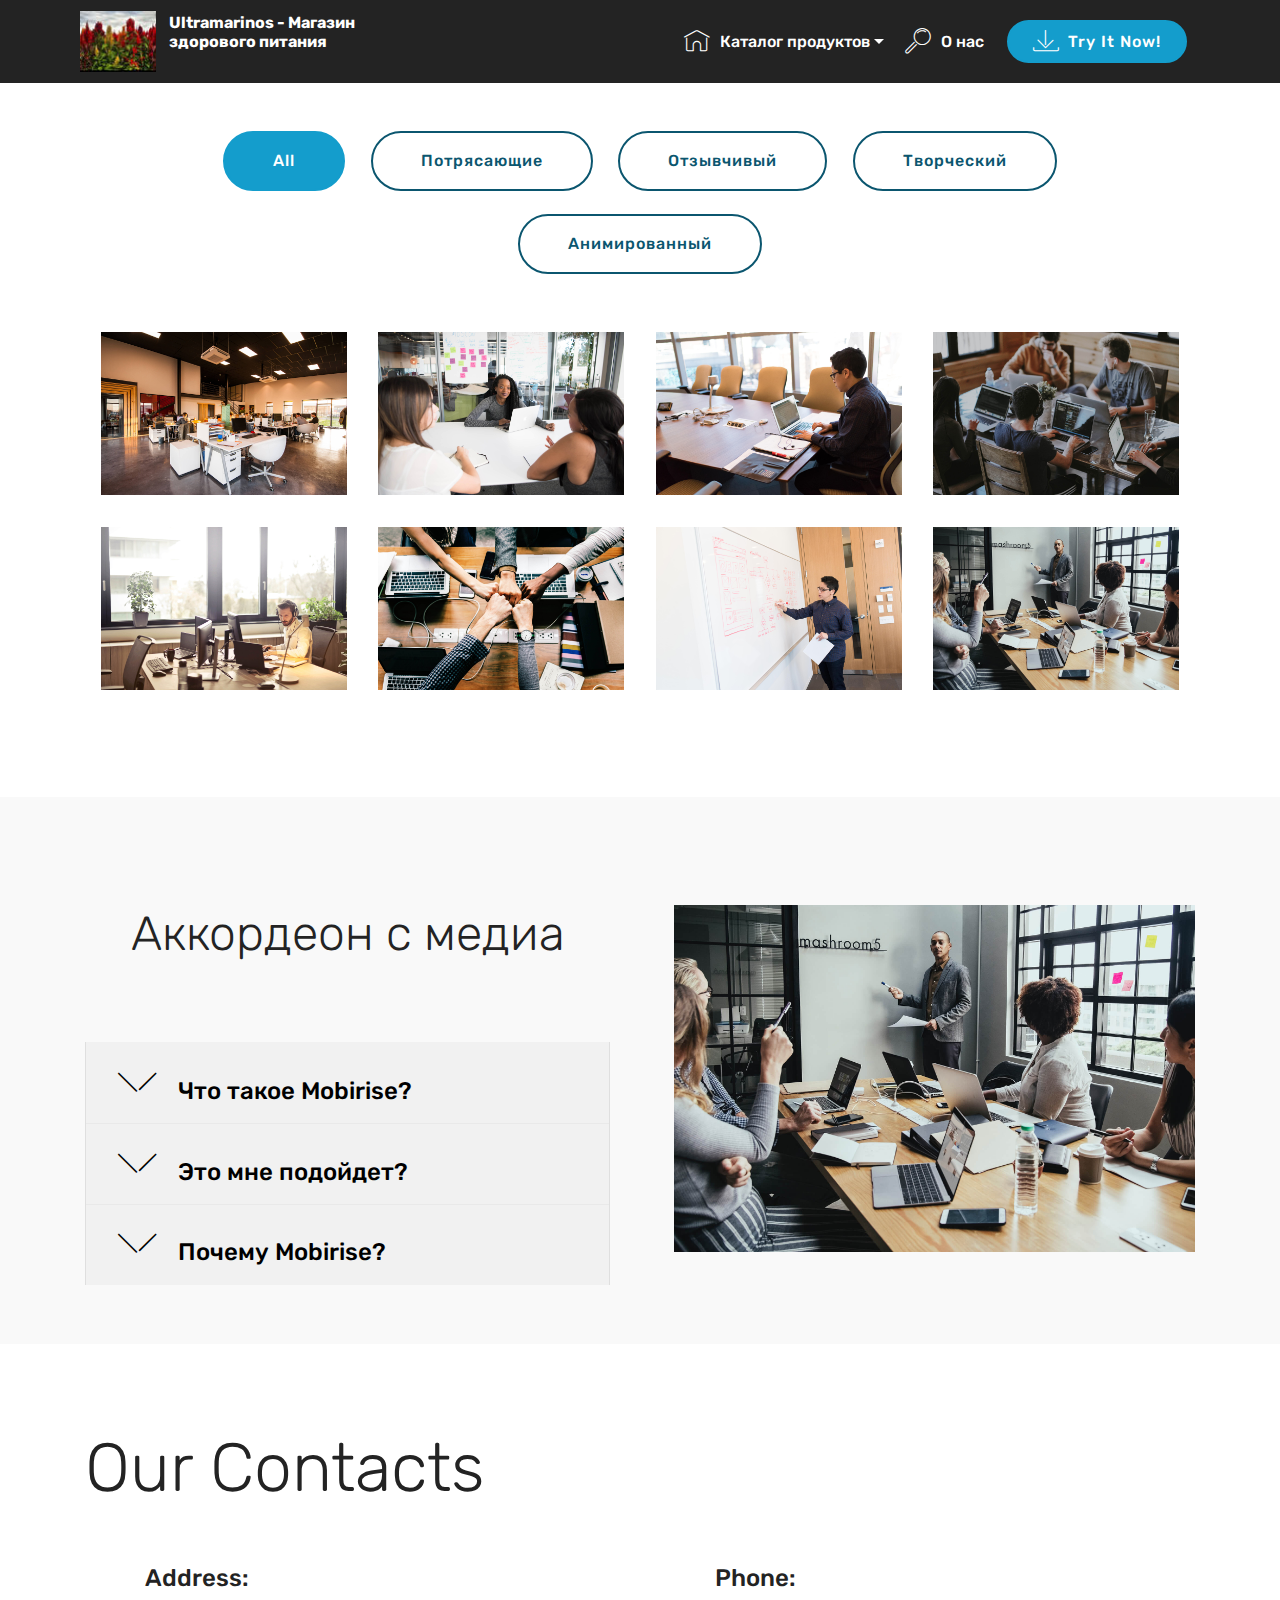
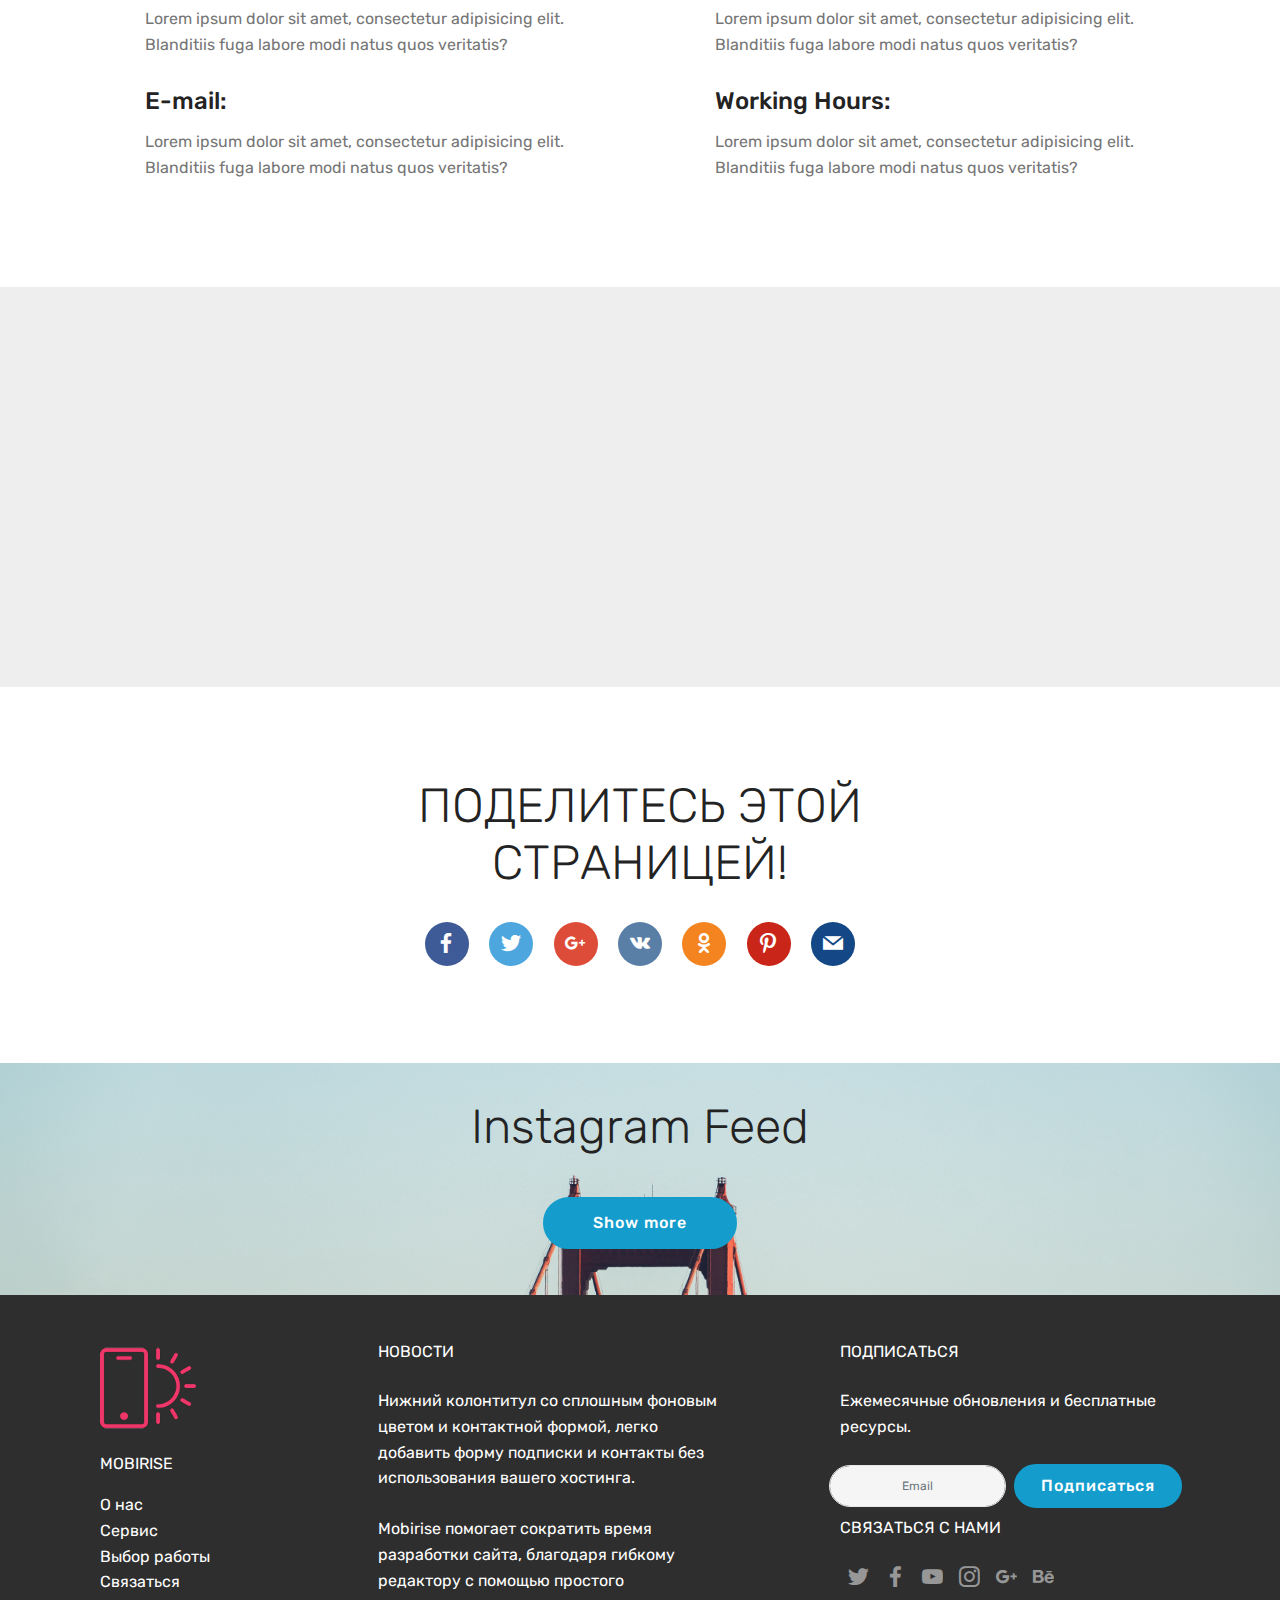
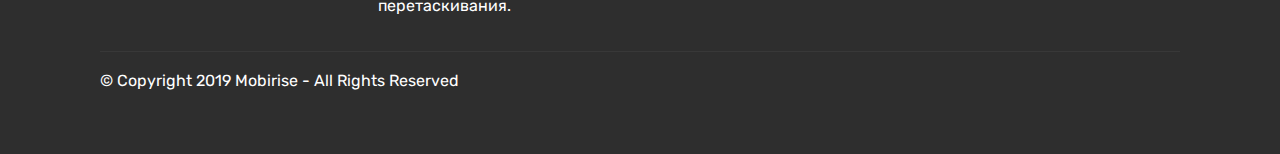
==== page1.html @ 1517ed51 "create github pages" ====
<!DOCTYPE html>
<html  >
<head>
  <!-- Site made with Mobirise Website Builder v4.9.6, https://mobirise.com -->
  <meta charset="UTF-8">
  <meta http-equiv="X-UA-Compatible" content="IE=edge">
  <meta name="generator" content="Mobirise v4.9.6, mobirise.com">
  <meta name="viewport" content="width=device-width, initial-scale=1, minimum-scale=1">
  <link rel="shortcut icon" href="assets/images/75x60.png" type="image/x-icon">
  <meta name="description" content="Site Maker Description">
  
  <title>Page 1</title>
  <link rel="stylesheet" href="assets/web/assets/mobirise-icons/mobirise-icons.css">
  <link rel="stylesheet" href="assets/tether/tether.min.css">
  <link rel="stylesheet" href="assets/bootstrap/css/bootstrap.min.css">
  <link rel="stylesheet" href="assets/bootstrap/css/bootstrap-grid.min.css">
  <link rel="stylesheet" href="assets/bootstrap/css/bootstrap-reboot.min.css">
  <link rel="stylesheet" href="assets/dropdown/css/style.css">
  <link rel="stylesheet" href="assets/socicon/css/styles.css">
  <link rel="stylesheet" href="assets/style.css">
  <link rel="stylesheet" href="assets/slick.css">
  <link rel="stylesheet" href="assets/theme/css/style.css">
  <link rel="stylesheet" href="assets/gallery/style.css">
  <link rel="stylesheet" href="assets/mobirise/css/mbr-additional.css" type="text/css">
  
  
  
</head>
<body>
  <section class="menu cid-qTkzRZLJNu" once="menu" id="menu1-3">

    

    <nav class="navbar navbar-expand beta-menu navbar-dropdown align-items-center navbar-fixed-top navbar-toggleable-sm">
        <button class="navbar-toggler navbar-toggler-right" type="button" data-toggle="collapse" data-target="#navbarSupportedContent" aria-controls="navbarSupportedContent" aria-expanded="false" aria-label="Toggle navigation">
            <div class="hamburger">
                <span></span>
                <span></span>
                <span></span>
                <span></span>
            </div>
        </button>
        <div class="menu-logo">
            <div class="navbar-brand">
                <span class="navbar-logo">
                    <a href="https://mobirise.com">
                         <img src="assets/images/-75x60.jpg" alt="Mobirise" title="" style="height: 3.8rem;">
                    </a>
                </span>
                <span class="navbar-caption-wrap"><a class="navbar-caption text-white display-7" href="https://mobirise.com">
                        Ultramarinos - Магазин <br>здорового питания<br><br></a></span>
            </div>
        </div>
        <div class="collapse navbar-collapse" id="navbarSupportedContent">
            <ul class="navbar-nav nav-dropdown" data-app-modern-menu="true"><li class="nav-item dropdown">
                    <a class="nav-link link text-white dropdown-toggle display-4" href="https://mobirise.com" data-toggle="dropdown-submenu" aria-expanded="false">
                        <span class="mbri-home mbr-iconfont mbr-iconfont-btn"></span>
                        Каталог продуктов</a><div class="dropdown-menu"><a class="text-white dropdown-item display-4" href="https://mobirise.com">Для здорового питания</a><a class="text-white dropdown-item display-4" href="https://mobirise.com" aria-expanded="true">Другие продукты</a></div>
                </li>
                <li class="nav-item">
                    <a class="nav-link link text-white display-4" href="https://mobirise.com">
                        <span class="mbri-search mbr-iconfont mbr-iconfont-btn"></span>
                        О нас<br></a>
                </li></ul>
            <div class="navbar-buttons mbr-section-btn"><a class="btn btn-sm btn-primary display-4" href="https://mobirise.com">
                    <span class="mbri-save mbr-iconfont mbr-iconfont-btn "></span>
                    Try It Now!
                </a></div>
        </div>
    </nav>
</section>

<section class="engine"><a href="https://mobirise.info/x">free css templates</a></section><section class="mbr-gallery mbr-slider-carousel cid-rlihcjhil1" id="gallery2-6">

    

    <div class="container">
        <div><!-- Filter --><div class="mbr-gallery-filter container gallery-filter-active"><ul buttons="0"><li class="mbr-gallery-filter-all"><a class="btn btn-md btn-primary-outline active display-7" href="">All</a></li></ul></div><!-- Gallery --><div class="mbr-gallery-row"><div class="mbr-gallery-layout-default"><div><div><div class="mbr-gallery-item mbr-gallery-item--p2" data-video-url="false" data-tags="Потрясающие"><div href="#lb-gallery2-6" data-slide-to="0" data-toggle="modal"><img src="assets/images/background1.jpg" alt="" title=""><span class="icon-focus"></span></div></div><div class="mbr-gallery-item mbr-gallery-item--p2" data-video-url="false" data-tags="Отзывчивый"><div href="#lb-gallery2-6" data-slide-to="1" data-toggle="modal"><img src="assets/images/background2.jpg" alt="" title=""><span class="icon-focus"></span></div></div><div class="mbr-gallery-item mbr-gallery-item--p2" data-video-url="false" data-tags="Творческий"><div href="#lb-gallery2-6" data-slide-to="2" data-toggle="modal"><img src="assets/images/background3.jpg" alt="" title=""><span class="icon-focus"></span></div></div><div class="mbr-gallery-item mbr-gallery-item--p2" data-video-url="false" data-tags="Анимированный"><div href="#lb-gallery2-6" data-slide-to="3" data-toggle="modal"><img src="assets/images/background4.jpg" alt="" title=""><span class="icon-focus"></span></div></div><div class="mbr-gallery-item mbr-gallery-item--p2" data-video-url="false" data-tags="Потрясающие"><div href="#lb-gallery2-6" data-slide-to="4" data-toggle="modal"><img src="assets/images/background5.jpg" alt="" title=""><span class="icon-focus"></span></div></div><div class="mbr-gallery-item mbr-gallery-item--p2" data-video-url="false" data-tags="Потрясающие"><div href="#lb-gallery2-6" data-slide-to="5" data-toggle="modal"><img src="assets/images/background6.jpg" alt="" title=""><span class="icon-focus"></span></div></div><div class="mbr-gallery-item mbr-gallery-item--p2" data-video-url="false" data-tags="Отзывчивый"><div href="#lb-gallery2-6" data-slide-to="6" data-toggle="modal"><img src="assets/images/background7.jpg" alt="" title=""><span class="icon-focus"></span></div></div><div class="mbr-gallery-item mbr-gallery-item--p2" data-video-url="false" data-tags="Анимированный"><div href="#lb-gallery2-6" data-slide-to="7" data-toggle="modal"><img src="assets/images/background8.jpg" alt="" title=""><span class="icon-focus"></span></div></div></div></div><div class="clearfix"></div></div></div><!-- Lightbox --><div data-app-prevent-settings="" class="mbr-slider modal fade carousel slide" tabindex="-1" data-keyboard="true" data-interval="false" id="lb-gallery2-6"><div class="modal-dialog"><div class="modal-content"><div class="modal-body"><div class="carousel-inner"><div class="carousel-item active"><img src="assets/images/background1.jpg" alt="" title=""></div><div class="carousel-item"><img src="assets/images/background2.jpg" alt="" title=""></div><div class="carousel-item"><img src="assets/images/background3.jpg" alt="" title=""></div><div class="carousel-item"><img src="assets/images/background4.jpg" alt="" title=""></div><div class="carousel-item"><img src="assets/images/background5.jpg" alt="" title=""></div><div class="carousel-item"><img src="assets/images/background6.jpg" alt="" title=""></div><div class="carousel-item"><img src="assets/images/background7.jpg" alt="" title=""></div><div class="carousel-item"><img src="assets/images/background8.jpg" alt="" title=""></div></div><a class="carousel-control carousel-control-prev" role="button" data-slide="prev" href="#lb-gallery2-6"><span class="mbri-left mbr-iconfont" aria-hidden="true"></span><span class="sr-only">Previous</span></a><a class="carousel-control carousel-control-next" role="button" data-slide="next" href="#lb-gallery2-6"><span class="mbri-right mbr-iconfont" aria-hidden="true"></span><span class="sr-only">Next</span></a><a class="close" href="#" role="button" data-dismiss="modal"><span class="sr-only">Close</span></a></div></div></div></div></div>
    </div>

</section>

<section class="accordion2 cid-rliidzTK60" id="accordion2-a">

    


    
    <div class="container">
        <div class="media-container-row pt-5">
            <div class="accordion-content">
                <h2 class="mbr-section-title align-center pb-3 mbr-fonts-style display-2">
                        Aккордеон с медиа
                </h2>
                
                <div id="bootstrap-accordion_6" class="panel-group accordionStyles accordion pt-5 mt-3" role="tablist" aria-multiselectable="true">
                        <div class="card">
                            <div class="card-header" role="tab" id="headingOne">
                                <a role="button" class="collapsed panel-title text-black" data-toggle="collapse" data-core="" href="#collapse1_6" aria-expanded="false" aria-controls="collapse1">
                                    <h4 class="mbr-fonts-style display-5">
                                        <span class="sign mbr-iconfont mbri-arrow-down inactive"></span> Что такое Mobirise?
                                    </h4>
                                </a>
                            </div>
                            <div id="collapse1_6" class="panel-collapse noScroll collapse" role="tabpanel" aria-labelledby="headingOne" data-parent="#bootstrap-accordion_6">
                                <div class="panel-body p-4">
                                    <p class="mbr-fonts-style panel-text display-7">
                                       Mobirise - это автономное приложение для Windows и Mac, которое позволяет легко создавать веб-сайты, целевые страницы, онлайн-резюме и портфолио, промо-сайты для приложений, мероприятий, услуг и продуктов.</p>
                                </div>
                            </div>
                        </div>
                
                        <div class="card">
                            <div class="card-header" role="tab" id="headingTwo">
                                <a role="button" class="collapsed panel-title text-black" data-toggle="collapse" data-core="" href="#collapse2_6" aria-expanded="false" aria-controls="collapse2">
                                    <h4 class="mbr-fonts-style mbr-fonts-style display-5">
                                        <span class="sign mbr-iconfont mbri-arrow-down inactive"></span> Это мне подойдет?
                                    </h4>
                                </a>
                                
                            </div>
                            <div id="collapse2_6" class="panel-collapse noScroll collapse" role="tabpanel" aria-labelledby="headingTwo" data-parent="#bootstrap-accordion_6">
                                <div class="panel-body p-4">
                                    <p class="mbr-fonts-style panel-text display-7">
                                       Mobirise идеально подходит для тех, кто не знает тонкостей веб-дизайна и разработки, кто предпочитает работать визуально и не копаться с кодом. Также пригодится прокодерам для быстрого прототипирования и небольших проектов.</p>
                                </div>
                            </div>
                        </div>
                
                        <div class="card">
                            <div class="card-header" role="tab" id="headingThree">
                                <a role="button" class="collapsed panel-title text-black" data-toggle="collapse" data-core="" href="#collapse3_6" aria-expanded="false" aria-controls="collapse3">
                                    <h4 class="mbr-fonts-style display-5">
                                        <span class="sign mbr-iconfont mbri-arrow-down inactive"></span> Почему Mobirise?
                                    </h4>
                                </a>
                            </div>
                            <div id="collapse3_6" class="panel-collapse noScroll collapse" role="tabpanel" aria-labelledby="headingThree" data-parent="#bootstrap-accordion_6">
                                <div class="panel-body p-4">
                                    <p class="mbr-fonts-style panel-text display-7">
                                       Основные отличия от традиционных конструкторов:<br>* Минималистичен, удивительно <strong>прост в использовании</strong> интерфейс<br>* <strong>мобильно</strong>-адаптирован и технологичен<br>* <strong>бесплатно</strong> для коммерческого и некоммерческого использования</p>
                                </div>
                            </div>
                        </div>
                
                        
                
                        
                
                        
                </div>
            </div>
            <div class="mbr-figure" style="width: 105%;">
                    <img src="assets/images/background8.jpg" alt="Mobirise">
            </div>
        </div>
    </div>
</section>

<section class="mbr-section contacts3 cid-rlij9sMQXV" id="contacts3-f">
    <!---->
    
    <!---->
    <!--Overlay-->
    
    <!--Container-->
    <div class="container">
        <div class="row">
            <!--Titles-->
            <div class="title col-12">
                <h2 class="align-left mbr-fonts-style display-1">
                    Our Contacts
                </h2>
                
            </div>
            <div class="col-12">
                <div class="row">
                    <div class="col-12 col-md-6">
                        <div class="wrapper">
                            <span class="iconfont-wrapper">
                                <span class="amp-iconfont icon fa-thumbs-o-up fa"></span>
                            </span>
                            <div class="b-info b-adress">
                                <h5 class="align-left mbr-fonts-style display-5">
                                    Address:
                                </h5>
                                <p class="mbr-text align-left mbr-fonts-style display-7">
                                    Lorem ipsum dolor sit amet, consectetur adipisicing elit. Blanditiis fuga labore
                                    modi natus quos veritatis?
                                </p>
                            </div>
                        </div>
                    </div>
                    <div class="col-12 col-md-6">
                        <div class="wrapper">
                            <span class="iconfont-wrapper">
                                <span class="amp-iconfont icon fa-phone fa"></span>
                            </span>
                            <div class="b-info b-phone">
                                <h5 class="align-left mbr-fonts-style display-5">
                                    Phone:
                                </h5>
                                <p class="mbr-text align-left mbr-fonts-style display-7">
                                    Lorem ipsum dolor sit amet, consectetur adipisicing elit. Blanditiis fuga labore
                                    modi natus quos veritatis?
                                </p>
                            </div>
                        </div>
                    </div>
                    <div class="col-12 col-md-6">
                        <div class="wrapper">
                            <span class="iconfont-wrapper">
                                <span class="amp-iconfont icon fa-comment-o fa"></span>
                            </span>
                            <div class="b-info b-mail">
                                <h5 class="align-left mbr-fonts-style display-5">
                                    E-mail:
                                </h5>
                                <p class="mbr-text align-left mbr-fonts-style display-7">
                                    Lorem ipsum dolor sit amet, consectetur adipisicing elit. Blanditiis fuga labore
                                    modi natus quos veritatis?
                                </p>
                            </div>
                        </div>
                    </div>
                    <div class="col-12 col-md-6">
                        <div class="wrapper">
                            <span class="iconfont-wrapper">
                                <span class="amp-iconfont icon fa-th-large fa"></span>
                            </span>
                            <div class="b-info b-mail">
                                <h5 class="align-left mbr-fonts-style display-5">
                                    Working Hours:
                                </h5>
                                <p class="mbr-text align-left mbr-fonts-style display-7">
                                    Lorem ipsum dolor sit amet, consectetur adipisicing elit. Blanditiis fuga labore
                                    modi natus quos veritatis?
                                </p>
                            </div>
                        </div>
                    </div>
                </div>
            </div>
        </div>
    </div>
</section>

<section class="map1 cid-rlijzA3dBF" id="map1-i">

     

    <div class="google-map"><iframe frameborder="0" style="border:0" src="https://www.google.com/maps/embed/v1/place?key=AIzaSyAEIpgj38KyLFELm2bK9Y7krBkz1K-cMq8&amp;q=place_id:ChIJn6wOs6lZwokRLKy1iqRcoKw" allowfullscreen=""></iframe></div>
</section>

<section class="cid-rlijRcQ0k2" id="social-buttons3-k">
    
    

    

    <div class="container">
        <div class="media-container-row">
            <div class="col-md-8 align-center">
                <h2 class="pb-3 mbr-section-title mbr-fonts-style display-2">
                    ПОДЕЛИТЕСЬ ЭТОЙ СТРАНИЦЕЙ!
                </h2>
                <div>
                    <div class="mbr-social-likes">
                        <span class="btn btn-social socicon-bg-facebook facebook mx-2" title="Поделиться в Facebook">
                            <i class="socicon socicon-facebook"></i>
                        </span>
                        <span class="btn btn-social twitter socicon-bg-twitter mx-2" title="Поделиться в Twitter">
                            <i class="socicon socicon-twitter"></i>
                        </span>
                        <span class="btn btn-social plusone socicon-bg-googleplus mx-2" title="Поделиться в Google+">
                            <i class="socicon socicon-googleplus"></i>
                        </span>
                        <span class="btn btn-social vkontakte socicon-bg-vkontakte mx-2" title="Поделиться в VK">
                            <i class="socicon socicon-vkontakte"></i>
                        </span>
                        <span class="btn btn-social odnoklassniki socicon-bg-odnoklassniki mx-2" title="Поделиться в OK">
                            <i class="socicon socicon-odnoklassniki"></i>
                        </span>
                        <span class="btn btn-social pinterest socicon-bg-pinterest mx-2" title="Поделиться в Pinterest">
                            <i class="socicon socicon-pinterest"></i>
                        </span>
                        <span class="btn btn-social mailru socicon-bg-mail mx-2" title="Поделиться в Mail.ru">
                            <i class="socicon socicon-mail"></i>
                        </span>
                    </div>
                </div>
            </div>
        </div>
    </div>
</section>

<section class="mbr-instagram-feed" data-rows="2" data-per-row-slider="" data-spacing="5" data-full-width="" data-token="" data-per-row-grid="4" id="instagram-feed-block-l" data-rv-view="67" style="background-image: url(assets/images/instagram-background.jpg); padding-top: 40px; padding-bottom: 40px;">
    
    <div class="container container_toggle">
        <div class="row">
            <div class="col">
                <div class="inst">
                    <h1 class="inst__title align-center mbr-fonts-style display-2">Instagram Feed</h1>
                    <div class="inst__content"></div>
                    <div class="inst__more mbr-section-btn align-center" buttons="0"><a class="btn btn-md btn-primary display-4" href="#">Show more</a></div>
                </div>
            </div>
        </div>
    </div>
</section>

<section class="footer4 cid-rlikpyHiYk" id="footer4-o">

    

    

    <div class="container">
        <div class="media-container-row content mbr-white">
            <div class="col-md-3 col-sm-4">
                <div class="mb-3 img-logo">
                    <a href="https://mobirise.co/">
                        <img src="assets/images/logo2.png" alt="Mobirise">
                    </a>
                </div>
                <p class="mb-3 mbr-fonts-style foot-title display-7">
                    MOBIRISE
                </p>
                <p class="mbr-text mbr-fonts-style mbr-links-column display-7">
                    <a href="#" class="text-white">О нас</a>
                    <br><a href="#" class="text-white">Сервис</a>
                    <br><a href="#" class="text-white">Выбор работы</a>
                    <br><a href="#" class="text-white">Связаться</a>
                </p>
            </div>
            <div class="col-md-4 col-sm-8">
                <p class="mb-4 foot-title mbr-fonts-style display-7">
                    НОВОСТИ
                </p>
                <p class="mbr-text mbr-fonts-style foot-text display-7">
                    Нижний колонтитул со сплошным фоновым цветом и контактной формой, легко добавить форму подписки и контакты без использования вашего хостинга.
                    <br>
                    <br>Mobirise помогает сократить время разработки сайта, благодаря гибкому редактору с помощью простого перетаскивания.
                </p>
            </div>
            <div class="col-md-4 offset-md-1 col-sm-12">
                <p class="mb-4 foot-title mbr-fonts-style display-7">
                    ПОДПИСАТЬСЯ
                </p>
                <p class="mbr-text mbr-fonts-style form-text display-7">
                    Ежемесячные обновления и бесплатные ресурсы.
                </p>
                <div class="media-container-column" data-form-type="formoid">
                    <!---Formbuilder Form--->
                    <form action="https://mobirise.com/" method="POST" class="mbr-form form-with-styler" data-form-title="Mobirise Form"><input type="hidden" name="email" data-form-email="true" value="ZPrHXUNIbA7akwHaR9tu1vbhOVlELzebCLeFm//updjnrU6DXYSwzYg8ID1w3qG0leZl6TIm+zl0175po3jqwoXbxDZFsHnaEr1pyXRA+Vk+4T6VS178qKuqix+4uas2">
                        <div class="row form-inline justify-content-center">
                            <div hidden="hidden" data-form-alert="" class="alert alert-success col-12">Спасибо за заполнение анкеты!</div>
                            <div hidden="hidden" data-form-alert-danger="" class="alert alert-danger col-12">
                                                    </div>
                        </div>
                        <div class="dragArea row form-inline justify-content-center">
                            <div class="col-auto  form-group " data-for="email">
                                <input type="email" name="email" placeholder="Email" data-form-field="Email" required="required" class="form-control input-sm input-inverse my-2 display-7" id="email-footer4-o">
                            </div>
                            <div class="col-auto  input-group-btn  m-2">
                                <button type="submit" class="btn btn-primary m-0 display-4">Подписаться</button>
                            </div>
                        </div>
                    </form><!---Formbuilder Form--->
                </div>
                <p class="mb-4 mbr-fonts-style foot-title display-7">
                    СВЯЗАТЬСЯ С НАМИ
                </p>
                <div class="social-list pl-0 mb-0">
                        <div class="soc-item">
                            <a href="https://twitter.com/mobirise" target="_blank">
                                <span class="socicon-twitter socicon mbr-iconfont mbr-iconfont-social"></span>
                            </a>
                        </div>
                        <div class="soc-item">
                            <a href="https://www.facebook.com/pages/Mobirise/1616226671953247" target="_blank">
                                <span class="socicon-facebook socicon mbr-iconfont mbr-iconfont-social"></span>
                            </a>
                        </div>
                        <div class="soc-item">
                            <a href="https://www.youtube.com/c/mobirise" target="_blank">
                                <span class="socicon-youtube socicon mbr-iconfont mbr-iconfont-social"></span>
                            </a>
                        </div>
                        <div class="soc-item">
                            <a href="https://instagram.com/mobirise" target="_blank">
                                <span class="socicon-instagram socicon mbr-iconfont mbr-iconfont-social"></span>
                            </a>
                        </div>
                        <div class="soc-item">
                            <a href="https://plus.google.com/u/0/+Mobirise" target="_blank">
                                <span class="socicon-googleplus socicon mbr-iconfont mbr-iconfont-social"></span>
                            </a>
                        </div>
                        <div class="soc-item">
                            <a href="https://www.behance.net/Mobirise" target="_blank">
                                <span class="socicon-behance socicon mbr-iconfont mbr-iconfont-social"></span>
                            </a>
                        </div>
                </div>
            </div>
        </div>
        <div class="footer-lower">
            <div class="media-container-row">
                <div class="col-sm-12">
                    <hr>
                </div>
            </div>
            <div class="media-container-row mbr-white">
                <div class="col-sm-12 copyright">
                    <p class="mbr-text mbr-fonts-style display-7">
                        © Copyright 2019 Mobirise - All Rights Reserved
                    </p>
                </div>
            </div>
        </div>
    </div>
</section>


  <script src="assets/web/assets/jquery/jquery.min.js"></script>
  <script src="assets/popper/popper.min.js"></script>
  <script src="assets/tether/tether.min.js"></script>
  <script src="assets/bootstrap/js/bootstrap.min.js"></script>
  <script src="assets/smoothscroll/smooth-scroll.js"></script>
  <script src="assets/dropdown/js/script.min.js"></script>
  <script src="assets/touchswipe/jquery.touch-swipe.min.js"></script>
  <script src="assets/masonry/masonry.pkgd.min.js"></script>
  <script src="assets/imagesloaded/imagesloaded.pkgd.min.js"></script>
  <script src="assets/bootstrapcarouselswipe/bootstrap-carousel-swipe.js"></script>
  <script src="assets/vimeoplayer/jquery.mb.vimeo_player.js"></script>
  <script src="assets/sociallikes/social-likes.js"></script>
  <script src="assets/mbr-switch-arrow/mbr-switch-arrow.js"></script>
  <script src="assets/index.js"></script>
  <script src="assets/slick.min.js"></script>
  <script src="assets/theme/js/script.js"></script>
  <script src="assets/slidervideo/script.js"></script>
  <script src="assets/gallery/player.min.js"></script>
  <script src="assets/gallery/script.js"></script>
  <script src="assets/formoid/formoid.min.js"></script>
  
  
</body>
</html>
---- assets/web/assets/mobirise-icons/mobirise-icons.css ----
@font-face {
  font-family: 'MobiriseIcons';
  src:  url('mobirise-icons.eot?spat4u');
  src:  url('mobirise-icons.eot?spat4u#iefix') format('embedded-opentype'),
    url('mobirise-icons.ttf?spat4u') format('truetype'),
    url('mobirise-icons.woff?spat4u') format('woff'),
    url('mobirise-icons.svg?spat4u#MobiriseIcons') format('svg');
  font-weight: normal;
  font-style: normal;
}

[class^="mbri-"], [class*=" mbri-"] {
  /* use !important to prevent issues with browser extensions that change fonts */
  font-family: MobiriseIcons !important;
  speak: none;
  font-style: normal;
  font-weight: normal;
  font-variant: normal;
  text-transform: none;
  line-height: 1;

  /* Better Font Rendering =========== */
  -webkit-font-smoothing: antialiased;
  -moz-osx-font-smoothing: grayscale;
}

.mbri-add-submenu:before {
  content: "\e900";
}
.mbri-alert:before {
  content: "\e901";
}
.mbri-align-center:before {
  content: "\e902";
}
.mbri-align-justify:before {
  content: "\e903";
}
.mbri-align-left:before {
  content: "\e904";
}
.mbri-align-right:before {
  content: "\e905";
}
.mbri-android:before {
  content: "\e906";
}
.mbri-apple:before {
  content: "\e907";
}
.mbri-arrow-down:before {
  content: "\e908";
}
.mbri-arrow-next:before {
  content: "\e909";
}
.mbri-arrow-prev:before {
  content: "\e90a";
}
.mbri-arrow-up:before {
  content: "\e90b";
}
.mbri-bold:before {
  content: "\e90c";
}
.mbri-bookmark:before {
  content: "\e90d";
}
.mbri-bootstrap:before {
  content: "\e90e";
}
.mbri-briefcase:before {
  content: "\e90f";
}
.mbri-browse:before {
  content: "\e910";
}
.mbri-bulleted-list:before {
  content: "\e911";
}
.mbri-calendar:before {
  content: "\e912";
}
.mbri-camera:before {
  content: "\e913";
}
.mbri-cart-add:before {
  content: "\e914";
}
.mbri-cart-full:before {
  content: "\e915";
}
.mbri-cash:before {
  content: "\e916";
}
.mbri-change-style:before {
  content: "\e917";
}
.mbri-chat:before {
  content: "\e918";
}
.mbri-clock:before {
  content: "\e919";
}
.mbri-close:before {
  content: "\e91a";
}
.mbri-cloud:before {
  content: "\e91b";
}
.mbri-code:before {
  content: "\e91c";
}
.mbri-contact-form:before {
  content: "\e91d";
}
.mbri-credit-card:before {
  content: "\e91e";
}
.mbri-cursor-click:before {
  content: "\e91f";
}
.mbri-cust-feedback:before {
  content: "\e920";
}
.mbri-database:before {
  content: "\e921";
}
.mbri-delivery:before {
  content: "\e922";
}
.mbri-desktop:before {
  content: "\e923";
}
.mbri-devices:before {
  content: "\e924";
}
.mbri-down:before {
  content: "\e925";
}
.mbri-download:before {
  content: "\e989";
}
.mbri-drag-n-drop:before {
  content: "\e927";
}
.mbri-drag-n-drop2:before {
  content: "\e928";
}
.mbri-edit:before {
  content: "\e929";
}
.mbri-edit2:before {
  content: "\e92a";
}
.mbri-error:before {
  content: "\e92b";
}
.mbri-extension:before {
  content: "\e92c";
}
.mbri-features:before {
  content: "\e92d";
}
.mbri-file:before {
  content: "\e92e";
}
.mbri-flag:before {
  content: "\e92f";
}
.mbri-folder:before {
  content: "\e930";
}
.mbri-gift:before {
  content: "\e931";
}
.mbri-github:before {
  content: "\e932";
}
.mbri-globe:before {
  content: "\e933";
}
.mbri-globe-2:before {
  content: "\e934";
}
.mbri-growing-chart:before {
  content: "\e935";
}
.mbri-hearth:before {
  content: "\e936";
}
.mbri-help:before {
  content: "\e937";
}
.mbri-home:before {
  content: "\e938";
}
.mbri-hot-cup:before {
  content: "\e939";
}
.mbri-idea:before {
  content: "\e93a";
}
.mbri-image-gallery:before {
  content: "\e93b";
}
.mbri-image-slider:before {
  content: "\e93c";
}
.mbri-info:before {
  content: "\e93d";
}
.mbri-italic:before {
  content: "\e93e";
}
.mbri-key:before {
  content: "\e93f";
}
.mbri-laptop:before {
  content: "\e940";
}
.mbri-layers:before {
  content: "\e941";
}
.mbri-left-right:before {
  content: "\e942";
}
.mbri-left:before {
  content: "\e943";
}
.mbri-letter:before {
  content: "\e944";
}
.mbri-like:before {
  content: "\e945";
}
.mbri-link:before {
  content: "\e946";
}
.mbri-lock:before {
  content: "\e947";
}
.mbri-login:before {
  content: "\e948";
}
.mbri-logout:before {
  content: "\e949";
}
.mbri-magic-stick:before {
  content: "\e94a";
}
.mbri-map-pin:before {
  content: "\e94b";
}
.mbri-menu:before {
  content: "\e94c";
}
.mbri-mobile:before {
  content: "\e94d";
}
.mbri-mobile2:before {
  content: "\e94e";
}
.mbri-mobirise:before {
  content: "\e94f";
}
.mbri-more-horizontal:before {
  content: "\e950";
}
.mbri-more-vertical:before {
  content: "\e951";
}
.mbri-music:before {
  content: "\e952";
}
.mbri-new-file:before {
  content: "\e953";
}
.mbri-numbered-list:before {
  content: "\e954";
}
.mbri-opened-folder:before {
  content: "\e955";
}
.mbri-pages:before {
  content: "\e956";
}
.mbri-paper-plane:before {
  content: "\e957";
}
.mbri-paperclip:before {
  content: "\e958";
}
.mbri-photo:before {
  content: "\e959";
}
.mbri-photos:before {
  content: "\e95a";
}
.mbri-pin:before {
  content: "\e95b";
}
.mbri-play:before {
  content: "\e95c";
}
.mbri-plus:before {
  content: "\e95d";
}
.mbri-preview:before {
  content: "\e95e";
}
.mbri-print:before {
  content: "\e95f";
}
.mbri-protect:before {
  content: "\e960";
}
.mbri-question:before {
  content: "\e961";
}
.mbri-quote-left:before {
  content: "\e962";
}
.mbri-quote-right:before {
  content: "\e963";
}
.mbri-refresh:before {
  content: "\e964";
}
.mbri-responsive:before {
  content: "\e965";
}
.mbri-right:before {
  content: "\e966";
}
.mbri-rocket:before {
  content: "\e967";
}
.mbri-sad-face:before {
  content: "\e968";
}
.mbri-sale:before {
  content: "\e969";
}
.mbri-save:before {
  content: "\e96a";
}
.mbri-search:before {
  content: "\e96b";
}
.mbri-setting:before {
  content: "\e96c";
}
.mbri-setting2:before {
  content: "\e96d";
}
.mbri-setting3:before {
  content: "\e96e";
}
.mbri-share:before {
  content: "\e96f";
}
.mbri-shopping-bag:before {
  content: "\e970";
}
.mbri-shopping-basket:before {
  content: "\e971";
}
.mbri-shopping-cart:before {
  content: "\e972";
}
.mbri-sites:before {
  content: "\e973";
}
.mbri-smile-face:before {
  content: "\e974";
}
.mbri-speed:before {
  content: "\e975";
}
.mbri-star:before {
  content: "\e976";
}
.mbri-success:before {
  content: "\e977";
}
.mbri-sun:before {
  content: "\e978";
}
.mbri-sun2:before {
  content: "\e979";
}
.mbri-tablet:before {
  content: "\e97a";
}
.mbri-tablet-vertical:before {
  content: "\e97b";
}
.mbri-target:before {
  content: "\e97c";
}
.mbri-timer:before {
  content: "\e97d";
}
.mbri-to-ftp:before {
  content: "\e97e";
}
.mbri-to-local-drive:before {
  content: "\e97f";
}
.mbri-touch-swipe:before {
  content: "\e980";
}
.mbri-touch:before {
  content: "\e981";
}
.mbri-trash:before {
  content: "\e982";
}
.mbri-underline:before {
  content: "\e983";
}
.mbri-unlink:before {
  content: "\e984";
}
.mbri-unlock:before {
  content: "\e985";
}
.mbri-up-down:before {
  content: "\e986";
}
.mbri-up:before {
  content: "\e987";
}
.mbri-update:before {
  content: "\e988";
}
.mbri-upload:before {
 content: "\e926"; 
}
.mbri-user:before {
  content: "\e98a";
}
.mbri-user2:before {
  content: "\e98b";
}
.mbri-users:before {
  content: "\e98c";
}
.mbri-video:before {
  content: "\e98d";
}
.mbri-video-play:before {
  content: "\e98e";
}
.mbri-watch:before {
  content: "\e98f";
}
.mbri-website-theme:before {
  content: "\e990";
}
.mbri-wifi:before {
  content: "\e991";
}
.mbri-windows:before {
  content: "\e992";
}
.mbri-zoom-out:before {
  content: "\e993";
}
.mbri-redo:before {
  content: "\e994";
}
.mbri-undo:before {
  content: "\e995";
}
---- assets/dropdown/css/style.css ----
.navbar-dropdown {
  left: 0;
  padding: 0;
  position: absolute;
  right: 0;
  top: 0;
  transition: all 0.45s ease;
  z-index: 1030;
  background: #282828; }
  .navbar-dropdown .navbar-logo {
    margin-right: 0.8rem;
    transition: margin 0.3s ease-in-out;
    vertical-align: middle; }
    .navbar-dropdown .navbar-logo img {
      height: 3.125rem;
      transition: all 0.3s ease-in-out; }
    .navbar-dropdown .navbar-logo.mbr-iconfont {
      font-size: 3.125rem;
      line-height: 3.125rem; }
  .navbar-dropdown .navbar-caption {
    font-weight: 700;
    white-space: normal;
    vertical-align: -4px;
    line-height: 3.125rem !important; }
    .navbar-dropdown .navbar-caption, .navbar-dropdown .navbar-caption:hover {
      color: inherit;
      text-decoration: none; }
  .navbar-dropdown .mbr-iconfont + .navbar-caption {
    vertical-align: -1px; }
  .navbar-dropdown.navbar-fixed-top {
    position: fixed; }
  .navbar-dropdown .navbar-brand span {
    vertical-align: -4px; }
  .navbar-dropdown.bg-color.transparent {
    background: none; }
  .navbar-dropdown.navbar-short .navbar-brand {
    padding: 0.625rem 0; }
    .navbar-dropdown.navbar-short .navbar-brand span {
      vertical-align: -1px; }
  .navbar-dropdown.navbar-short .navbar-caption {
    line-height: 2.375rem !important;
    vertical-align: -2px; }
  .navbar-dropdown.navbar-short .navbar-logo {
    margin-right: 0.5rem; }
    .navbar-dropdown.navbar-short .navbar-logo img {
      height: 2.375rem; }
    .navbar-dropdown.navbar-short .navbar-logo.mbr-iconfont {
      font-size: 2.375rem;
      line-height: 2.375rem; }
  .navbar-dropdown.navbar-short .mbr-table-cell {
    height: 3.625rem; }
  .navbar-dropdown .navbar-close {
    left: 0.6875rem;
    position: fixed;
    top: 0.75rem;
    z-index: 1000; }
  .navbar-dropdown .hamburger-icon {
    content: "";
    display: inline-block;
    vertical-align: middle;
    width: 16px;
    -webkit-box-shadow: 0 -6px 0 1px #282828,0 0 0 1px #282828,0 6px 0 1px #282828;
    -moz-box-shadow: 0 -6px 0 1px #282828,0 0 0 1px #282828,0 6px 0 1px #282828;
    box-shadow: 0 -6px 0 1px #282828,0 0 0 1px #282828,0 6px 0 1px #282828; }

.dropdown-menu .dropdown-toggle[data-toggle="dropdown-submenu"]::after {
  border-bottom: 0.35em solid transparent;
  border-left: 0.35em solid;
  border-right: 0;
  border-top: 0.35em solid transparent;
  margin-left: 0.3rem; }

.dropdown-menu .dropdown-item:focus {
  outline: 0; }

.nav-dropdown {
  font-size: 0.75rem;
  font-weight: 500;
  height: auto !important; }
  .nav-dropdown .nav-btn {
    padding-left: 1rem; }
  .nav-dropdown .link {
    margin: .667em 1.667em;
    font-weight: 500;
    padding: 0;
    transition: color .2s ease-in-out; }
    .nav-dropdown .link.dropdown-toggle {
      margin-right: 2.583em; }
      .nav-dropdown .link.dropdown-toggle::after {
        margin-left: .25rem;
        border-top: 0.35em solid;
        border-right: 0.35em solid transparent;
        border-left: 0.35em solid transparent;
        border-bottom: 0; }
      .nav-dropdown .link.dropdown-toggle[aria-expanded="true"] {
        margin: 0;
        padding: 0.667em 3.263em  0.667em 1.667em; }
  .nav-dropdown .link::after,
  .nav-dropdown .dropdown-item::after {
    color: inherit; }
  .nav-dropdown .btn {
    font-size: 0.75rem;
    font-weight: 700;
    letter-spacing: 0;
    margin-bottom: 0;
    padding-left: 1.25rem;
    padding-right: 1.25rem; }
  .nav-dropdown .dropdown-menu {
    border-radius: 0;
    border: 0;
    left: 0;
    margin: 0;
    padding-bottom: 1.25rem;
    padding-top: 1.25rem;
    position: relative; }
  .nav-dropdown .dropdown-submenu {
    margin-left: 0.125rem;
    top: 0; }
  .nav-dropdown .dropdown-item {
    font-weight: 500;
    line-height: 2;
    padding: 0.3846em 4.615em 0.3846em 1.5385em;
    position: relative;
    transition: color .2s ease-in-out, background-color .2s ease-in-out; }
    .nav-dropdown .dropdown-item::after {
      margin-top: -0.3077em;
      position: absolute;
      right: 1.1538em;
      top: 50%; }
    .nav-dropdown .dropdown-item:focus, .nav-dropdown .dropdown-item:hover {
      background: none; }

@media (max-width: 767px) {
  .nav-dropdown.navbar-toggleable-sm {
    bottom: 0;
    display: none;
    left: 0;
    overflow-x: hidden;
    position: fixed;
    top: 0;
    transform: translateX(-100%);
    -ms-transform: translateX(-100%);
    -webkit-transform: translateX(-100%);
    width: 18.75rem;
    z-index: 999; } }
.nav-dropdown.navbar-toggleable-xl {
  bottom: 0;
  display: none;
  left: 0;
  overflow-x: hidden;
  position: fixed;
  top: 0;
  transform: translateX(-100%);
  -ms-transform: translateX(-100%);
  -webkit-transform: translateX(-100%);
  width: 18.75rem;
  z-index: 999; }

.nav-dropdown-sm {
  display: block !important;
  overflow-x: hidden;
  overflow: auto;
  padding-top: 3.875rem; }
  .nav-dropdown-sm::after {
    content: "";
    display: block;
    height: 3rem;
    width: 100%; }
  .nav-dropdown-sm.collapse.in ~ .navbar-close {
    display: block !important; }
  .nav-dropdown-sm.collapsing, .nav-dropdown-sm.collapse.in {
    transform: translateX(0);
    -ms-transform: translateX(0);
    -webkit-transform: translateX(0);
    transition: all 0.25s ease-out;
    -webkit-transition: all 0.25s ease-out;
    background: #282828; }
  .nav-dropdown-sm.collapsing[aria-expanded="false"] {
    transform: translateX(-100%);
    -ms-transform: translateX(-100%);
    -webkit-transform: translateX(-100%); }
  .nav-dropdown-sm .nav-item {
    display: block;
    margin-left: 0 !important;
    padding-left: 0; }
  .nav-dropdown-sm .link,
  .nav-dropdown-sm .dropdown-item {
    border-top: 1px dotted rgba(255, 255, 255, 0.1);
    font-size: 0.8125rem;
    line-height: 1.6;
    margin: 0 !important;
    padding: 0.875rem 2.4rem 0.875rem 1.5625rem !important;
    position: relative;
    white-space: normal; }
    .nav-dropdown-sm .link:focus, .nav-dropdown-sm .link:hover,
    .nav-dropdown-sm .dropdown-item:focus,
    .nav-dropdown-sm .dropdown-item:hover {
      background: rgba(0, 0, 0, 0.2) !important;
      color: #c0a375; }
  .nav-dropdown-sm .nav-btn {
    position: relative;
    padding: 1.5625rem 1.5625rem 0 1.5625rem; }
    .nav-dropdown-sm .nav-btn::before {
      border-top: 1px dotted rgba(255, 255, 255, 0.1);
      content: "";
      left: 0;
      position: absolute;
      top: 0;
      width: 100%; }
    .nav-dropdown-sm .nav-btn + .nav-btn {
      padding-top: 0.625rem; }
      .nav-dropdown-sm .nav-btn + .nav-btn::before {
        display: none; }
  .nav-dropdown-sm .btn {
    padding: 0.625rem 0; }
  .nav-dropdown-sm .dropdown-toggle[data-toggle="dropdown-submenu"]::after {
    margin-left: .25rem;
    border-top: 0.35em solid;
    border-right: 0.35em solid transparent;
    border-left: 0.35em solid transparent;
    border-bottom: 0; }
  .nav-dropdown-sm .dropdown-toggle[data-toggle="dropdown-submenu"][aria-expanded="true"]::after {
    border-top: 0;
    border-right: 0.35em solid transparent;
    border-left: 0.35em solid transparent;
    border-bottom: 0.35em solid; }
  .nav-dropdown-sm .dropdown-menu {
    margin: 0;
    padding: 0;
    position: relative;
    top: 0;
    left: 0;
    width: 100%;
    border: 0;
    float: none;
    border-radius: 0;
    background: none; }
  .nav-dropdown-sm .dropdown-submenu {
    left: 100%;
    margin-left: 0.125rem;
    margin-top: -1.25rem;
    top: 0; }

.navbar-toggleable-sm .nav-dropdown .dropdown-menu {
  position: absolute; }

.navbar-toggleable-sm .nav-dropdown .dropdown-submenu {
  left: 100%;
  margin-left: 0.125rem;
  margin-top: -1.25rem;
  top: 0; }

.navbar-toggleable-sm.opened .nav-dropdown .dropdown-menu {
  position: relative; }

.navbar-toggleable-sm.opened .nav-dropdown .dropdown-submenu {
  left: 0;
  margin-left: 00rem;
  margin-top: 0rem;
  top: 0; }

.is-builder .nav-dropdown.collapsing {
  transition: none !important; }

/*# sourceMappingURL=style.css.map */
---- assets/socicon/css/styles.css ----
@charset "UTF-8";

@font-face {
  font-family: "socicon";
  src:url("../fonts/socicon.eot");
  src:url("../fonts/socicon.eot?#iefix") format("embedded-opentype"),
    url("../fonts/socicon.woff") format("woff"),
    url("../fonts/socicon.ttf") format("truetype"),
    url("../fonts/socicon.svg#socicon") format("svg");
  font-weight: normal;
  font-style: normal;

}

[data-icon]:before {
  font-family: "socicon" !important;
  content: attr(data-icon);
  font-style: normal !important;
  font-weight: normal !important;
  font-variant: normal !important;
  text-transform: none !important;
  speak: none;
  line-height: 1;
  -webkit-font-smoothing: antialiased;
  -moz-osx-font-smoothing: grayscale;
}

[class^="socicon-"]:before,
[class*=" socicon-"]:before {
  font-family: "socicon" !important;
  font-style: normal !important;
  font-weight: normal !important;
  font-variant: normal !important;
  text-transform: none !important;
  speak: none;
  line-height: 1;
  -webkit-font-smoothing: antialiased;
  -moz-osx-font-smoothing: grayscale;
}

.socicon-modelmayhem:before {
  content: "\e000";
}
.socicon-mixcloud:before {
  content: "\e001";
}
.socicon-drupal:before {
  content: "\e002";
}
.socicon-swarm:before {
  content: "\e003";
}
.socicon-istock:before {
  content: "\e004";
}
.socicon-yammer:before {
  content: "\e005";
}
.socicon-ello:before {
  content: "\e006";
}
.socicon-stackoverflow:before {
  content: "\e007";
}
.socicon-persona:before {
  content: "\e008";
}
.socicon-triplej:before {
  content: "\e009";
}
.socicon-houzz:before {
  content: "\e00a";
}
.socicon-rss:before {
  content: "\e00b";
}
.socicon-paypal:before {
  content: "\e00c";
}
.socicon-odnoklassniki:before {
  content: "\e00d";
}
.socicon-airbnb:before {
  content: "\e00e";
}
.socicon-periscope:before {
  content: "\e00f";
}
.socicon-outlook:before {
  content: "\e010";
}
.socicon-coderwall:before {
  content: "\e011";
}
.socicon-tripadvisor:before {
  content: "\e012";
}
.socicon-appnet:before {
  content: "\e013";
}
.socicon-goodreads:before {
  content: "\e014";
}
.socicon-tripit:before {
  content: "\e015";
}
.socicon-lanyrd:before {
  content: "\e016";
}
.socicon-slideshare:before {
  content: "\e017";
}
.socicon-buffer:before {
  content: "\e018";
}
.socicon-disqus:before {
  content: "\e019";
}
.socicon-vkontakte:before {
  content: "\e01a";
}
.socicon-whatsapp:before {
  content: "\e01b";
}
.socicon-patreon:before {
  content: "\e01c";
}
.socicon-storehouse:before {
  content: "\e01d";
}
.socicon-pocket:before {
  content: "\e01e";
}
.socicon-mail:before {
  content: "\e01f";
}
.socicon-blogger:before {
  content: "\e020";
}
.socicon-technorati:before {
  content: "\e021";
}
.socicon-reddit:before {
  content: "\e022";
}
.socicon-dribbble:before {
  content: "\e023";
}
.socicon-stumbleupon:before {
  content: "\e024";
}
.socicon-digg:before {
  content: "\e025";
}
.socicon-envato:before {
  content: "\e026";
}
.socicon-behance:before {
  content: "\e027";
}
.socicon-delicious:before {
  content: "\e028";
}
.socicon-deviantart:before {
  content: "\e029";
}
.socicon-forrst:before {
  content: "\e02a";
}
.socicon-play:before {
  content: "\e02b";
}
.socicon-zerply:before {
  content: "\e02c";
}
.socicon-wikipedia:before {
  content: "\e02d";
}
.socicon-apple:before {
  content: "\e02e";
}
.socicon-flattr:before {
  content: "\e02f";
}
.socicon-github:before {
  content: "\e030";
}
.socicon-renren:before {
  content: "\e031";
}
.socicon-friendfeed:before {
  content: "\e032";
}
.socicon-newsvine:before {
  content: "\e033";
}
.socicon-identica:before {
  content: "\e034";
}
.socicon-bebo:before {
  content: "\e035";
}
.socicon-zynga:before {
  content: "\e036";
}
.socicon-steam:before {
  content: "\e037";
}
.socicon-xbox:before {
  content: "\e038";
}
.socicon-windows:before {
  content: "\e039";
}
.socicon-qq:before {
  content: "\e03a";
}
.socicon-douban:before {
  content: "\e03b";
}
.socicon-meetup:before {
  content: "\e03c";
}
.socicon-playstation:before {
  content: "\e03d";
}
.socicon-android:before {
  content: "\e03e";
}
.socicon-snapchat:before {
  content: "\e03f";
}
.socicon-twitter:before {
  content: "\e040";
}
.socicon-facebook:before {
  content: "\e041";
}
.socicon-googleplus:before {
  content: "\e042";
}
.socicon-pinterest:before {
  content: "\e043";
}
.socicon-foursquare:before {
  content: "\e044";
}
.socicon-yahoo:before {
  content: "\e045";
}
.socicon-skype:before {
  content: "\e046";
}
.socicon-yelp:before {
  content: "\e047";
}
.socicon-feedburner:before {
  content: "\e048";
}
.socicon-linkedin:before {
  content: "\e049";
}
.socicon-viadeo:before {
  content: "\e04a";
}
.socicon-xing:before {
  content: "\e04b";
}
.socicon-myspace:before {
  content: "\e04c";
}
.socicon-soundcloud:before {
  content: "\e04d";
}
.socicon-spotify:before {
  content: "\e04e";
}
.socicon-grooveshark:before {
  content: "\e04f";
}
.socicon-lastfm:before {
  content: "\e050";
}
.socicon-youtube:before {
  content: "\e051";
}
.socicon-vimeo:before {
  content: "\e052";
}
.socicon-dailymotion:before {
  content: "\e053";
}
.socicon-vine:before {
  content: "\e054";
}
.socicon-flickr:before {
  content: "\e055";
}
.socicon-500px:before {
  content: "\e056";
}
.socicon-wordpress:before {
  content: "\e058";
}
.socicon-tumblr:before {
  content: "\e059";
}
.socicon-twitch:before {
  content: "\e05a";
}
.socicon-8tracks:before {
  content: "\e05b";
}
.socicon-amazon:before {
  content: "\e05c";
}
.socicon-icq:before {
  content: "\e05d";
}
.socicon-smugmug:before {
  content: "\e05e";
}
.socicon-ravelry:before {
  content: "\e05f";
}
.socicon-weibo:before {
  content: "\e060";
}
.socicon-baidu:before {
  content: "\e061";
}
.socicon-angellist:before {
  content: "\e062";
}
.socicon-ebay:before {
  content: "\e063";
}
.socicon-imdb:before {
  content: "\e064";
}
.socicon-stayfriends:before {
  content: "\e065";
}
.socicon-residentadvisor:before {
  content: "\e066";
}
.socicon-google:before {
  content: "\e067";
}
.socicon-yandex:before {
  content: "\e068";
}
.socicon-sharethis:before {
  content: "\e069";
}
.socicon-bandcamp:before {
  content: "\e06a";
}
.socicon-itunes:before {
  content: "\e06b";
}
.socicon-deezer:before {
  content: "\e06c";
}
.socicon-telegram:before {
  content: "\e06e";
}
.socicon-openid:before {
  content: "\e06f";
}
.socicon-amplement:before {
  content: "\e070";
}
.socicon-viber:before {
  content: "\e071";
}
.socicon-zomato:before {
  content: "\e072";
}
.socicon-draugiem:before {
  content: "\e074";
}
.socicon-endomodo:before {
  content: "\e075";
}
.socicon-filmweb:before {
  content: "\e076";
}
.socicon-stackexchange:before {
  content: "\e077";
}
.socicon-wykop:before {
  content: "\e078";
}
.socicon-teamspeak:before {
  content: "\e079";
}
.socicon-teamviewer:before {
  content: "\e07a";
}
.socicon-ventrilo:before {
  content: "\e07b";
}
.socicon-younow:before {
  content: "\e07c";
}
.socicon-raidcall:before {
  content: "\e07d";
}
.socicon-mumble:before {
  content: "\e07e";
}
.socicon-medium:before {
  content: "\e06d";
}
.socicon-bebee:before {
  content: "\e07f";
}
.socicon-hitbox:before {
  content: "\e080";
}
.socicon-reverbnation:before {
  content: "\e081";
}
.socicon-formulr:before {
  content: "\e082";
}
.socicon-instagram:before {
  content: "\e057";
}
.socicon-battlenet:before {
  content: "\e083";
}
.socicon-chrome:before {
  content: "\e084";
}
.socicon-discord:before {
  content: "\e086";
}
.socicon-issuu:before {
  content: "\e087";
}
.socicon-macos:before {
  content: "\e088";
}
.socicon-firefox:before {
  content: "\e089";
}
.socicon-opera:before {
  content: "\e08d";
}
.socicon-keybase:before {
  content: "\e090";
}
.socicon-alliance:before {
  content: "\e091";
}
.socicon-livejournal:before {
  content: "\e092";
}
.socicon-googlephotos:before {
  content: "\e093";
}
.socicon-horde:before {
  content: "\e094";
}
.socicon-etsy:before {
  content: "\e095";
}
.socicon-zapier:before {
  content: "\e096";
}
.socicon-google-scholar:before {
  content: "\e097";
}
.socicon-researchgate:before {
  content: "\e098";
}
.socicon-wechat:before {
  content: "\e099";
}
.socicon-strava:before {
  content: "\e09a";
}
.socicon-line:before {
  content: "\e09b";
}
.socicon-lyft:before {
  content: "\e09c";
}
.socicon-uber:before {
  content: "\e09d";
}
.socicon-songkick:before {
  content: "\e09e";
}
.socicon-viewbug:before {
  content: "\e09f";
}
.socicon-googlegroups:before {
  content: "\e0a0";
}
.socicon-quora:before {
  content: "\e073";
}
.socicon-diablo:before {
  content: "\e085";
}
.socicon-blizzard:before {
  content: "\e0a1";
}
.socicon-hearthstone:before {
  content: "\e08b";
}
.socicon-heroes:before {
  content: "\e08a";
}
.socicon-overwatch:before {
  content: "\e08c";
}
.socicon-warcraft:before {
  content: "\e08e";
}
.socicon-starcraft:before {
  content: "\e08f";
}
.socicon-beam:before {
  content: "\e0a2";
}
.socicon-curse:before {
  content: "\e0a3";
}
.socicon-player:before {
  content: "\e0a4";
}
.socicon-streamjar:before {
  content: "\e0a5";
}
.socicon-nintendo:before {
  content: "\e0a6";
}
.socicon-hellocoton:before {
  content: "\e0a7";
}
---- assets/style.css ----
.mbr-instagram-feed {
  position: relative; }

.inst {
  width: 100%;
  margin: 0 auto;
  position: relative; }
  @media (max-width: 768px) {
    .inst {
      width: 100%; } }
  .inst__login-block p {
    text-align: center; }
  .inst__title {
    padding-bottom: 1rem;
    margin-bottom: 1.5rem;
    line-height: 1.3; }
  .inst__content {
    margin-bottom: 10px; }
  .inst__more {
    margin-top: 20px; }
  .inst__login-button {
    transition: all .2s linear;
    padding: 0 10px 0 80px;
    display: block;
    position: relative;
    text-decoration: none;
    color: white;
    background: #cc0055;
    font-size: 18px;
    line-height: 60px;
    height: 60px;
    border-radius: 2px;
    width: 400px;
    margin: 0 auto; }
    .inst__login-button:hover, .inst__login-button:focus {
      background: #990040;
      text-decoration: none;
      color: white; }
    .inst__login-button:before {
      content: "\f16d";
      display: block;
      position: absolute;
      font-family: "FontAwesome";
      width: 60px;
      height: 60px;
      line-height: 60px;
      top: 0;
      left: 0;
      text-align: center;
      background: rgba(0, 0, 0, 0.1);
      border-radius: 2px 0 0 2px; }
  .inst__loader-wrapper {
    position: absolute;
    width: 100%;
    height: 100%;
    background: white;
    opacity: 0.8;
    top: 0;
    left: 0; }
  .inst__loader {
    width: 100px;
    height: 100px;
    border-radius: 100%;
    position: relative;
    margin: 0 auto;
    top: 50%;
    transform: translateY(-50%); }
    .inst__loader span {
      display: inline-block;
      width: 20px;
      height: 20px;
      border-radius: 100%;
      background-color: #ff4488;
      margin: 35px 5px;
      opacity: 0; }
      .inst__loader span:nth-child(1) {
        animation: opacitychange 1s ease-in-out infinite; }
      .inst__loader span:nth-child(2) {
        animation: opacitychange 1s ease-in-out 0.33s infinite; }
      .inst__loader span:nth-child(3) {
        animation: opacitychange 1s ease-in-out 0.66s infinite; }

@keyframes opacitychange {
  0%, 100% {
    opacity: 0; }
  60% {
    opacity: 1; } }
  .inst__account {
    margin-bottom: 20px; }
  .inst__avatar {
    float: left;
    margin-right: -50px;
    height: 50px; }
    .inst__avatar img {
      height: 100%;
      border-radius: 50%;
      border: 1px solid rgba(0, 0, 0, 0.0975); }
  .inst__link {
    float: right;
    padding: 12px 10px 10px 0;
    padding-left: 60px;
    width: 100%;
    overflow-x: hidden; }
    .inst__link a {
      text-decoration: none;
      height: 50px;
      line-height: 16px; }
  .inst__images .slick-frame {
    visibility: hidden; }
  .inst__images .slick-frame.slick-initialized {
    visibility: visible; }
  .inst__images .slick-arrow {
    text-indent: -9999px;
    position: absolute;
    width: 50px;
    height: 50px;
    line-height: 50px;
    margin: 0;
    padding: 0;
    outline: none !important;
    top: 50%;
    transform: translateY(-50%);
    z-index: 10;
    cursor: pointer;
    border: none;
    background: transparent; }
    .inst__images .slick-arrow:before {
      transition: all .2s linear;
      display: block;
      position: absolute;
      top: 0;
      left: 0;
      width: 100%;
      height: 100%;
      font-family: "MobiriseIcons" !important;
      text-indent: 0;
      color: white;
      font-size: 1.5rem;
      cursor: pointer;
      border: 2px solid #fff;
      border-radius: 50%;
      opacity: 0;
      background: rgba(0, 0, 0, 0.5); }
    .inst__images .slick-arrow:hover:before {
      opacity: 1 !important;
      background: #1b1b1b !important; }
    .inst__images .slick-arrow.slick-prev {
      left: 15px; }
      .inst__images .slick-arrow.slick-prev:before {
        content: "\e943"; }
    .inst__images .slick-arrow.slick-next {
      right: 15px; }
      .inst__images .slick-arrow.slick-next:before {
        content: "\e966"; }
  .inst__images:hover .slick-arrow:before {
    opacity: .5; }
  .inst__error {
    padding: 10px;
    background: pink;
    border: 1px solid deeppink;
    color: red;
    border-radius: 3px; }

.inst-card {
  position: relative; }
  .inst-card:hover .inst-card__info {
    opacity: 1; }
  .inst-card__link {
    display: block;
    background-size: cover;
    background-position: center;
    width: 100%;
    height: 100%; }
  .inst-card__info {
    transition: opacity .2s linear;
    opacity: 0;
    display: block;
    position: relative;
    top: -100%;
    left: 0;
    width: 100%;
    height: 100%;
    background: rgba(0, 0, 0, 0.8); }
  .inst-card__info-inner {
    width: 100%;
    display: block;
    margin: 0;
    padding: 0;
    position: absolute;
    top: 50%;
    transform: translateY(-50%);
    text-align: center;
    color: white;
    font-size: 16px; }
  .inst-card__likes span {
    font-size: 20px;
    color: lightcoral; }
  .inst-card__comments span {
    font-size: 20px;
    color: lightskyblue; }
---- assets/theme/css/style.css ----
/*!
 * Mobirise v4 theme (https://mobirise.com/)
 * Copyright 2017 Mobirise
 */
section {
  background-color: #eeeeee; }

section,
.container,
.container-fluid {
  position: relative;
  word-wrap: break-word; }

a.mbr-iconfont:hover {
  text-decoration: none; }

.article .lead p, .article .lead ul, .article .lead ol, .article .lead pre, .article .lead blockquote {
  margin-bottom: 0; }

a {
  font-style: normal;
  font-weight: 400;
  cursor: pointer; }
  a, a:hover {
    text-decoration: none; }

figure {
  margin-bottom: 0; }

body {
  color: #232323; }

h1, h2, h3, h4, h5, h6,
.h1, .h2, .h3, .h4, .h5, .h6,
.display-1, .display-2, .display-3, .display-4 {
  line-height: 1;
  word-break: break-word;
  word-wrap: break-word; }

b, strong {
  font-weight: bold; }

blockquote {
  padding: 10px 0 10px 20px;
  position: relative;
  border-left: 2px solid;
  border-color: #ff3366; }

input:-webkit-autofill, input:-webkit-autofill:hover, input:-webkit-autofill:focus, input:-webkit-autofill:active {
  transition-delay: 9999s;
  transition-property: background-color, color; }

textarea[type="hidden"] {
  display: none; }

body {
  position: relative; }

section {
  background-position: 50% 50%;
  background-repeat: no-repeat;
  background-size: cover; }
  section .mbr-background-video,
  section .mbr-background-video-preview {
    position: absolute;
    bottom: 0;
    left: 0;
    right: 0;
    top: 0; }

.hidden {
  visibility: hidden; }

.mbr-z-index20 {
  z-index: 20; }

/*! Base colors */
.mbr-white {
  color: #ffffff; }

.mbr-black {
  color: #000000; }

.mbr-bg-white {
  background-color: #ffffff; }

.mbr-bg-black {
  background-color: #000000; }

/*! Text-aligns */
.align-left {
  text-align: left; }

.align-center {
  text-align: center; }

.align-right {
  text-align: right; }

@media (max-width: 767px) {
  .align-left, .align-center, .align-right, .mbr-section-btn, .mbr-section-title {
    text-align: center; } }
/*! Font-weight  */
.mbr-light {
  font-weight: 300; }

.mbr-regular {
  font-weight: 400; }

.mbr-semibold {
  font-weight: 500; }

.mbr-bold {
  font-weight: 700; }

/*! Media  */
.media-size-item {
  -webkit-flex: 1 1 auto;
  -moz-flex: 1 1 auto;
  -ms-flex: 1 1 auto;
  -o-flex: 1 1 auto;
  flex: 1 1 auto; }

.media-content {
  -webkit-flex-basis: 100%;
  flex-basis: 100%; }

.media-container-row {
  display: -ms-flexbox;
  display: -webkit-flex;
  display: flex;
  -webkit-flex-direction: row;
  -ms-flex-direction: row;
  flex-direction: row;
  -webkit-flex-wrap: wrap;
  -ms-flex-wrap: wrap;
  flex-wrap: wrap;
  -webkit-justify-content: center;
  -ms-flex-pack: center;
  justify-content: center;
  -webkit-align-content: center;
  -ms-flex-line-pack: center;
  align-content: center;
  -webkit-align-items: start;
  -ms-flex-align: start;
  align-items: start; }
  .media-container-row .media-size-item {
    width: 400px; }

.media-container-column {
  display: -ms-flexbox;
  display: -webkit-flex;
  display: flex;
  -webkit-flex-direction: column;
  -ms-flex-direction: column;
  flex-direction: column;
  -webkit-flex-wrap: wrap;
  -ms-flex-wrap: wrap;
  flex-wrap: wrap;
  -webkit-justify-content: center;
  -ms-flex-pack: center;
  justify-content: center;
  -webkit-align-content: center;
  -ms-flex-line-pack: center;
  align-content: center;
  -webkit-align-items: stretch;
  -ms-flex-align: stretch;
  align-items: stretch; }
  .media-container-column > * {
    width: 100%; }

@media (min-width: 992px) {
  .media-container-row {
    -webkit-flex-wrap: nowrap;
    -ms-flex-wrap: nowrap;
    flex-wrap: nowrap; } }
figure {
  overflow: hidden; }

figure[mbr-media-size] {
  transition: width 0.1s; }

.mbr-figure img, .mbr-figure iframe {
  display: block;
  width: 100%; }

.card {
  background-color: transparent;
  border: none; }

.card-img {
  text-align: center;
  flex-shrink: 0;
  -webkit-flex-shrink: 0; }

.media {
  max-width: 100%;
  margin: 0 auto; }

.mbr-figure {
  -ms-flex-item-align: center;
  -ms-grid-row-align: center;
  -webkit-align-self: center;
  align-self: center; }

.media-container > div {
  max-width: 100%; }

.mbr-figure img, .card-img img {
  width: 100%; }

@media (max-width: 991px) {
  .media-size-item {
    width: auto !important; }

  .media {
    width: auto; }

  .mbr-figure {
    width: 100% !important; } }
/*! Buttons */
.mbr-section-btn {
  margin-left: -.25rem;
  margin-right: -.25rem;
  font-size: 0; }

nav .mbr-section-btn {
  margin-left: 0rem;
  margin-right: 0rem; }

/*! Btn icon margin */
.btn .mbr-iconfont, .btn.btn-sm .mbr-iconfont {
  cursor: pointer;
  margin-right: 0.5rem; }

.btn.btn-md .mbr-iconfont, .btn.btn-md .mbr-iconfont {
  margin-right: 0.8rem; }

.mbr-regular {
  font-weight: 400; }

.mbr-semibold {
  font-weight: 500; }

.mbr-bold {
  font-weight: 700; }

[type="submit"] {
  -webkit-appearance: none; }

/*! Full-screen */
.mbr-fullscreen .mbr-overlay {
  min-height: 100vh; }

.mbr-fullscreen {
  display: flex;
  display: -webkit-flex;
  display: -moz-flex;
  display: -ms-flex;
  display: -o-flex;
  align-items: center;
  -webkit-align-items: center;
  min-height: 100vh;
  padding-top: 3rem;
  padding-bottom: 3rem; }

/*! Map */
.map {
  height: 25rem;
  position: relative; }
  .map iframe {
    width: 100%;
    height: 100%; }

/* Form */
.form-asterisk {
  font-family: initial;
  position: absolute;
  top: -2px;
  font-weight: normal; }

/*! Scroll to top arrow */
.mbr-arrow-up {
  bottom: 25px;
  right: 90px;
  position: fixed;
  text-align: right;
  z-index: 5000;
  color: #ffffff;
  font-size: 32px;
  transform: rotate(180deg);
  -webkit-transform: rotate(180deg); }

.mbr-arrow-up a {
  background: rgba(0, 0, 0, 0.2);
  border-radius: 3px;
  color: #fff;
  display: inline-block;
  height: 60px;
  width: 60px;
  outline-style: none !important;
  position: relative;
  text-decoration: none;
  transition: all .3s ease-in-out;
  cursor: pointer;
  text-align: center; }
  .mbr-arrow-up a:hover {
    background-color: rgba(0, 0, 0, 0.4); }
  .mbr-arrow-up a i {
    line-height: 60px; }

.mbr-arrow-up-icon {
  display: block;
  color: #fff; }

.mbr-arrow-up-icon::before {
  content: "\203a";
  display: inline-block;
  font-family: serif;
  font-size: 32px;
  line-height: 1;
  font-style: normal;
  position: relative;
  top: 6px;
  left: -4px;
  -webkit-transform: rotate(-90deg);
  transform: rotate(-90deg); }

/*! Arrow Down */
.mbr-arrow {
  position: absolute;
  bottom: 45px;
  left: 50%;
  width: 60px;
  height: 60px;
  cursor: pointer;
  background-color: rgba(80, 80, 80, 0.5);
  border-radius: 50%;
  -webkit-transform: translateX(-50%);
  transform: translateX(-50%); }
  .mbr-arrow > a {
    display: inline-block;
    text-decoration: none;
    outline-style: none;
    -webkit-animation: arrowdown 1.7s ease-in-out infinite;
    animation: arrowdown 1.7s ease-in-out infinite; }
    .mbr-arrow > a > i {
      position: absolute;
      top: -2px;
      left: 15px;
      font-size: 2rem; }

@keyframes arrowdown {
  0% {
    transform: translateY(0px);
    -webkit-transform: translateY(0px); }
  50% {
    transform: translateY(-5px);
    -webkit-transform: translateY(-5px); }
  100% {
    transform: translateY(0px);
    -webkit-transform: translateY(0px); } }
@-webkit-keyframes arrowdown {
  0% {
    transform: translateY(0px);
    -webkit-transform: translateY(0px); }
  50% {
    transform: translateY(-5px);
    -webkit-transform: translateY(-5px); }
  100% {
    transform: translateY(0px);
    -webkit-transform: translateY(0px); } }
@media (max-width: 500px) {
  .mbr-arrow-up {
    left: 50%;
    right: auto;
    transform: translateX(-50%) rotate(180deg);
    -webkit-transform: translateX(-50%) rotate(180deg); } }
/*Gradients animation*/
@keyframes gradient-animation {
  from {
    background-position: 0% 100%;
    animation-timing-function: ease-in-out; }
  to {
    background-position: 100% 0%;
    animation-timing-function: ease-in-out; } }
@-webkit-keyframes gradient-animation {
  from {
    background-position: 0% 100%;
    animation-timing-function: ease-in-out; }
  to {
    background-position: 100% 0%;
    animation-timing-function: ease-in-out; } }
.bg-gradient {
  background-size: 200% 200%;
  animation: gradient-animation 5s infinite alternate;
  -webkit-animation: gradient-animation 5s infinite alternate; }

.menu .navbar-brand {
  display: -webkit-flex; }
  .menu .navbar-brand span {
    display: flex;
    display: -webkit-flex; }
  .menu .navbar-brand .navbar-caption-wrap {
    display: -webkit-flex; }
  .menu .navbar-brand .navbar-logo img {
    display: -webkit-flex; }
@media (min-width: 768px) and (max-width: 991px) {
  .menu .navbar-toggleable-sm .navbar-nav {
    display: -webkit-box;
    display: -webkit-flex;
    display: -ms-flexbox; } }
@media (min-width: 992px) {
  .menu .navbar-nav.nav-dropdown {
    display: -webkit-flex; }
  .menu .navbar-toggleable-sm .navbar-collapse {
    display: -webkit-flex !important; } }
@media (max-width: 767px) {
  .menu .navbar-collapse {
    max-height: 80vh; }
  .menu .dropdown-menu {
    max-height: 60vh; } }

.navbar {
  display: -webkit-flex;
  -webkit-flex-wrap: wrap;
  -webkit-align-items: center;
  -webkit-justify-content: space-between; }

.navbar-collapse {
  -webkit-flex-basis: 100%;
  -webkit-flex-grow: 1;
  -webkit-align-items: center; }

.nav-dropdown .link {
  padding: .667em 1.667em !important;
  margin: 0 !important; }

.nav {
  display: -webkit-flex;
  -webkit-flex-wrap: wrap; }

.row {
  display: -webkit-flex;
  -webkit-flex-wrap: wrap; }

.justify-content-center {
  -webkit-justify-content: center; }

.form-inline {
  display: -webkit-flex;
  -webkit-flex-flow: row wrap;
  -webkit-align-items: center; }

.card-wrapper {
  -webkit-flex: 1; }

.carousel-control {
  z-index: 10;
  display: -webkit-flex;
  -webkit-align-items: center;
  -webkit-justify-content: center; }

.carousel-controls {
  display: -webkit-flex; }

.media {
  display: -webkit-flex; }

.jq-selectbox__select {
  padding: 1.07em .5em;
  position: absolute;
  top: 0;
  left: 0;
  width: 100%; }

.jq-selectbox__dropdown {
  position: absolute;
  top: 100% !important;
  left: 0 !important;
  width: 100% !important; }

.jq-selectbox__trigger-arrow {
  transform: translateY(-50%); }

.jq-selectbox li {
  padding: 1.07em .5em; }

/*# sourceMappingURL=style.css.map */
.engine {
	position: absolute;
	text-indent: -2400px;
	text-align: center;
	padding: 0;
	top: 0;
	left: -2400px;
}
---- assets/gallery/style.css ----
/*-------

   Gallery

-------*/
.mbr-gallery .mbr-gallery-item {
  position: relative;
  display: inline-block;
  width: 25%;
  cursor: pointer; }

@media (max-width: 768px) {
  .mbr-gallery .mbr-gallery-item {
    width: 50%; } }
@media (max-width: 400px) {
  .mbr-gallery .mbr-gallery-item {
    width: 100%; } }
.mbr-gallery .icon-focus,
.mbr-gallery .icon-video {
  position: absolute;
  top: calc(50% - 32px);
  left: calc(50% - 24px);
  font-family: 'MobiriseIcons' !important;
  font-size: 3rem !important;
  color: #fff;
  opacity: 0;
  transition: .2s opacity ease-in-out;
  z-index: 5; }

.mbr-gallery .icon-focus::before {
  content: '\e96b'; }

.mbr-gallery .icon-video::before {
  content: '\e95c'; }

.mbr-gallery .mbr-gallery-item > div:hover .icon-focus,
.mbr-gallery .mbr-gallery-item > div:hover .icon-video {
  opacity: 1; }

.mbr-gallery .mbr-gallery-item img {
  width: 100%;
  opacity: 1;
  -webkit-transition: .2s opacity ease-in-out;
  transition: .2s opacity ease-in-out; }

.mbr-gallery .mbr-gallery-item > div:hover img {
  opacity: 1; }

.mbr-gallery .mbr-gallery-item > div {
  background: #fff;
  display: block;
  outline: none;
  position: relative; }

.mbr-gallery .mbr-gallery-item .icon {
  -webkit-transform: translateX(-50%) translateY(-50%);
  -webkit-transition: .2s opacity ease-in-out;
  color: #000;
  font-size: 30px;
  height: 69px;
  left: 50%;
  opacity: 0;
  position: absolute;
  top: 50%;
  transform: translateX(-50%) translateY(-50%);
  transition: .2s opacity ease-in-out;
  width: 69px; }

.mbr-gallery .mbr-gallery-item .icon::after,
.mbr-gallery .mbr-gallery-item .icon::before {
  content: '';
  display: block;
  position: absolute;
  height: 69px;
  width: 1px;
  margin-left: 34.5px;
  background-color: #fff; }

.mbr-gallery .mbr-gallery-item .icon::after {
  width: 69px;
  height: 1px;
  margin-left: 0;
  margin-top: 34.5px; }

.mbr-gallery .mbr-gallery-item > div:hover .icon {
  opacity: 1; }

.mbr-gallery .mbr-gallery-item > div:hover::before {
  opacity: .9; }

.mbr-gallery .mbr-gallery-item > div:hover .mbr-gallery-title {
  background: transparent !important; }

/* remove spacing */
.mbr-gallery .mbr-gallery-row.no-gutter {
  margin: 0; }

.mbr-gallery .mbr-gallery-row.no-gutter .mbr-gallery-item {
  padding: 0; }

/* container */
.mbr-gallery .container.mbr-gallery-layout-default {
  padding: 93px 0; }

/* fix horizontal scrollbar */
.mbr-gallery .mbr-gallery-layout-article,
.mbr-gallery .mbr-gallery-layout-default {
  overflow: hidden; }

/* lightbox */
.mbr-gallery .modal {
  position: fixed;
  overflow: hidden;
  padding-right: 0 !important; }

.mbr-gallery .modal-content {
  border-radius: 0;
  border: none;
  background: transparent; }

.mbr-gallery .modal-body {
  padding: 0; }

.mbr-gallery .modal-body img {
  width: 100%; }

.mbr-gallery .modal .close {
  position: fixed;
  background: #1b1b1b;
  opacity: .5;
  font-size: 35px;
  font-weight: 300;
  width: 70px;
  height: 70px;
  border-radius: 50%;
  color: #fff;
  top: 2.5rem;
  right: 2.5rem;
  line-height: 70px;
  border: none;
  text-align: center;
  text-shadow: none;
  z-index: 5;
  -webkit-transition: opacity .3s ease;
  -moz-transition: opacity .3s ease;
  -o-transition: opacity .3s ease;
  transition: opacity .3s ease;
  font-family: 'MobiriseIcons'; }
  .mbr-gallery .modal .close::before {
    content: '\e91a'; }

.mbr-gallery .modal .close:hover {
  opacity: 1;
  background: #000;
  color: #fff; }

.mbr-gallery .modal-dialog {
  max-width: 100% !important; }

.mbr-gallery .modal.in .modal-dialog {
  margin: 0 auto; }

/* modal back color opacity */
.modal-backdrop.in {
  opacity: .8;
  filter: alpha(opacity=80); }

@media (max-width: 768px) {
  .mbr-gallery .carousel-control,
  .mbr-gallery .carousel-indicators,
  .mbr-gallery .modal .close {
    position: fixed; } }
/* fix fade in effect */
.mbr-gallery .modal.fade .modal-dialog {
  -webkit-transition: margin-top .3s ease-out;
  -moz-transition: margin-top .3s ease-out;
  -o-transition: margin-top .3s ease-out;
  transition: margin-top .3s ease-out; }

.mbr-gallery .modal.fade .modal-dialog,
.mbr-gallery .modal.in .modal-dialog {
  -webkit-transform: none;
  -ms-transform: none;
  -o-transform: none;
  transform: none; }

/*-------

   Slider

-------*/
.mbr-slider .carousel-inner > .active,
.mbr-slider .carousel-inner > .next,
.mbr-slider .carousel-inner > .prev {
  display: table; }

.mbr-slider .carousel-control {
  position: absolute;
  width: 70px;
  height: 70px;
  top: 50%;
  margin-top: -35px;
  line-height: 70px;
  border-radius: 50%;
  font-size: 35px;
  border: 0;
  opacity: .5;
  text-shadow: none;
  z-index: 5;
  color: #fff;
  -webkit-transition: all .2s ease-in-out 0s;
  -o-transition: all .2s ease-in-out 0s;
  transition: all .2s ease-in-out 0s; }

.mbr-gallery .mbr-slider .carousel-control {
  position: fixed; }

@media (max-width: 991px) {
  .mbr-gallery .mbr-slider .carousel-control {
    bottom: 2.5rem;
    margin-top: 0;
    top: auto;
    z-index: 17; } }
.mbr-gallery .mbr-slider .carousel-inner > .active {
  display: block; }

.mbr-slider .carousel-control.left {
  left: 0;
  margin-left: 2.5rem; }

.mbr-slider .carousel-control.right {
  right: 0;
  margin-right: 2.5rem; }

.mbr-slider .carousel-control .icon-next,
.mbr-slider .carousel-control .icon-prev {
  margin-top: -18px;
  font-size: 40px;
  line-height: 27px; }

.mbr-slider .carousel-control:hover {
  background: #1b1b1b;
  color: #fff;
  opacity: 1; }

.mbr-slider .carousel-indicators {
  position: absolute;
  bottom: 0;
  margin-bottom: 1.5rem !important; }

@media (max-width: 543px) {
  .mbr-slider .carousel-indicators {
    display: none; } }
.carousel-indicators .active,
.carousel-indicators li {
  width: 15px;
  height: 15px;
  margin: 3px;
  background: #1b1b1b;
  border: 0;
  opacity: .5; }

.carousel-indicators .active {
  border: 4px solid #1b1b1b;
  background: #fff; }

.carousel-indicators li {
  max-width: 15px;
  max-height: 15px;
  margin: 3px;
  background: #1b1b1b;
  border: 0;
  border-radius: 50%;
  opacity: .5; }

.carousel-indicators li.active {
  border: 4px solid #1b1b1b;
  background: #fff; }

.container .carousel-indicators {
  margin-bottom: 3px; }

.mbr-gallery .mbr-slider .carousel-indicators {
  position: fixed;
  margin-bottom: 2.5rem !important; }

@media (max-width: 991px) {
  .mbr-gallery .mbr-slider .carousel-indicators {
    margin-bottom: 3.625rem !important;
    padding-left: 2.5rem;
    padding-right: 2.5rem; } }
.mbr-slider .carousel-indicators .active,
.mbr-slider .carousel-indicators li {
  width: 20px;
  height: 20px;
  margin: 3px;
  background: #1b1b1b;
  border: 0;
  opacity: .5; }

.mbr-slider .carousel-indicators .active {
  border: 4px solid #1b1b1b;
  background: #fff; }

@media (max-width: 767px) {
  .mbr-slider .carousel-control {
    top: auto;
    bottom: 20px; }

  .mbr-slider > .container .carousel-control {
    margin-bottom: 0; } }
/* boxed slider */
.mbr-slider > .boxed-slider {
  position: relative;
  padding: 93px 0; }

.mbr-slider > .boxed-slider > div {
  position: relative; }

.mbr-slider > .container img {
  width: 100%; }

.mbr-slider > .container img + .row {
  position: absolute;
  top: 50%;
  left: 0;
  right: 0;
  -webkit-transform: translateY(-50%);
  -moz-transform: translateY(-50%);
  transform: translateY(-50%);
  z-index: 2; }

.mbr-slider .mbr-section {
  padding: 0;
  background-attachment: scroll; }

.mbr-slider .mbr-table-cell {
  padding: 0; }

.mbr-slider > .container .carousel-indicators {
  margin-bottom: 3px; }

/* article slider */
.mbr-slider > .article-slider .mbr-section,
.mbr-slider > .article-slider .mbr-section .mbr-table-cell {
  padding-top: 0;
  padding-bottom: 0; }

.modal-backdrop.show {
  opacity: .7; }

.video-container .mbr-background-video iframe {
  width: 100%;
  height: 100%; }

.mbr-gallery-item__hided {
  position: absolute !important;
  left: 0 !important;
  width: 0 !important;
  height: 0;
  padding: 0 !important; }

.mbr-gallery-item__hided img {
  display: none !important; }

.mbr-gallery-item__hided span {
  display: none !important; }

.mbr-gallery-filter {
  padding-top: 30px;
  padding-bottom: 30px;
  text-align: center; }
  .mbr-gallery-filter li {
    display: inline-block;
    padding: 5px 0;
    transition: all .3s ease-out; }
    .mbr-gallery-filter li .btn {
      cursor: pointer; }
  .mbr-gallery-filter.gallery-filter__bg li {
    color: #fff; }
  .mbr-gallery-filter.gallery-filter__bg .active {
    color: #000;
    background-color: #fff; }
  .mbr-gallery-filter ul {
    display: inline-block;
    width: 100%;
    padding-left: 0;
    margin-bottom: 0;
    list-style: none; }

.mbr-gallery-item > div {
  position: relative; }

.mbr-gallery-item--p1 {
  padding: 0.5rem; }

.mbr-gallery-item--p2 {
  padding: 1rem; }

.mbr-gallery-item--p3 {
  padding: 1.5rem; }

.mbr-gallery-item--p4 {
  padding: 2rem; }

.mbr-gallery-item--p5 {
  padding: 2.5rem; }

.mbr-gallery-item--p6 {
  padding: 3rem; }

.mbr-gallery .mbr-gallery-item--p4 {
  width: 33.333%; }

.mbr-gallery .mbr-gallery-item--p6, .mbr-gallery .mbr-gallery-item--p5 {
  width: 50%; }

@media (max-width: 992px) {
  .mbr-gallery-item--p1 {
    padding: 0.5rem; }

  .mbr-gallery-item--p2 {
    padding: 0.8rem; }

  .mbr-gallery-item--p3 {
    padding: 1rem; }

  .mbr-gallery-item--p4 {
    padding: 1.5rem; }

  .mbr-gallery-item--p5 {
    padding: 1.8rem; }

  .mbr-gallery-item--p6 {
    padding: 2rem; }

  .mbr-gallery .mbr-gallery-item--p2,
  .mbr-gallery .mbr-gallery-item--p3 {
    width: 50%; }

  .mbr-gallery .mbr-gallery-item--p6,
  .mbr-gallery .mbr-gallery-item--p5,
  .mbr-gallery .mbr-gallery-item--p4 {
    width: 100%; } }
@media (max-width: 400px) {
  .mbr-gallery .mbr-gallery-item--p3,
  .mbr-gallery .mbr-gallery-item--p2,
  .mbr-gallery .mbr-gallery-item--p1 {
    width: 100%; } }

/*# sourceMappingURL=style.css.map */
---- assets/mobirise/css/mbr-additional.css ----
@import url(https://fonts.googleapis.com/css?family=Rubik:300,300i,400,400i,500,500i,700,700i,900,900i);





body {
  font-style: normal;
  line-height: 1.5;
}
.mbr-section-title {
  font-style: normal;
  line-height: 1.2;
}
.mbr-section-subtitle {
  line-height: 1.3;
}
.mbr-text {
  font-style: normal;
  line-height: 1.6;
}
.display-1 {
  font-family: 'Rubik', sans-serif;
  font-size: 4.25rem;
}
.display-1 > .mbr-iconfont {
  font-size: 6.8rem;
}
.display-2 {
  font-family: 'Rubik', sans-serif;
  font-size: 3rem;
}
.display-2 > .mbr-iconfont {
  font-size: 4.8rem;
}
.display-4 {
  font-family: 'Rubik', sans-serif;
  font-size: 1rem;
}
.display-4 > .mbr-iconfont {
  font-size: 1.6rem;
}
.display-5 {
  font-family: 'Rubik', sans-serif;
  font-size: 1.5rem;
}
.display-5 > .mbr-iconfont {
  font-size: 2.4rem;
}
.display-7 {
  font-family: 'Rubik', sans-serif;
  font-size: 1rem;
}
.display-7 > .mbr-iconfont {
  font-size: 1.6rem;
}
/* ---- Fluid typography for mobile devices ---- */
/* 1.4 - font scale ratio ( bootstrap == 1.42857 ) */
/* 100vw - current viewport width */
/* (48 - 20)  48 == 48rem == 768px, 20 == 20rem == 320px(minimal supported viewport) */
/* 0.65 - min scale variable, may vary */
@media (max-width: 768px) {
  .display-1 {
    font-size: 3.4rem;
    font-size: calc( 2.1374999999999997rem + (4.25 - 2.1374999999999997) * ((100vw - 20rem) / (48 - 20)));
    line-height: calc( 1.4 * (2.1374999999999997rem + (4.25 - 2.1374999999999997) * ((100vw - 20rem) / (48 - 20))));
  }
  .display-2 {
    font-size: 2.4rem;
    font-size: calc( 1.7rem + (3 - 1.7) * ((100vw - 20rem) / (48 - 20)));
    line-height: calc( 1.4 * (1.7rem + (3 - 1.7) * ((100vw - 20rem) / (48 - 20))));
  }
  .display-4 {
    font-size: 0.8rem;
    font-size: calc( 1rem + (1 - 1) * ((100vw - 20rem) / (48 - 20)));
    line-height: calc( 1.4 * (1rem + (1 - 1) * ((100vw - 20rem) / (48 - 20))));
  }
  .display-5 {
    font-size: 1.2rem;
    font-size: calc( 1.175rem + (1.5 - 1.175) * ((100vw - 20rem) / (48 - 20)));
    line-height: calc( 1.4 * (1.175rem + (1.5 - 1.175) * ((100vw - 20rem) / (48 - 20))));
  }
}
/* Buttons */
.btn {
  font-weight: 500;
  border-width: 2px;
  font-style: normal;
  letter-spacing: 1px;
  margin: .4rem .8rem;
  white-space: normal;
  -webkit-transition: all 0.3s ease-in-out;
  -moz-transition: all 0.3s ease-in-out;
  transition: all 0.3s ease-in-out;
  display: inline-flex;
  align-items: center;
  justify-content: center;
  word-break: break-word;
  -webkit-align-items: center;
  -webkit-justify-content: center;
  display: -webkit-inline-flex;
  padding: 1rem 3rem;
  border-radius: 3px;
}
.btn-sm {
  font-weight: 500;
  letter-spacing: 1px;
  -webkit-transition: all 0.3s ease-in-out;
  -moz-transition: all 0.3s ease-in-out;
  transition: all 0.3s ease-in-out;
  padding: 0.6rem 1.5rem;
  border-radius: 3px;
}
.btn-md {
  font-weight: 500;
  letter-spacing: 1px;
  margin: .4rem .8rem !important;
  -webkit-transition: all 0.3s ease-in-out;
  -moz-transition: all 0.3s ease-in-out;
  transition: all 0.3s ease-in-out;
  padding: 1rem 3rem;
  border-radius: 3px;
}
.btn-lg {
  font-weight: 500;
  letter-spacing: 1px;
  margin: .4rem .8rem !important;
  -webkit-transition: all 0.3s ease-in-out;
  -moz-transition: all 0.3s ease-in-out;
  transition: all 0.3s ease-in-out;
  padding: 1.2rem 3.2rem;
  border-radius: 3px;
}
.bg-primary {
  background-color: #149dcc !important;
}
.bg-success {
  background-color: #f7ed4a !important;
}
.bg-info {
  background-color: #82786e !important;
}
.bg-warning {
  background-color: #879a9f !important;
}
.bg-danger {
  background-color: #b1a374 !important;
}
.btn-primary,
.btn-primary:active {
  background-color: #149dcc !important;
  border-color: #149dcc !important;
  color: #ffffff !important;
}
.btn-primary:hover,
.btn-primary:focus,
.btn-primary.focus,
.btn-primary.active {
  color: #ffffff !important;
  background-color: #0d6786 !important;
  border-color: #0d6786 !important;
}
.btn-primary.disabled,
.btn-primary:disabled {
  color: #ffffff !important;
  background-color: #0d6786 !important;
  border-color: #0d6786 !important;
}
.btn-secondary,
.btn-secondary:active {
  background-color: #ff3366 !important;
  border-color: #ff3366 !important;
  color: #ffffff !important;
}
.btn-secondary:hover,
.btn-secondary:focus,
.btn-secondary.focus,
.btn-secondary.active {
  color: #ffffff !important;
  background-color: #e50039 !important;
  border-color: #e50039 !important;
}
.btn-secondary.disabled,
.btn-secondary:disabled {
  color: #ffffff !important;
  background-color: #e50039 !important;
  border-color: #e50039 !important;
}
.btn-info,
.btn-info:active {
  background-color: #82786e !important;
  border-color: #82786e !important;
  color: #ffffff !important;
}
.btn-info:hover,
.btn-info:focus,
.btn-info.focus,
.btn-info.active {
  color: #ffffff !important;
  background-color: #59524b !important;
  border-color: #59524b !important;
}
.btn-info.disabled,
.btn-info:disabled {
  color: #ffffff !important;
  background-color: #59524b !important;
  border-color: #59524b !important;
}
.btn-success,
.btn-success:active {
  background-color: #f7ed4a !important;
  border-color: #f7ed4a !important;
  color: #3f3c03 !important;
}
.btn-success:hover,
.btn-success:focus,
.btn-success.focus,
.btn-success.active {
  color: #3f3c03 !important;
  background-color: #eadd0a !important;
  border-color: #eadd0a !important;
}
.btn-success.disabled,
.btn-success:disabled {
  color: #3f3c03 !important;
  background-color: #eadd0a !important;
  border-color: #eadd0a !important;
}
.btn-warning,
.btn-warning:active {
  background-color: #879a9f !important;
  border-color: #879a9f !important;
  color: #ffffff !important;
}
.btn-warning:hover,
.btn-warning:focus,
.btn-warning.focus,
.btn-warning.active {
  color: #ffffff !important;
  background-color: #617479 !important;
  border-color: #617479 !important;
}
.btn-warning.disabled,
.btn-warning:disabled {
  color: #ffffff !important;
  background-color: #617479 !important;
  border-color: #617479 !important;
}
.btn-danger,
.btn-danger:active {
  background-color: #b1a374 !important;
  border-color: #b1a374 !important;
  color: #ffffff !important;
}
.btn-danger:hover,
.btn-danger:focus,
.btn-danger.focus,
.btn-danger.active {
  color: #ffffff !important;
  background-color: #8b7d4e !important;
  border-color: #8b7d4e !important;
}
.btn-danger.disabled,
.btn-danger:disabled {
  color: #ffffff !important;
  background-color: #8b7d4e !important;
  border-color: #8b7d4e !important;
}
.btn-white {
  color: #333333 !important;
}
.btn-white,
.btn-white:active {
  background-color: #ffffff !important;
  border-color: #ffffff !important;
  color: #808080 !important;
}
.btn-white:hover,
.btn-white:focus,
.btn-white.focus,
.btn-white.active {
  color: #808080 !important;
  background-color: #d9d9d9 !important;
  border-color: #d9d9d9 !important;
}
.btn-white.disabled,
.btn-white:disabled {
  color: #808080 !important;
  background-color: #d9d9d9 !important;
  border-color: #d9d9d9 !important;
}
.btn-black,
.btn-black:active {
  background-color: #333333 !important;
  border-color: #333333 !important;
  color: #ffffff !important;
}
.btn-black:hover,
.btn-black:focus,
.btn-black.focus,
.btn-black.active {
  color: #ffffff !important;
  background-color: #0d0d0d !important;
  border-color: #0d0d0d !important;
}
.btn-black.disabled,
.btn-black:disabled {
  color: #ffffff !important;
  background-color: #0d0d0d !important;
  border-color: #0d0d0d !important;
}
.btn-primary-outline,
.btn-primary-outline:active {
  background: none;
  border-color: #0b566f;
  color: #0b566f;
}
.btn-primary-outline:hover,
.btn-primary-outline:focus,
.btn-primary-outline.focus,
.btn-primary-outline.active {
  color: #ffffff;
  background-color: #149dcc;
  border-color: #149dcc;
}
.btn-primary-outline.disabled,
.btn-primary-outline:disabled {
  color: #ffffff !important;
  background-color: #149dcc !important;
  border-color: #149dcc !important;
}
.btn-secondary-outline,
.btn-secondary-outline:active {
  background: none;
  border-color: #cc0033;
  color: #cc0033;
}
.btn-secondary-outline:hover,
.btn-secondary-outline:focus,
.btn-secondary-outline.focus,
.btn-secondary-outline.active {
  color: #ffffff;
  background-color: #ff3366;
  border-color: #ff3366;
}
.btn-secondary-outline.disabled,
.btn-secondary-outline:disabled {
  color: #ffffff !important;
  background-color: #ff3366 !important;
  border-color: #ff3366 !important;
}
.btn-info-outline,
.btn-info-outline:active {
  background: none;
  border-color: #4b453f;
  color: #4b453f;
}
.btn-info-outline:hover,
.btn-info-outline:focus,
.btn-info-outline.focus,
.btn-info-outline.active {
  color: #ffffff;
  background-color: #82786e;
  border-color: #82786e;
}
.btn-info-outline.disabled,
.btn-info-outline:disabled {
  color: #ffffff !important;
  background-color: #82786e !important;
  border-color: #82786e !important;
}
.btn-success-outline,
.btn-success-outline:active {
  background: none;
  border-color: #d2c609;
  color: #d2c609;
}
.btn-success-outline:hover,
.btn-success-outline:focus,
.btn-success-outline.focus,
.btn-success-outline.active {
  color: #3f3c03;
  background-color: #f7ed4a;
  border-color: #f7ed4a;
}
.btn-success-outline.disabled,
.btn-success-outline:disabled {
  color: #3f3c03 !important;
  background-color: #f7ed4a !important;
  border-color: #f7ed4a !important;
}
.btn-warning-outline,
.btn-warning-outline:active {
  background: none;
  border-color: #55666b;
  color: #55666b;
}
.btn-warning-outline:hover,
.btn-warning-outline:focus,
.btn-warning-outline.focus,
.btn-warning-outline.active {
  color: #ffffff;
  background-color: #879a9f;
  border-color: #879a9f;
}
.btn-warning-outline.disabled,
.btn-warning-outline:disabled {
  color: #ffffff !important;
  background-color: #879a9f !important;
  border-color: #879a9f !important;
}
.btn-danger-outline,
.btn-danger-outline:active {
  background: none;
  border-color: #7a6e45;
  color: #7a6e45;
}
.btn-danger-outline:hover,
.btn-danger-outline:focus,
.btn-danger-outline.focus,
.btn-danger-outline.active {
  color: #ffffff;
  background-color: #b1a374;
  border-color: #b1a374;
}
.btn-danger-outline.disabled,
.btn-danger-outline:disabled {
  color: #ffffff !important;
  background-color: #b1a374 !important;
  border-color: #b1a374 !important;
}
.btn-black-outline,
.btn-black-outline:active {
  background: none;
  border-color: #000000;
  color: #000000;
}
.btn-black-outline:hover,
.btn-black-outline:focus,
.btn-black-outline.focus,
.btn-black-outline.active {
  color: #ffffff;
  background-color: #333333;
  border-color: #333333;
}
.btn-black-outline.disabled,
.btn-black-outline:disabled {
  color: #ffffff !important;
  background-color: #333333 !important;
  border-color: #333333 !important;
}
.btn-white-outline,
.btn-white-outline:active,
.btn-white-outline.active {
  background: none;
  border-color: #ffffff;
  color: #ffffff;
}
.btn-white-outline:hover,
.btn-white-outline:focus,
.btn-white-outline.focus {
  color: #333333;
  background-color: #ffffff;
  border-color: #ffffff;
}
.text-primary {
  color: #149dcc !important;
}
.text-secondary {
  color: #ff3366 !important;
}
.text-success {
  color: #f7ed4a !important;
}
.text-info {
  color: #82786e !important;
}
.text-warning {
  color: #879a9f !important;
}
.text-danger {
  color: #b1a374 !important;
}
.text-white {
  color: #ffffff !important;
}
.text-black {
  color: #000000 !important;
}
a.text-primary:hover,
a.text-primary:focus {
  color: #0b566f !important;
}
a.text-secondary:hover,
a.text-secondary:focus {
  color: #cc0033 !important;
}
a.text-success:hover,
a.text-success:focus {
  color: #d2c609 !important;
}
a.text-info:hover,
a.text-info:focus {
  color: #4b453f !important;
}
a.text-warning:hover,
a.text-warning:focus {
  color: #55666b !important;
}
a.text-danger:hover,
a.text-danger:focus {
  color: #7a6e45 !important;
}
a.text-white:hover,
a.text-white:focus {
  color: #b3b3b3 !important;
}
a.text-black:hover,
a.text-black:focus {
  color: #4d4d4d !important;
}
.alert-success {
  background-color: #70c770;
}
.alert-info {
  background-color: #82786e;
}
.alert-warning {
  background-color: #879a9f;
}
.alert-danger {
  background-color: #b1a374;
}
.mbr-section-btn a.btn:not(.btn-form) {
  border-radius: 100px;
}
.mbr-section-btn a.btn:not(.btn-form):hover,
.mbr-section-btn a.btn:not(.btn-form):focus {
  box-shadow: none !important;
}
.mbr-section-btn a.btn:not(.btn-form):hover,
.mbr-section-btn a.btn:not(.btn-form):focus {
  box-shadow: 0 10px 40px 0 rgba(0, 0, 0, 0.2) !important;
  -webkit-box-shadow: 0 10px 40px 0 rgba(0, 0, 0, 0.2) !important;
}
.mbr-gallery-filter li a {
  border-radius: 100px !important;
}
.mbr-gallery-filter li.active .btn {
  background-color: #149dcc;
  border-color: #149dcc;
  color: #ffffff;
}
.mbr-gallery-filter li.active .btn:focus {
  box-shadow: none;
}
.nav-tabs .nav-link {
  border-radius: 100px !important;
}
.btn-form {
  border-radius: 0;
}
.btn-form:hover {
  cursor: pointer;
}
a,
a:hover {
  color: #149dcc;
}
.mbr-plan-header.bg-primary .mbr-plan-subtitle,
.mbr-plan-header.bg-primary .mbr-plan-price-desc {
  color: #b4e6f8;
}
.mbr-plan-header.bg-success .mbr-plan-subtitle,
.mbr-plan-header.bg-success .mbr-plan-price-desc {
  color: #ffffff;
}
.mbr-plan-header.bg-info .mbr-plan-subtitle,
.mbr-plan-header.bg-info .mbr-plan-price-desc {
  color: #beb8b2;
}
.mbr-plan-header.bg-warning .mbr-plan-subtitle,
.mbr-plan-header.bg-warning .mbr-plan-price-desc {
  color: #ced6d8;
}
.mbr-plan-header.bg-danger .mbr-plan-subtitle,
.mbr-plan-header.bg-danger .mbr-plan-price-desc {
  color: #dfd9c6;
}
/* Scroll to top button*/
.scrollToTop_wraper {
  display: none;
}
#scrollToTop a i:before {
  content: '';
  position: absolute;
  height: 40%;
  top: 25%;
  background: #fff;
  width: 2px;
  left: calc(50% - 1px);
}
#scrollToTop a i:after {
  content: '';
  position: absolute;
  display: block;
  border-top: 2px solid #fff;
  border-right: 2px solid #fff;
  width: 40%;
  height: 40%;
  left: 30%;
  bottom: 30%;
  transform: rotate(135deg);
  -webkit-transform: rotate(135deg);
}
/* Others*/
.note-check a[data-value=Rubik] {
  font-style: normal;
}
.mbr-arrow a {
  color: #ffffff;
}
@media (max-width: 767px) {
  .mbr-arrow {
    display: none;
  }
}
.form-control-label {
  position: relative;
  cursor: pointer;
  margin-bottom: .357em;
  padding: 0;
}
.alert {
  color: #ffffff;
  border-radius: 0;
  border: 0;
  font-size: .875rem;
  line-height: 1.5;
  margin-bottom: 1.875rem;
  padding: 1.25rem;
  position: relative;
}
.alert.alert-form::after {
  background-color: inherit;
  bottom: -7px;
  content: "";
  display: block;
  height: 14px;
  left: 50%;
  margin-left: -7px;
  position: absolute;
  transform: rotate(45deg);
  width: 14px;
  -webkit-transform: rotate(45deg);
}
.form-control {
  background-color: #f5f5f5;
  box-shadow: none;
  color: #565656;
  font-family: 'Rubik', sans-serif;
  font-size: 1rem;
  line-height: 1.43;
  min-height: 3.5em;
  padding: 1.07em .5em;
}
.form-control > .mbr-iconfont {
  font-size: 1.6rem;
}
.form-control,
.form-control:focus {
  border: 1px solid #e8e8e8;
}
.form-active .form-control:invalid {
  border-color: red;
}
.mbr-overlay {
  background-color: #000;
  bottom: 0;
  left: 0;
  opacity: .5;
  position: absolute;
  right: 0;
  top: 0;
  z-index: 0;
  pointer-events: none;
}
blockquote {
  font-style: italic;
  padding: 10px 0 10px 20px;
  font-size: 1.09rem;
  position: relative;
  border-color: #149dcc;
  border-width: 3px;
}
ul,
ol,
pre,
blockquote {
  margin-bottom: 2.3125rem;
}
pre {
  background: #f4f4f4;
  padding: 10px 24px;
  white-space: pre-wrap;
}
.inactive {
  -webkit-user-select: none;
  -moz-user-select: none;
  -ms-user-select: none;
  user-select: none;
  pointer-events: none;
  -webkit-user-drag: none;
  user-drag: none;
}
.mbr-section__comments .row {
  justify-content: center;
  -webkit-justify-content: center;
}
/* Forms */
.mbr-form .btn {
  margin: .4rem 0;
}
.mbr-form .input-group-btn a.btn {
  border-radius: 100px !important;
}
.mbr-form .input-group-btn a.btn:hover {
  box-shadow: 0 10px 40px 0 rgba(0, 0, 0, 0.2);
}
.mbr-form .input-group-btn button[type="submit"] {
  border-radius: 100px !important;
  padding: 1rem 3rem;
}
.mbr-form .input-group-btn button[type="submit"]:hover {
  box-shadow: 0 10px 40px 0 rgba(0, 0, 0, 0.2);
}
.form2 .form-control {
  border-top-left-radius: 100px;
  border-bottom-left-radius: 100px;
}
.form2 .input-group-btn a.btn {
  border-top-left-radius: 0 !important;
  border-bottom-left-radius: 0 !important;
}
.form2 .input-group-btn button[type="submit"] {
  border-top-left-radius: 0 !important;
  border-bottom-left-radius: 0 !important;
}
.form3 input[type="email"] {
  border-radius: 100px !important;
}
@media (max-width: 349px) {
  .form2 input[type="email"] {
    border-radius: 100px !important;
  }
  .form2 .input-group-btn a.btn {
    border-radius: 100px !important;
  }
  .form2 .input-group-btn button[type="submit"] {
    border-radius: 100px !important;
  }
}
@media (max-width: 767px) {
  .btn {
    font-size: .75rem !important;
  }
  .btn .mbr-iconfont {
    font-size: 1rem !important;
  }
}
/* Social block */
.btn-social {
  font-size: 20px;
  border-radius: 50%;
  padding: 0;
  width: 44px;
  height: 44px;
  line-height: 44px;
  text-align: center;
  position: relative;
  border: 2px solid #c0a375;
  border-color: #149dcc;
  color: #232323;
  cursor: pointer;
}
.btn-social i {
  top: 0;
  line-height: 44px;
  width: 44px;
}
.btn-social:hover {
  color: #fff;
  background: #149dcc;
}
.btn-social + .btn {
  margin-left: .1rem;
}
/* Footer */
.mbr-footer-content li::before,
.mbr-footer .mbr-contacts li::before {
  background: #149dcc;
}
.mbr-footer-content li a:hover,
.mbr-footer .mbr-contacts li a:hover {
  color: #149dcc;
}
.footer3 input[type="email"],
.footer4 input[type="email"] {
  border-radius: 100px !important;
}
.footer3 .input-group-btn a.btn,
.footer4 .input-group-btn a.btn {
  border-radius: 100px !important;
}
.footer3 .input-group-btn button[type="submit"],
.footer4 .input-group-btn button[type="submit"] {
  border-radius: 100px !important;
}
/* Headers*/
.header13 .form-inline input[type="email"],
.header14 .form-inline input[type="email"] {
  border-radius: 100px;
}
.header13 .form-inline input[type="text"],
.header14 .form-inline input[type="text"] {
  border-radius: 100px;
}
.header13 .form-inline input[type="tel"],
.header14 .form-inline input[type="tel"] {
  border-radius: 100px;
}
.header13 .form-inline a.btn,
.header14 .form-inline a.btn {
  border-radius: 100px;
}
.header13 .form-inline button,
.header14 .form-inline button {
  border-radius: 100px !important;
}
.offset-1 {
  margin-left: 8.33333%;
}
.offset-2 {
  margin-left: 16.66667%;
}
.offset-3 {
  margin-left: 25%;
}
.offset-4 {
  margin-left: 33.33333%;
}
.offset-5 {
  margin-left: 41.66667%;
}
.offset-6 {
  margin-left: 50%;
}
.offset-7 {
  margin-left: 58.33333%;
}
.offset-8 {
  margin-left: 66.66667%;
}
.offset-9 {
  margin-left: 75%;
}
.offset-10 {
  margin-left: 83.33333%;
}
.offset-11 {
  margin-left: 91.66667%;
}
@media (min-width: 576px) {
  .offset-sm-0 {
    margin-left: 0%;
  }
  .offset-sm-1 {
    margin-left: 8.33333%;
  }
  .offset-sm-2 {
    margin-left: 16.66667%;
  }
  .offset-sm-3 {
    margin-left: 25%;
  }
  .offset-sm-4 {
    margin-left: 33.33333%;
  }
  .offset-sm-5 {
    margin-left: 41.66667%;
  }
  .offset-sm-6 {
    margin-left: 50%;
  }
  .offset-sm-7 {
    margin-left: 58.33333%;
  }
  .offset-sm-8 {
    margin-left: 66.66667%;
  }
  .offset-sm-9 {
    margin-left: 75%;
  }
  .offset-sm-10 {
    margin-left: 83.33333%;
  }
  .offset-sm-11 {
    margin-left: 91.66667%;
  }
}
@media (min-width: 768px) {
  .offset-md-0 {
    margin-left: 0%;
  }
  .offset-md-1 {
    margin-left: 8.33333%;
  }
  .offset-md-2 {
    margin-left: 16.66667%;
  }
  .offset-md-3 {
    margin-left: 25%;
  }
  .offset-md-4 {
    margin-left: 33.33333%;
  }
  .offset-md-5 {
    margin-left: 41.66667%;
  }
  .offset-md-6 {
    margin-left: 50%;
  }
  .offset-md-7 {
    margin-left: 58.33333%;
  }
  .offset-md-8 {
    margin-left: 66.66667%;
  }
  .offset-md-9 {
    margin-left: 75%;
  }
  .offset-md-10 {
    margin-left: 83.33333%;
  }
  .offset-md-11 {
    margin-left: 91.66667%;
  }
}
@media (min-width: 992px) {
  .offset-lg-0 {
    margin-left: 0%;
  }
  .offset-lg-1 {
    margin-left: 8.33333%;
  }
  .offset-lg-2 {
    margin-left: 16.66667%;
  }
  .offset-lg-3 {
    margin-left: 25%;
  }
  .offset-lg-4 {
    margin-left: 33.33333%;
  }
  .offset-lg-5 {
    margin-left: 41.66667%;
  }
  .offset-lg-6 {
    margin-left: 50%;
  }
  .offset-lg-7 {
    margin-left: 58.33333%;
  }
  .offset-lg-8 {
    margin-left: 66.66667%;
  }
  .offset-lg-9 {
    margin-left: 75%;
  }
  .offset-lg-10 {
    margin-left: 83.33333%;
  }
  .offset-lg-11 {
    margin-left: 91.66667%;
  }
}
@media (min-width: 1200px) {
  .offset-xl-0 {
    margin-left: 0%;
  }
  .offset-xl-1 {
    margin-left: 8.33333%;
  }
  .offset-xl-2 {
    margin-left: 16.66667%;
  }
  .offset-xl-3 {
    margin-left: 25%;
  }
  .offset-xl-4 {
    margin-left: 33.33333%;
  }
  .offset-xl-5 {
    margin-left: 41.66667%;
  }
  .offset-xl-6 {
    margin-left: 50%;
  }
  .offset-xl-7 {
    margin-left: 58.33333%;
  }
  .offset-xl-8 {
    margin-left: 66.66667%;
  }
  .offset-xl-9 {
    margin-left: 75%;
  }
  .offset-xl-10 {
    margin-left: 83.33333%;
  }
  .offset-xl-11 {
    margin-left: 91.66667%;
  }
}
.navbar-toggler {
  -webkit-align-self: flex-start;
  -ms-flex-item-align: start;
  align-self: flex-start;
  padding: 0.25rem 0.75rem;
  font-size: 1.25rem;
  line-height: 1;
  background: transparent;
  border: 1px solid transparent;
  -webkit-border-radius: 0.25rem;
  border-radius: 0.25rem;
}
.navbar-toggler:focus,
.navbar-toggler:hover {
  text-decoration: none;
}
.navbar-toggler-icon {
  display: inline-block;
  width: 1.5em;
  height: 1.5em;
  vertical-align: middle;
  content: "";
  background: no-repeat center center;
  -webkit-background-size: 100% 100%;
  -o-background-size: 100% 100%;
  background-size: 100% 100%;
}
.navbar-toggler-left {
  position: absolute;
  left: 1rem;
}
.navbar-toggler-right {
  position: absolute;
  right: 1rem;
}
@media (max-width: 575px) {
  .navbar-toggleable .navbar-nav .dropdown-menu {
    position: static;
    float: none;
  }
  .navbar-toggleable > .container {
    padding-right: 0;
    padding-left: 0;
  }
}
@media (min-width: 576px) {
  .navbar-toggleable {
    -webkit-box-orient: horizontal;
    -webkit-box-direction: normal;
    -webkit-flex-direction: row;
    -ms-flex-direction: row;
    flex-direction: row;
    -webkit-flex-wrap: nowrap;
    -ms-flex-wrap: nowrap;
    flex-wrap: nowrap;
    -webkit-box-align: center;
    -webkit-align-items: center;
    -ms-flex-align: center;
    align-items: center;
  }
  .navbar-toggleable .navbar-nav {
    -webkit-box-orient: horizontal;
    -webkit-box-direction: normal;
    -webkit-flex-direction: row;
    -ms-flex-direction: row;
    flex-direction: row;
  }
  .navbar-toggleable .navbar-nav .nav-link {
    padding-right: .5rem;
    padding-left: .5rem;
  }
  .navbar-toggleable > .container {
    display: -webkit-box;
    display: -webkit-flex;
    display: -ms-flexbox;
    display: flex;
    -webkit-flex-wrap: nowrap;
    -ms-flex-wrap: nowrap;
    flex-wrap: nowrap;
    -webkit-box-align: center;
    -webkit-align-items: center;
    -ms-flex-align: center;
    align-items: center;
  }
  .navbar-toggleable .navbar-collapse {
    display: -webkit-box !important;
    display: -webkit-flex !important;
    display: -ms-flexbox !important;
    display: flex !important;
    width: 100%;
  }
  .navbar-toggleable .navbar-toggler {
    display: none;
  }
}
@media (max-width: 767px) {
  .navbar-toggleable-sm .navbar-nav .dropdown-menu {
    position: static;
    float: none;
  }
  .navbar-toggleable-sm > .container {
    padding-right: 0;
    padding-left: 0;
  }
}
@media (min-width: 768px) {
  .navbar-toggleable-sm {
    -webkit-box-orient: horizontal;
    -webkit-box-direction: normal;
    -webkit-flex-direction: row;
    -ms-flex-direction: row;
    flex-direction: row;
    -webkit-flex-wrap: nowrap;
    -ms-flex-wrap: nowrap;
    flex-wrap: nowrap;
    -webkit-box-align: center;
    -webkit-align-items: center;
    -ms-flex-align: center;
    align-items: center;
  }
  .navbar-toggleable-sm .navbar-nav {
    -webkit-box-orient: horizontal;
    -webkit-box-direction: normal;
    -webkit-flex-direction: row;
    -ms-flex-direction: row;
    flex-direction: row;
  }
  .navbar-toggleable-sm .navbar-nav .nav-link {
    padding-right: .5rem;
    padding-left: .5rem;
  }
  .navbar-toggleable-sm > .container {
    display: -webkit-box;
    display: -webkit-flex;
    display: -ms-flexbox;
    display: flex;
    -webkit-flex-wrap: nowrap;
    -ms-flex-wrap: nowrap;
    flex-wrap: nowrap;
    -webkit-box-align: center;
    -webkit-align-items: center;
    -ms-flex-align: center;
    align-items: center;
  }
  .navbar-toggleable-sm .navbar-collapse {
    display: none;
    width: 100%;
  }
  .navbar-toggleable-sm .navbar-toggler {
    display: none;
  }
}
@media (max-width: 991px) {
  .navbar-toggleable-md .navbar-nav .dropdown-menu {
    position: static;
    float: none;
  }
  .navbar-toggleable-md > .container {
    padding-right: 0;
    padding-left: 0;
  }
}
@media (min-width: 992px) {
  .navbar-toggleable-md {
    -webkit-box-orient: horizontal;
    -webkit-box-direction: normal;
    -webkit-flex-direction: row;
    -ms-flex-direction: row;
    flex-direction: row;
    -webkit-flex-wrap: nowrap;
    -ms-flex-wrap: nowrap;
    flex-wrap: nowrap;
    -webkit-box-align: center;
    -webkit-align-items: center;
    -ms-flex-align: center;
    align-items: center;
  }
  .navbar-toggleable-md .navbar-nav {
    -webkit-box-orient: horizontal;
    -webkit-box-direction: normal;
    -webkit-flex-direction: row;
    -ms-flex-direction: row;
    flex-direction: row;
  }
  .navbar-toggleable-md .navbar-nav .nav-link {
    padding-right: .5rem;
    padding-left: .5rem;
  }
  .navbar-toggleable-md > .container {
    display: -webkit-box;
    display: -webkit-flex;
    display: -ms-flexbox;
    display: flex;
    -webkit-flex-wrap: nowrap;
    -ms-flex-wrap: nowrap;
    flex-wrap: nowrap;
    -webkit-box-align: center;
    -webkit-align-items: center;
    -ms-flex-align: center;
    align-items: center;
  }
  .navbar-toggleable-md .navbar-collapse {
    display: -webkit-box !important;
    display: -webkit-flex !important;
    display: -ms-flexbox !important;
    display: flex !important;
    width: 100%;
  }
  .navbar-toggleable-md .navbar-toggler {
    display: none;
  }
}
@media (max-width: 1199px) {
  .navbar-toggleable-lg .navbar-nav .dropdown-menu {
    position: static;
    float: none;
  }
  .navbar-toggleable-lg > .container {
    padding-right: 0;
    padding-left: 0;
  }
}
@media (min-width: 1200px) {
  .navbar-toggleable-lg {
    -webkit-box-orient: horizontal;
    -webkit-box-direction: normal;
    -webkit-flex-direction: row;
    -ms-flex-direction: row;
    flex-direction: row;
    -webkit-flex-wrap: nowrap;
    -ms-flex-wrap: nowrap;
    flex-wrap: nowrap;
    -webkit-box-align: center;
    -webkit-align-items: center;
    -ms-flex-align: center;
    align-items: center;
  }
  .navbar-toggleable-lg .navbar-nav {
    -webkit-box-orient: horizontal;
    -webkit-box-direction: normal;
    -webkit-flex-direction: row;
    -ms-flex-direction: row;
    flex-direction: row;
  }
  .navbar-toggleable-lg .navbar-nav .nav-link {
    padding-right: .5rem;
    padding-left: .5rem;
  }
  .navbar-toggleable-lg > .container {
    display: -webkit-box;
    display: -webkit-flex;
    display: -ms-flexbox;
    display: flex;
    -webkit-flex-wrap: nowrap;
    -ms-flex-wrap: nowrap;
    flex-wrap: nowrap;
    -webkit-box-align: center;
    -webkit-align-items: center;
    -ms-flex-align: center;
    align-items: center;
  }
  .navbar-toggleable-lg .navbar-collapse {
    display: -webkit-box !important;
    display: -webkit-flex !important;
    display: -ms-flexbox !important;
    display: flex !important;
    width: 100%;
  }
  .navbar-toggleable-lg .navbar-toggler {
    display: none;
  }
}
.navbar-toggleable-xl {
  -webkit-box-orient: horizontal;
  -webkit-box-direction: normal;
  -webkit-flex-direction: row;
  -ms-flex-direction: row;
  flex-direction: row;
  -webkit-flex-wrap: nowrap;
  -ms-flex-wrap: nowrap;
  flex-wrap: nowrap;
  -webkit-box-align: center;
  -webkit-align-items: center;
  -ms-flex-align: center;
  align-items: center;
}
.navbar-toggleable-xl .navbar-nav .dropdown-menu {
  position: static;
  float: none;
}
.navbar-toggleable-xl > .container {
  padding-right: 0;
  padding-left: 0;
}
.navbar-toggleable-xl .navbar-nav {
  -webkit-box-orient: horizontal;
  -webkit-box-direction: normal;
  -webkit-flex-direction: row;
  -ms-flex-direction: row;
  flex-direction: row;
}
.navbar-toggleable-xl .navbar-nav .nav-link {
  padding-right: .5rem;
  padding-left: .5rem;
}
.navbar-toggleable-xl > .container {
  display: -webkit-box;
  display: -webkit-flex;
  display: -ms-flexbox;
  display: flex;
  -webkit-flex-wrap: nowrap;
  -ms-flex-wrap: nowrap;
  flex-wrap: nowrap;
  -webkit-box-align: center;
  -webkit-align-items: center;
  -ms-flex-align: center;
  align-items: center;
}
.navbar-toggleable-xl .navbar-collapse {
  display: -webkit-box !important;
  display: -webkit-flex !important;
  display: -ms-flexbox !important;
  display: flex !important;
  width: 100%;
}
.navbar-toggleable-xl .navbar-toggler {
  display: none;
}
.card-img {
  width: auto;
}
.menu .navbar.collapsed:not(.beta-menu) {
  flex-direction: column;
  -webkit-flex-direction: column;
}
.carousel-item.active,
.carousel-item-next,
.carousel-item-prev {
  display: -webkit-box;
  display: -webkit-flex;
  display: -ms-flexbox;
  display: flex;
}
.note-air-layout .dropup .dropdown-menu,
.note-air-layout .navbar-fixed-bottom .dropdown .dropdown-menu {
  bottom: initial !important;
}
html,
body {
  height: auto;
  min-height: 100vh;
}
.dropup .dropdown-toggle::after {
  display: none;
}
@media screen and (-ms-high-contrast: active), (-ms-high-contrast: none) {
  .card-wrapper {
    flex: auto!important;
  }
}
.jq-selectbox li:hover,
.jq-selectbox li.selected {
  background-color: #149dcc;
  color: #ffffff;
}
.jq-selectbox .jq-selectbox__trigger-arrow {
  border-top-color: contrast(currentColor, #000000, #ffffff, 30%);
}
.jq-selectbox:hover .jq-selectbox__trigger-arrow {
  border-top-color: #149dcc;
}
.cid-qTkzRZLJNu .navbar {
  padding: .5rem 0;
  background: #232323;
  transition: none;
  min-height: 77px;
}
.cid-qTkzRZLJNu .navbar-dropdown.bg-color.transparent.opened {
  background: #232323;
}
.cid-qTkzRZLJNu a {
  font-style: normal;
}
.cid-qTkzRZLJNu .nav-item span {
  padding-right: 0.4em;
  line-height: 0.5em;
  vertical-align: text-bottom;
  position: relative;
  text-decoration: none;
}
.cid-qTkzRZLJNu .nav-item a {
  display: flex;
  align-items: center;
  justify-content: center;
  padding: 0.7rem 0 !important;
  margin: 0rem .65rem !important;
}
.cid-qTkzRZLJNu .nav-item:focus,
.cid-qTkzRZLJNu .nav-link:focus {
  outline: none;
}
.cid-qTkzRZLJNu .btn {
  padding: 0.4rem 1.5rem;
  display: inline-flex;
  align-items: center;
}
.cid-qTkzRZLJNu .btn .mbr-iconfont {
  font-size: 1.6rem;
}
.cid-qTkzRZLJNu .menu-logo {
  margin-right: auto;
}
.cid-qTkzRZLJNu .menu-logo .navbar-brand {
  display: flex;
  margin-left: 5rem;
  padding: 0;
  transition: padding .2s;
  min-height: 3.8rem;
  align-items: center;
}
.cid-qTkzRZLJNu .menu-logo .navbar-brand .navbar-caption-wrap {
  display: -webkit-flex;
  -webkit-align-items: center;
  align-items: center;
  word-break: break-word;
  min-width: 7rem;
  margin: .3rem 0;
}
.cid-qTkzRZLJNu .menu-logo .navbar-brand .navbar-caption-wrap .navbar-caption {
  line-height: 1.2rem !important;
  padding-right: 2rem;
}
.cid-qTkzRZLJNu .menu-logo .navbar-brand .navbar-logo {
  font-size: 4rem;
  transition: font-size 0.25s;
}
.cid-qTkzRZLJNu .menu-logo .navbar-brand .navbar-logo img {
  display: flex;
}
.cid-qTkzRZLJNu .menu-logo .navbar-brand .navbar-logo .mbr-iconfont {
  transition: font-size 0.25s;
}
.cid-qTkzRZLJNu .navbar-toggleable-sm .navbar-collapse {
  justify-content: flex-end;
  -webkit-justify-content: flex-end;
  padding-right: 5rem;
  width: auto;
}
.cid-qTkzRZLJNu .navbar-toggleable-sm .navbar-collapse .navbar-nav {
  flex-wrap: wrap;
  -webkit-flex-wrap: wrap;
  padding-left: 0;
}
.cid-qTkzRZLJNu .navbar-toggleable-sm .navbar-collapse .navbar-nav .nav-item {
  -webkit-align-self: center;
  align-self: center;
}
.cid-qTkzRZLJNu .navbar-toggleable-sm .navbar-collapse .navbar-buttons {
  padding-left: 0;
  padding-bottom: 0;
}
.cid-qTkzRZLJNu .dropdown .dropdown-menu {
  background: #232323;
  display: none;
  position: absolute;
  min-width: 5rem;
  padding-top: 1.4rem;
  padding-bottom: 1.4rem;
  text-align: left;
}
.cid-qTkzRZLJNu .dropdown .dropdown-menu .dropdown-item {
  width: auto;
  padding: 0.235em 1.5385em 0.235em 1.5385em !important;
}
.cid-qTkzRZLJNu .dropdown .dropdown-menu .dropdown-item::after {
  right: 0.5rem;
}
.cid-qTkzRZLJNu .dropdown .dropdown-menu .dropdown-submenu {
  margin: 0;
}
.cid-qTkzRZLJNu .dropdown.open > .dropdown-menu {
  display: block;
}
.cid-qTkzRZLJNu .navbar-toggleable-sm.opened:after {
  position: absolute;
  width: 100vw;
  height: 100vh;
  content: '';
  background-color: rgba(0, 0, 0, 0.1);
  left: 0;
  bottom: 0;
  transform: translateY(100%);
  -webkit-transform: translateY(100%);
  z-index: 1000;
}
.cid-qTkzRZLJNu .navbar.navbar-short {
  min-height: 60px;
  transition: all .2s;
}
.cid-qTkzRZLJNu .navbar.navbar-short .navbar-toggler-right {
  top: 20px;
}
.cid-qTkzRZLJNu .navbar.navbar-short .navbar-logo a {
  font-size: 2.5rem !important;
  line-height: 2.5rem;
  transition: font-size 0.25s;
}
.cid-qTkzRZLJNu .navbar.navbar-short .navbar-logo a .mbr-iconfont {
  font-size: 2.5rem !important;
}
.cid-qTkzRZLJNu .navbar.navbar-short .navbar-logo a img {
  height: 3rem !important;
}
.cid-qTkzRZLJNu .navbar.navbar-short .navbar-brand {
  min-height: 3rem;
}
.cid-qTkzRZLJNu button.navbar-toggler {
  width: 31px;
  height: 18px;
  cursor: pointer;
  transition: all .2s;
  top: 1.5rem;
  right: 1rem;
}
.cid-qTkzRZLJNu button.navbar-toggler:focus {
  outline: none;
}
.cid-qTkzRZLJNu button.navbar-toggler .hamburger span {
  position: absolute;
  right: 0;
  width: 30px;
  height: 2px;
  border-right: 5px;
  background-color: #ffffff;
}
.cid-qTkzRZLJNu button.navbar-toggler .hamburger span:nth-child(1) {
  top: 0;
  transition: all .2s;
}
.cid-qTkzRZLJNu button.navbar-toggler .hamburger span:nth-child(2) {
  top: 8px;
  transition: all .15s;
}
.cid-qTkzRZLJNu button.navbar-toggler .hamburger span:nth-child(3) {
  top: 8px;
  transition: all .15s;
}
.cid-qTkzRZLJNu button.navbar-toggler .hamburger span:nth-child(4) {
  top: 16px;
  transition: all .2s;
}
.cid-qTkzRZLJNu nav.opened .hamburger span:nth-child(1) {
  top: 8px;
  width: 0;
  opacity: 0;
  right: 50%;
  transition: all .2s;
}
.cid-qTkzRZLJNu nav.opened .hamburger span:nth-child(2) {
  -webkit-transform: rotate(45deg);
  transform: rotate(45deg);
  transition: all .25s;
}
.cid-qTkzRZLJNu nav.opened .hamburger span:nth-child(3) {
  -webkit-transform: rotate(-45deg);
  transform: rotate(-45deg);
  transition: all .25s;
}
.cid-qTkzRZLJNu nav.opened .hamburger span:nth-child(4) {
  top: 8px;
  width: 0;
  opacity: 0;
  right: 50%;
  transition: all .2s;
}
.cid-qTkzRZLJNu .collapsed.navbar-expand {
  flex-direction: column;
}
.cid-qTkzRZLJNu .collapsed .btn {
  display: flex;
}
.cid-qTkzRZLJNu .collapsed .navbar-collapse {
  display: none !important;
  padding-right: 0 !important;
}
.cid-qTkzRZLJNu .collapsed .navbar-collapse.collapsing,
.cid-qTkzRZLJNu .collapsed .navbar-collapse.show {
  display: block !important;
}
.cid-qTkzRZLJNu .collapsed .navbar-collapse.collapsing .navbar-nav,
.cid-qTkzRZLJNu .collapsed .navbar-collapse.show .navbar-nav {
  display: block;
  text-align: center;
}
.cid-qTkzRZLJNu .collapsed .navbar-collapse.collapsing .navbar-nav .nav-item,
.cid-qTkzRZLJNu .collapsed .navbar-collapse.show .navbar-nav .nav-item {
  clear: both;
}
.cid-qTkzRZLJNu .collapsed .navbar-collapse.collapsing .navbar-nav .nav-item:last-child,
.cid-qTkzRZLJNu .collapsed .navbar-collapse.show .navbar-nav .nav-item:last-child {
  margin-bottom: 1rem;
}
.cid-qTkzRZLJNu .collapsed .navbar-collapse.collapsing .navbar-buttons,
.cid-qTkzRZLJNu .collapsed .navbar-collapse.show .navbar-buttons {
  text-align: center;
}
.cid-qTkzRZLJNu .collapsed .navbar-collapse.collapsing .navbar-buttons:last-child,
.cid-qTkzRZLJNu .collapsed .navbar-collapse.show .navbar-buttons:last-child {
  margin-bottom: 1rem;
}
.cid-qTkzRZLJNu .collapsed button.navbar-toggler {
  display: block;
}
.cid-qTkzRZLJNu .collapsed .navbar-brand {
  margin-left: 1rem !important;
}
.cid-qTkzRZLJNu .collapsed .navbar-toggleable-sm {
  flex-direction: column;
  -webkit-flex-direction: column;
}
.cid-qTkzRZLJNu .collapsed .dropdown .dropdown-menu {
  width: 100%;
  text-align: center;
  position: relative;
  opacity: 0;
  display: block;
  height: 0;
  visibility: hidden;
  padding: 0;
  transition-duration: .5s;
  transition-property: opacity,padding,height;
}
.cid-qTkzRZLJNu .collapsed .dropdown.open > .dropdown-menu {
  position: relative;
  opacity: 1;
  height: auto;
  padding: 1.4rem 0;
  visibility: visible;
}
.cid-qTkzRZLJNu .collapsed .dropdown .dropdown-submenu {
  left: 0;
  text-align: center;
  width: 100%;
}
.cid-qTkzRZLJNu .collapsed .dropdown .dropdown-toggle[data-toggle="dropdown-submenu"]::after {
  margin-top: 0;
  position: inherit;
  right: 0;
  top: 50%;
  display: inline-block;
  width: 0;
  height: 0;
  margin-left: .3em;
  vertical-align: middle;
  content: "";
  border-top: .30em solid;
  border-right: .30em solid transparent;
  border-left: .30em solid transparent;
}
@media (max-width: 991px) {
  .cid-qTkzRZLJNu .navbar-expand {
    flex-direction: column;
  }
  .cid-qTkzRZLJNu img {
    height: 3.8rem !important;
  }
  .cid-qTkzRZLJNu .btn {
    display: flex;
  }
  .cid-qTkzRZLJNu button.navbar-toggler {
    display: block;
  }
  .cid-qTkzRZLJNu .navbar-brand {
    margin-left: 1rem !important;
  }
  .cid-qTkzRZLJNu .navbar-toggleable-sm {
    flex-direction: column;
    -webkit-flex-direction: column;
  }
  .cid-qTkzRZLJNu .navbar-collapse {
    display: none !important;
    padding-right: 0 !important;
  }
  .cid-qTkzRZLJNu .navbar-collapse.collapsing,
  .cid-qTkzRZLJNu .navbar-collapse.show {
    display: block !important;
  }
  .cid-qTkzRZLJNu .navbar-collapse.collapsing .navbar-nav,
  .cid-qTkzRZLJNu .navbar-collapse.show .navbar-nav {
    display: block;
    text-align: center;
  }
  .cid-qTkzRZLJNu .navbar-collapse.collapsing .navbar-nav .nav-item,
  .cid-qTkzRZLJNu .navbar-collapse.show .navbar-nav .nav-item {
    clear: both;
  }
  .cid-qTkzRZLJNu .navbar-collapse.collapsing .navbar-nav .nav-item:last-child,
  .cid-qTkzRZLJNu .navbar-collapse.show .navbar-nav .nav-item:last-child {
    margin-bottom: 1rem;
  }
  .cid-qTkzRZLJNu .navbar-collapse.collapsing .navbar-buttons,
  .cid-qTkzRZLJNu .navbar-collapse.show .navbar-buttons {
    text-align: center;
  }
  .cid-qTkzRZLJNu .navbar-collapse.collapsing .navbar-buttons:last-child,
  .cid-qTkzRZLJNu .navbar-collapse.show .navbar-buttons:last-child {
    margin-bottom: 1rem;
  }
  .cid-qTkzRZLJNu .dropdown .dropdown-menu {
    width: 100%;
    text-align: center;
    position: relative;
    opacity: 0;
    display: block;
    height: 0;
    visibility: hidden;
    padding: 0;
    transition-duration: .5s;
    transition-property: opacity,padding,height;
  }
  .cid-qTkzRZLJNu .dropdown.open > .dropdown-menu {
    position: relative;
    opacity: 1;
    height: auto;
    padding: 1.4rem 0;
    visibility: visible;
  }
  .cid-qTkzRZLJNu .dropdown .dropdown-submenu {
    left: 0;
    text-align: center;
    width: 100%;
  }
  .cid-qTkzRZLJNu .dropdown .dropdown-toggle[data-toggle="dropdown-submenu"]::after {
    margin-top: 0;
    position: inherit;
    right: 0;
    top: 50%;
    display: inline-block;
    width: 0;
    height: 0;
    margin-left: .3em;
    vertical-align: middle;
    content: "";
    border-top: .30em solid;
    border-right: .30em solid transparent;
    border-left: .30em solid transparent;
  }
}
@media (min-width: 767px) {
  .cid-qTkzRZLJNu .menu-logo {
    flex-shrink: 0;
  }
}
.cid-qTkzRZLJNu .navbar-collapse {
  flex-basis: auto;
}
.cid-qTkzRZLJNu .nav-link:hover,
.cid-qTkzRZLJNu .dropdown-item:hover {
  color: #efefef !important;
}
.cid-qTkA127IK8 {
  background-image: url("../../../assets/images/whatsapp-image-2019-03-18-at-20.36.50-514x723.jpg");
}
.cid-qTkA127IK8 .mbr-text,
.cid-qTkA127IK8 .mbr-section-btn {
  text-align: left;
}
.cid-qTkzRZLJNu .navbar {
  padding: .5rem 0;
  background: #232323;
  transition: none;
  min-height: 77px;
}
.cid-qTkzRZLJNu .navbar-dropdown.bg-color.transparent.opened {
  background: #232323;
}
.cid-qTkzRZLJNu a {
  font-style: normal;
}
.cid-qTkzRZLJNu .nav-item span {
  padding-right: 0.4em;
  line-height: 0.5em;
  vertical-align: text-bottom;
  position: relative;
  text-decoration: none;
}
.cid-qTkzRZLJNu .nav-item a {
  display: flex;
  align-items: center;
  justify-content: center;
  padding: 0.7rem 0 !important;
  margin: 0rem .65rem !important;
}
.cid-qTkzRZLJNu .nav-item:focus,
.cid-qTkzRZLJNu .nav-link:focus {
  outline: none;
}
.cid-qTkzRZLJNu .btn {
  padding: 0.4rem 1.5rem;
  display: inline-flex;
  align-items: center;
}
.cid-qTkzRZLJNu .btn .mbr-iconfont {
  font-size: 1.6rem;
}
.cid-qTkzRZLJNu .menu-logo {
  margin-right: auto;
}
.cid-qTkzRZLJNu .menu-logo .navbar-brand {
  display: flex;
  margin-left: 5rem;
  padding: 0;
  transition: padding .2s;
  min-height: 3.8rem;
  align-items: center;
}
.cid-qTkzRZLJNu .menu-logo .navbar-brand .navbar-caption-wrap {
  display: -webkit-flex;
  -webkit-align-items: center;
  align-items: center;
  word-break: break-word;
  min-width: 7rem;
  margin: .3rem 0;
}
.cid-qTkzRZLJNu .menu-logo .navbar-brand .navbar-caption-wrap .navbar-caption {
  line-height: 1.2rem !important;
  padding-right: 2rem;
}
.cid-qTkzRZLJNu .menu-logo .navbar-brand .navbar-logo {
  font-size: 4rem;
  transition: font-size 0.25s;
}
.cid-qTkzRZLJNu .menu-logo .navbar-brand .navbar-logo img {
  display: flex;
}
.cid-qTkzRZLJNu .menu-logo .navbar-brand .navbar-logo .mbr-iconfont {
  transition: font-size 0.25s;
}
.cid-qTkzRZLJNu .navbar-toggleable-sm .navbar-collapse {
  justify-content: flex-end;
  -webkit-justify-content: flex-end;
  padding-right: 5rem;
  width: auto;
}
.cid-qTkzRZLJNu .navbar-toggleable-sm .navbar-collapse .navbar-nav {
  flex-wrap: wrap;
  -webkit-flex-wrap: wrap;
  padding-left: 0;
}
.cid-qTkzRZLJNu .navbar-toggleable-sm .navbar-collapse .navbar-nav .nav-item {
  -webkit-align-self: center;
  align-self: center;
}
.cid-qTkzRZLJNu .navbar-toggleable-sm .navbar-collapse .navbar-buttons {
  padding-left: 0;
  padding-bottom: 0;
}
.cid-qTkzRZLJNu .dropdown .dropdown-menu {
  background: #232323;
  display: none;
  position: absolute;
  min-width: 5rem;
  padding-top: 1.4rem;
  padding-bottom: 1.4rem;
  text-align: left;
}
.cid-qTkzRZLJNu .dropdown .dropdown-menu .dropdown-item {
  width: auto;
  padding: 0.235em 1.5385em 0.235em 1.5385em !important;
}
.cid-qTkzRZLJNu .dropdown .dropdown-menu .dropdown-item::after {
  right: 0.5rem;
}
.cid-qTkzRZLJNu .dropdown .dropdown-menu .dropdown-submenu {
  margin: 0;
}
.cid-qTkzRZLJNu .dropdown.open > .dropdown-menu {
  display: block;
}
.cid-qTkzRZLJNu .navbar-toggleable-sm.opened:after {
  position: absolute;
  width: 100vw;
  height: 100vh;
  content: '';
  background-color: rgba(0, 0, 0, 0.1);
  left: 0;
  bottom: 0;
  transform: translateY(100%);
  -webkit-transform: translateY(100%);
  z-index: 1000;
}
.cid-qTkzRZLJNu .navbar.navbar-short {
  min-height: 60px;
  transition: all .2s;
}
.cid-qTkzRZLJNu .navbar.navbar-short .navbar-toggler-right {
  top: 20px;
}
.cid-qTkzRZLJNu .navbar.navbar-short .navbar-logo a {
  font-size: 2.5rem !important;
  line-height: 2.5rem;
  transition: font-size 0.25s;
}
.cid-qTkzRZLJNu .navbar.navbar-short .navbar-logo a .mbr-iconfont {
  font-size: 2.5rem !important;
}
.cid-qTkzRZLJNu .navbar.navbar-short .navbar-logo a img {
  height: 3rem !important;
}
.cid-qTkzRZLJNu .navbar.navbar-short .navbar-brand {
  min-height: 3rem;
}
.cid-qTkzRZLJNu button.navbar-toggler {
  width: 31px;
  height: 18px;
  cursor: pointer;
  transition: all .2s;
  top: 1.5rem;
  right: 1rem;
}
.cid-qTkzRZLJNu button.navbar-toggler:focus {
  outline: none;
}
.cid-qTkzRZLJNu button.navbar-toggler .hamburger span {
  position: absolute;
  right: 0;
  width: 30px;
  height: 2px;
  border-right: 5px;
  background-color: #ffffff;
}
.cid-qTkzRZLJNu button.navbar-toggler .hamburger span:nth-child(1) {
  top: 0;
  transition: all .2s;
}
.cid-qTkzRZLJNu button.navbar-toggler .hamburger span:nth-child(2) {
  top: 8px;
  transition: all .15s;
}
.cid-qTkzRZLJNu button.navbar-toggler .hamburger span:nth-child(3) {
  top: 8px;
  transition: all .15s;
}
.cid-qTkzRZLJNu button.navbar-toggler .hamburger span:nth-child(4) {
  top: 16px;
  transition: all .2s;
}
.cid-qTkzRZLJNu nav.opened .hamburger span:nth-child(1) {
  top: 8px;
  width: 0;
  opacity: 0;
  right: 50%;
  transition: all .2s;
}
.cid-qTkzRZLJNu nav.opened .hamburger span:nth-child(2) {
  -webkit-transform: rotate(45deg);
  transform: rotate(45deg);
  transition: all .25s;
}
.cid-qTkzRZLJNu nav.opened .hamburger span:nth-child(3) {
  -webkit-transform: rotate(-45deg);
  transform: rotate(-45deg);
  transition: all .25s;
}
.cid-qTkzRZLJNu nav.opened .hamburger span:nth-child(4) {
  top: 8px;
  width: 0;
  opacity: 0;
  right: 50%;
  transition: all .2s;
}
.cid-qTkzRZLJNu .collapsed.navbar-expand {
  flex-direction: column;
}
.cid-qTkzRZLJNu .collapsed .btn {
  display: flex;
}
.cid-qTkzRZLJNu .collapsed .navbar-collapse {
  display: none !important;
  padding-right: 0 !important;
}
.cid-qTkzRZLJNu .collapsed .navbar-collapse.collapsing,
.cid-qTkzRZLJNu .collapsed .navbar-collapse.show {
  display: block !important;
}
.cid-qTkzRZLJNu .collapsed .navbar-collapse.collapsing .navbar-nav,
.cid-qTkzRZLJNu .collapsed .navbar-collapse.show .navbar-nav {
  display: block;
  text-align: center;
}
.cid-qTkzRZLJNu .collapsed .navbar-collapse.collapsing .navbar-nav .nav-item,
.cid-qTkzRZLJNu .collapsed .navbar-collapse.show .navbar-nav .nav-item {
  clear: both;
}
.cid-qTkzRZLJNu .collapsed .navbar-collapse.collapsing .navbar-nav .nav-item:last-child,
.cid-qTkzRZLJNu .collapsed .navbar-collapse.show .navbar-nav .nav-item:last-child {
  margin-bottom: 1rem;
}
.cid-qTkzRZLJNu .collapsed .navbar-collapse.collapsing .navbar-buttons,
.cid-qTkzRZLJNu .collapsed .navbar-collapse.show .navbar-buttons {
  text-align: center;
}
.cid-qTkzRZLJNu .collapsed .navbar-collapse.collapsing .navbar-buttons:last-child,
.cid-qTkzRZLJNu .collapsed .navbar-collapse.show .navbar-buttons:last-child {
  margin-bottom: 1rem;
}
.cid-qTkzRZLJNu .collapsed button.navbar-toggler {
  display: block;
}
.cid-qTkzRZLJNu .collapsed .navbar-brand {
  margin-left: 1rem !important;
}
.cid-qTkzRZLJNu .collapsed .navbar-toggleable-sm {
  flex-direction: column;
  -webkit-flex-direction: column;
}
.cid-qTkzRZLJNu .collapsed .dropdown .dropdown-menu {
  width: 100%;
  text-align: center;
  position: relative;
  opacity: 0;
  display: block;
  height: 0;
  visibility: hidden;
  padding: 0;
  transition-duration: .5s;
  transition-property: opacity,padding,height;
}
.cid-qTkzRZLJNu .collapsed .dropdown.open > .dropdown-menu {
  position: relative;
  opacity: 1;
  height: auto;
  padding: 1.4rem 0;
  visibility: visible;
}
.cid-qTkzRZLJNu .collapsed .dropdown .dropdown-submenu {
  left: 0;
  text-align: center;
  width: 100%;
}
.cid-qTkzRZLJNu .collapsed .dropdown .dropdown-toggle[data-toggle="dropdown-submenu"]::after {
  margin-top: 0;
  position: inherit;
  right: 0;
  top: 50%;
  display: inline-block;
  width: 0;
  height: 0;
  margin-left: .3em;
  vertical-align: middle;
  content: "";
  border-top: .30em solid;
  border-right: .30em solid transparent;
  border-left: .30em solid transparent;
}
@media (max-width: 991px) {
  .cid-qTkzRZLJNu .navbar-expand {
    flex-direction: column;
  }
  .cid-qTkzRZLJNu img {
    height: 3.8rem !important;
  }
  .cid-qTkzRZLJNu .btn {
    display: flex;
  }
  .cid-qTkzRZLJNu button.navbar-toggler {
    display: block;
  }
  .cid-qTkzRZLJNu .navbar-brand {
    margin-left: 1rem !important;
  }
  .cid-qTkzRZLJNu .navbar-toggleable-sm {
    flex-direction: column;
    -webkit-flex-direction: column;
  }
  .cid-qTkzRZLJNu .navbar-collapse {
    display: none !important;
    padding-right: 0 !important;
  }
  .cid-qTkzRZLJNu .navbar-collapse.collapsing,
  .cid-qTkzRZLJNu .navbar-collapse.show {
    display: block !important;
  }
  .cid-qTkzRZLJNu .navbar-collapse.collapsing .navbar-nav,
  .cid-qTkzRZLJNu .navbar-collapse.show .navbar-nav {
    display: block;
    text-align: center;
  }
  .cid-qTkzRZLJNu .navbar-collapse.collapsing .navbar-nav .nav-item,
  .cid-qTkzRZLJNu .navbar-collapse.show .navbar-nav .nav-item {
    clear: both;
  }
  .cid-qTkzRZLJNu .navbar-collapse.collapsing .navbar-nav .nav-item:last-child,
  .cid-qTkzRZLJNu .navbar-collapse.show .navbar-nav .nav-item:last-child {
    margin-bottom: 1rem;
  }
  .cid-qTkzRZLJNu .navbar-collapse.collapsing .navbar-buttons,
  .cid-qTkzRZLJNu .navbar-collapse.show .navbar-buttons {
    text-align: center;
  }
  .cid-qTkzRZLJNu .navbar-collapse.collapsing .navbar-buttons:last-child,
  .cid-qTkzRZLJNu .navbar-collapse.show .navbar-buttons:last-child {
    margin-bottom: 1rem;
  }
  .cid-qTkzRZLJNu .dropdown .dropdown-menu {
    width: 100%;
    text-align: center;
    position: relative;
    opacity: 0;
    display: block;
    height: 0;
    visibility: hidden;
    padding: 0;
    transition-duration: .5s;
    transition-property: opacity,padding,height;
  }
  .cid-qTkzRZLJNu .dropdown.open > .dropdown-menu {
    position: relative;
    opacity: 1;
    height: auto;
    padding: 1.4rem 0;
    visibility: visible;
  }
  .cid-qTkzRZLJNu .dropdown .dropdown-submenu {
    left: 0;
    text-align: center;
    width: 100%;
  }
  .cid-qTkzRZLJNu .dropdown .dropdown-toggle[data-toggle="dropdown-submenu"]::after {
    margin-top: 0;
    position: inherit;
    right: 0;
    top: 50%;
    display: inline-block;
    width: 0;
    height: 0;
    margin-left: .3em;
    vertical-align: middle;
    content: "";
    border-top: .30em solid;
    border-right: .30em solid transparent;
    border-left: .30em solid transparent;
  }
}
@media (min-width: 767px) {
  .cid-qTkzRZLJNu .menu-logo {
    flex-shrink: 0;
  }
}
.cid-qTkzRZLJNu .navbar-collapse {
  flex-basis: auto;
}
.cid-qTkzRZLJNu .nav-link:hover,
.cid-qTkzRZLJNu .dropdown-item:hover {
  color: #efefef !important;
}
.cid-rlihcjhil1 {
  padding-top: 90px;
  padding-bottom: 90px;
  background-color: #ffffff;
}
.cid-rlihcjhil1 .mbr-slider .carousel-control {
  background: #1b1b1b;
}
.cid-rlihcjhil1 .mbr-slider .carousel-control-prev {
  left: 0;
  margin-left: 2.5rem;
}
.cid-rlihcjhil1 .mbr-slider .carousel-control-next {
  right: 0;
  margin-right: 2.5rem;
}
.cid-rlihcjhil1 .mbr-slider .modal-body .close {
  background: #1b1b1b;
}
.cid-rlihcjhil1 .mbr-gallery-item > div::before {
  content: '';
  position: absolute;
  left: 0;
  top: 0;
  width: 100%;
  height: 100%;
  background: #554346;
  opacity: 0;
  -webkit-transition: 0.2s opacity ease-in-out;
  transition: 0.2s opacity ease-in-out;
  background: linear-gradient(to left, #554346, #45505b) !important;
}
.cid-rlihcjhil1 .mbr-gallery-item > div:hover .mbr-gallery-title::before {
  background: transparent !important;
}
.cid-rlihcjhil1 .mbr-gallery-item > div:hover:before {
  opacity: 0.7 !important;
}
.cid-rlihcjhil1 .mbr-gallery-title {
  font-size: .9em;
  position: absolute;
  display: block;
  width: 100%;
  bottom: 0;
  padding: 1rem;
  color: #fff;
  z-index: 2;
}
.cid-rlihcjhil1 .mbr-gallery-title:before {
  content: " ";
  width: 100%;
  height: 100%;
  top: 0;
  left: 0;
  z-index: -1;
  position: absolute;
  background: #554346 !important;
  opacity: 0.7;
  -webkit-transition: 0.2s background ease-in-out;
  transition: 0.2s background ease-in-out;
  background: linear-gradient(to left, #554346, #45505b) !important;
}
.cid-rliidzTK60 {
  padding-top: 60px;
  padding-bottom: 60px;
  background-color: #f9f9f9;
}
.cid-rliidzTK60 p {
  color: #767676;
}
.cid-rliidzTK60 .mbr-section-subtitle {
  color: #767676;
}
.cid-rliidzTK60 .accordion-content {
  flex-basis: 100%;
  -webkit-flex-basis: 100%;
}
.cid-rliidzTK60 .panel-group {
  width: 100%;
}
.cid-rliidzTK60 .card {
  border-radius: 0px;
  margin-bottom: -1px;
}
.cid-rliidzTK60 .card .card-header {
  border-radius: 0px;
  border: 0px;
  padding: 0;
}
.cid-rliidzTK60 .card .card-header a.panel-title {
  margin-bottom: 0;
  font-style: normal;
  font-weight: 500;
  display: block;
  text-decoration: none !important;
  margin-top: -1px;
  line-height: normal;
}
.cid-rliidzTK60 .card .card-header a.panel-title:focus {
  text-decoration: none !important;
}
.cid-rliidzTK60 .card .card-header a.panel-title h4 {
  padding: 1.3rem 2rem;
  border: 1px solid #dfdfdf;
  margin-bottom: 0;
}
.cid-rliidzTK60 .card .card-header a.panel-title h4 .sign {
  padding-right: 1rem;
}
.cid-rliidzTK60 .mbr-figure {
  -webkit-align-self: flex-start;
  align-self: flex-start;
  padding-left: 4rem;
}
@media (max-width: 991px) {
  .cid-rliidzTK60 .mbr-figure {
    padding-right: 0;
    padding-left: 0;
    padding-top: 2rem;
  }
}
.cid-rlij9sMQXV {
  padding-top: 90px;
  padding-bottom: 90px;
  background-color: #ffffff;
}
.cid-rlij9sMQXV .title {
  padding-bottom: 2.5rem;
}
.cid-rlij9sMQXV .mbr-text {
  color: #767676;
  margin: 0;
  padding-top: 0.5rem;
}
.cid-rlij9sMQXV .iconfont-wrapper {
  display: flex;
  align-items: center;
  width: 2rem;
  height: 2rem;
  margin-right: 2rem;
}
.cid-rlij9sMQXV .iconfont-wrapper .amp-iconfont {
  font-size: 2rem;
}
.cid-rlij9sMQXV .wrapper {
  display: flex;
  padding: 1rem 0;
}
.cid-rlij9sMQXV .wrapper .b-info {
  width: 100%;
}
@media (max-width: 767px) {
  .cid-rlij9sMQXV .iconfont-wrapper {
    display: none;
  }
}
.cid-rlijzA3dBF .google-map {
  height: 25rem;
  position: relative;
}
.cid-rlijzA3dBF .google-map iframe {
  height: 100%;
  width: 100%;
}
.cid-rlijzA3dBF .google-map [data-state-details] {
  color: #6b6763;
  font-family: Montserrat;
  height: 1.5em;
  margin-top: -0.75em;
  padding-left: 1.25rem;
  padding-right: 1.25rem;
  position: absolute;
  text-align: center;
  top: 50%;
  width: 100%;
}
.cid-rlijzA3dBF .google-map[data-state] {
  background: #e9e5dc;
}
.cid-rlijzA3dBF .google-map[data-state="loading"] [data-state-details] {
  display: none;
}
.cid-rlijRcQ0k2 {
  padding-top: 90px;
  padding-bottom: 90px;
  background-color: #ffffff;
}
.cid-rlijRcQ0k2 .socicon-bg-facebook {
  background: #3e5b98;
  color: #ffffff;
}
.cid-rlijRcQ0k2 .socicon-bg-twitter {
  background: #4da7de;
  color: #ffffff;
}
.cid-rlijRcQ0k2 .socicon-bg-googleplus {
  background: #dd4b39;
  color: #ffffff;
}
.cid-rlijRcQ0k2 .socicon-bg-vkontakte {
  background: #5a7fa6;
  color: #ffffff;
}
.cid-rlijRcQ0k2 .socicon-bg-odnoklassniki {
  background: #f48420;
  color: #ffffff;
}
.cid-rlijRcQ0k2 .socicon-bg-pinterest {
  background: #c92619;
  color: #ffffff;
}
.cid-rlijRcQ0k2 .socicon-bg-mail {
  background: #134785;
  color: #ffffff;
}
.cid-rlijRcQ0k2 .btn-social {
  border: none !important;
}
.cid-rlijRcQ0k2 [class^="socicon-"]:before,
.cid-rlijRcQ0k2 [class*=" socicon-"]:before {
  line-height: 44px;
}
@media (max-width: 767px) {
  .cid-rlijRcQ0k2 .btn {
    font-size: 20px !important;
  }
}
.cid-rlikpyHiYk {
  padding-top: 45px;
  padding-bottom: 45px;
  background-color: #2e2e2e;
}
@media (max-width: 767px) {
  .cid-rlikpyHiYk .content {
    text-align: center;
  }
  .cid-rlikpyHiYk .content > div:not(:last-child) {
    margin-bottom: 2rem;
  }
}
.cid-rlikpyHiYk .img-logo img {
  height: 6rem;
}
.cid-rlikpyHiYk .form-group,
.cid-rlikpyHiYk .input-group-btn {
  padding: 0;
}
.cid-rlikpyHiYk .form-control {
  font-size: .75rem;
  text-align: center;
  min-width: 150px;
}
.cid-rlikpyHiYk .input-group-btn .btn {
  padding: .75rem 1.5625rem !important;
  margin-left: .625rem;
  text-transform: none;
  color: #fff;
  text-align: center;
}
.cid-rlikpyHiYk .social-list {
  padding-left: 0;
  margin-bottom: 0;
  list-style: none;
  display: flex;
  -webkit-flex-wrap: wrap;
  flex-wrap: wrap;
}
.cid-rlikpyHiYk .social-list .mbr-iconfont-social {
  font-size: 1.3rem;
  color: #fff;
}
.cid-rlikpyHiYk .social-list .soc-item {
  margin: 0 .5rem;
}
.cid-rlikpyHiYk .social-list a {
  margin: 0;
  opacity: .5;
  -webkit-transition: .2s linear;
  transition: .2s linear;
}
.cid-rlikpyHiYk .social-list a:hover {
  opacity: 1;
}
@media (max-width: 767px) {
  .cid-rlikpyHiYk .social-list {
    -webkit-justify-content: center;
    justify-content: center;
  }
}
@media (max-width: 767px) {
  .cid-rlikpyHiYk .footer-lower .copyright {
    margin-bottom: 1rem;
    text-align: center;
  }
}
.cid-rlikpyHiYk .footer-lower hr {
  margin: 1rem 0;
  border-color: #fff;
  opacity: .05;
}
.cid-rlikpyHiYk .form-group {
  margin: 0;
}
@media (max-width: 767px) {
  .cid-rlikpyHiYk .foot-logo {
    text-align: center !important;
  }
  .cid-rlikpyHiYk .foot-title {
    text-align: center !important;
  }
  .cid-rlikpyHiYk .mbr-text {
    text-align: center !important;
  }
  .cid-rlikpyHiYk .form-group {
    margin: 0;
  }
}
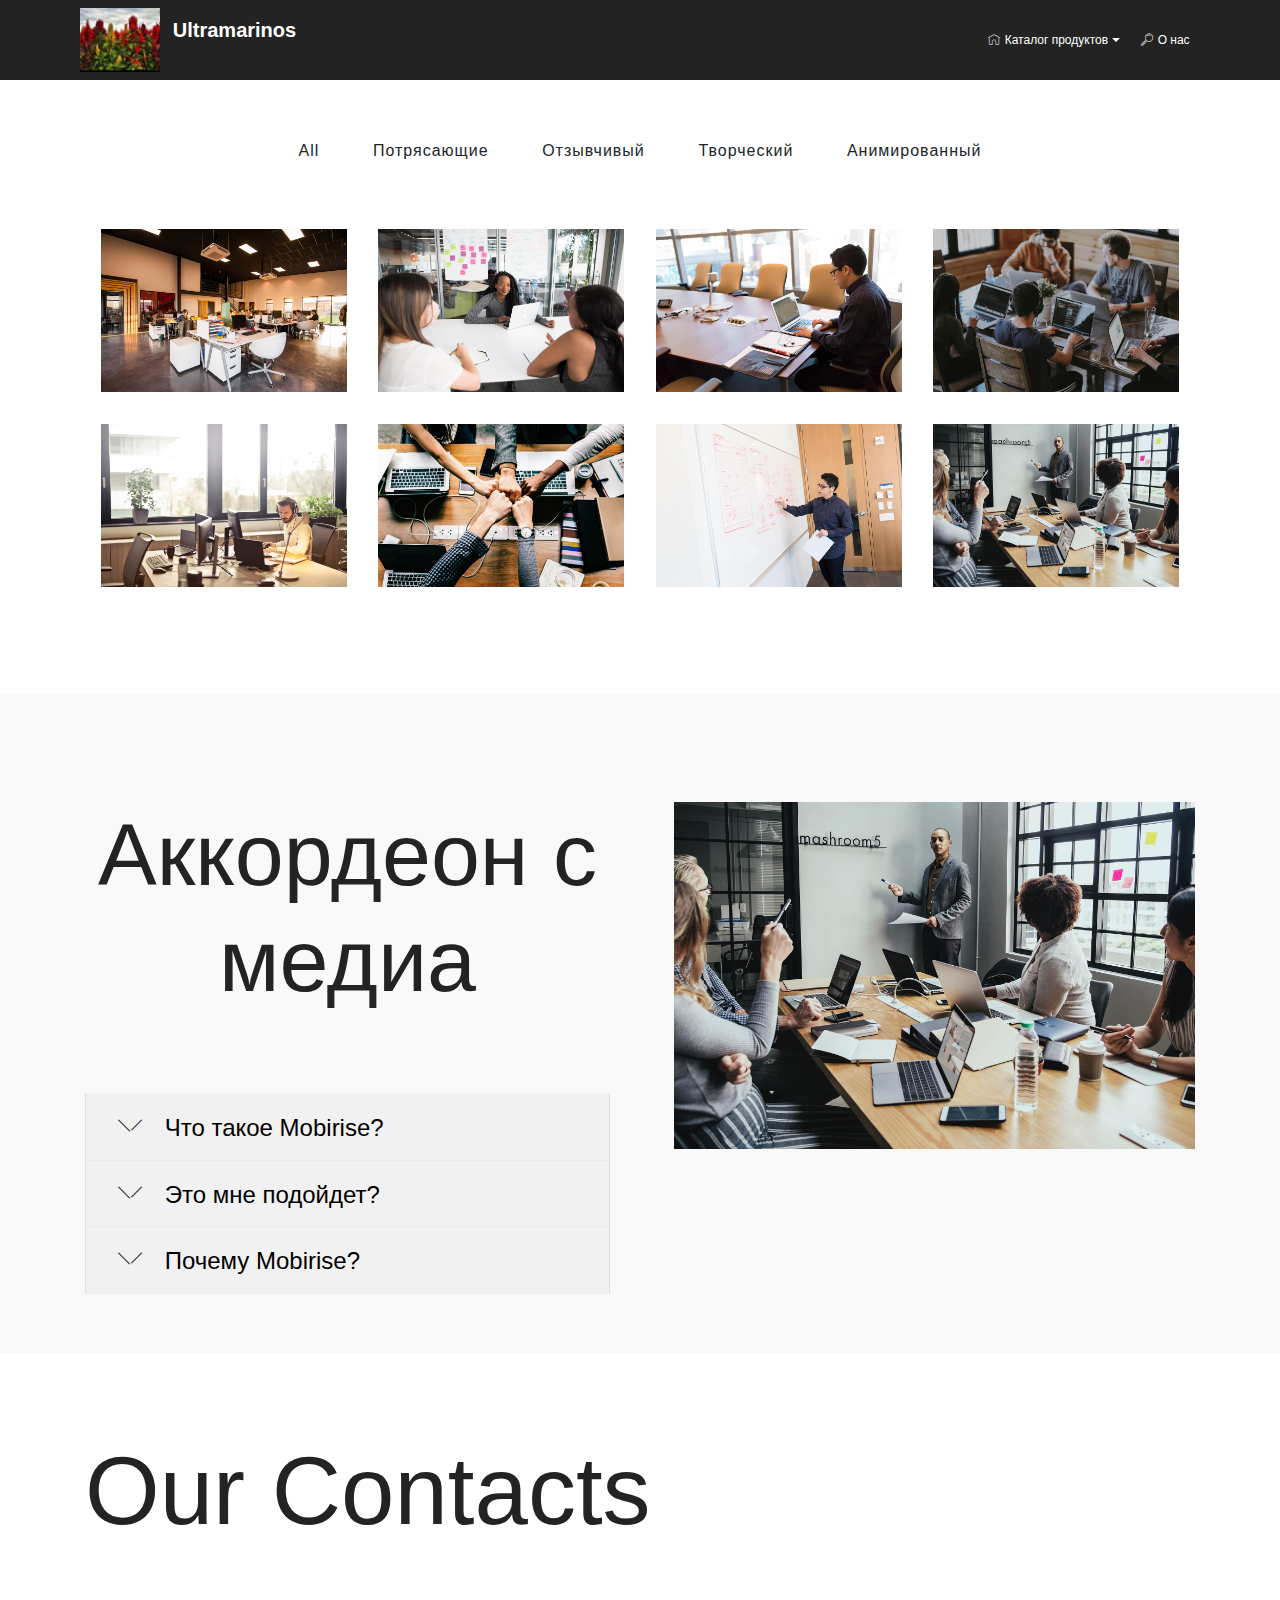
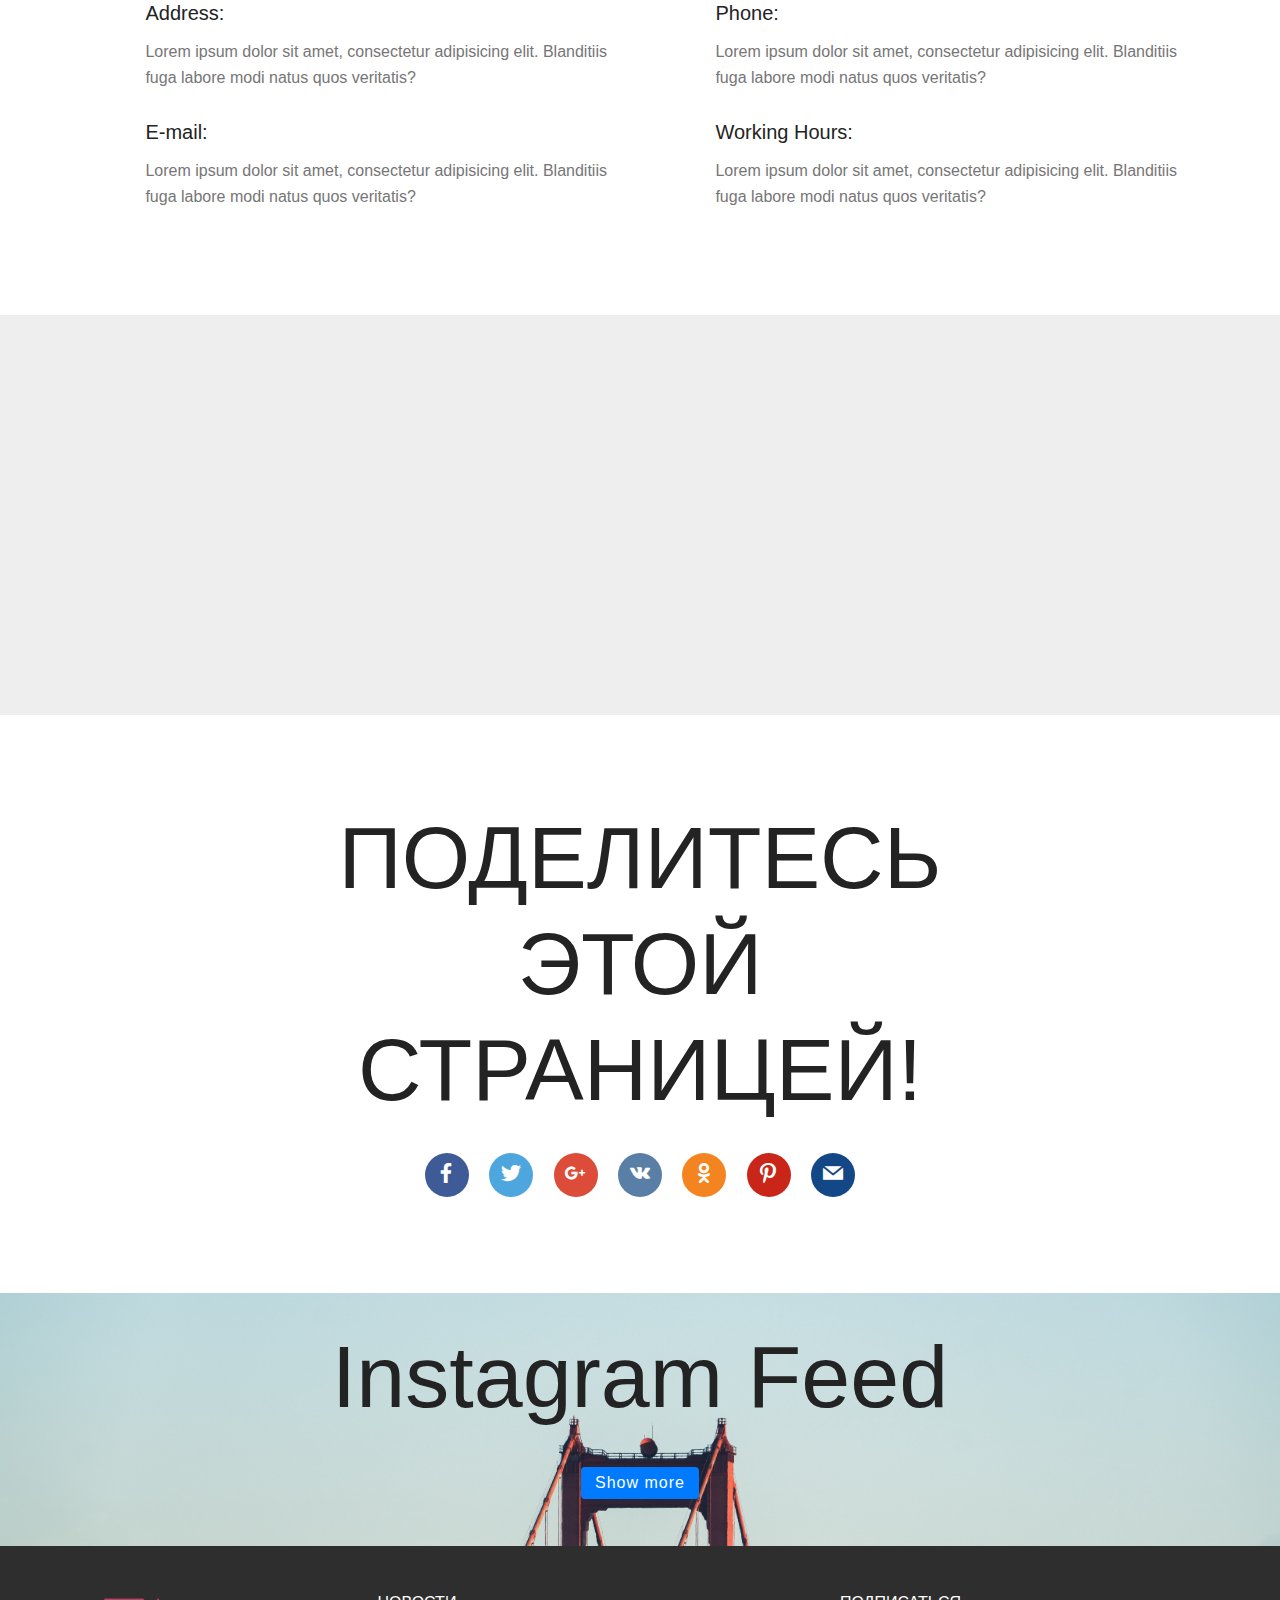
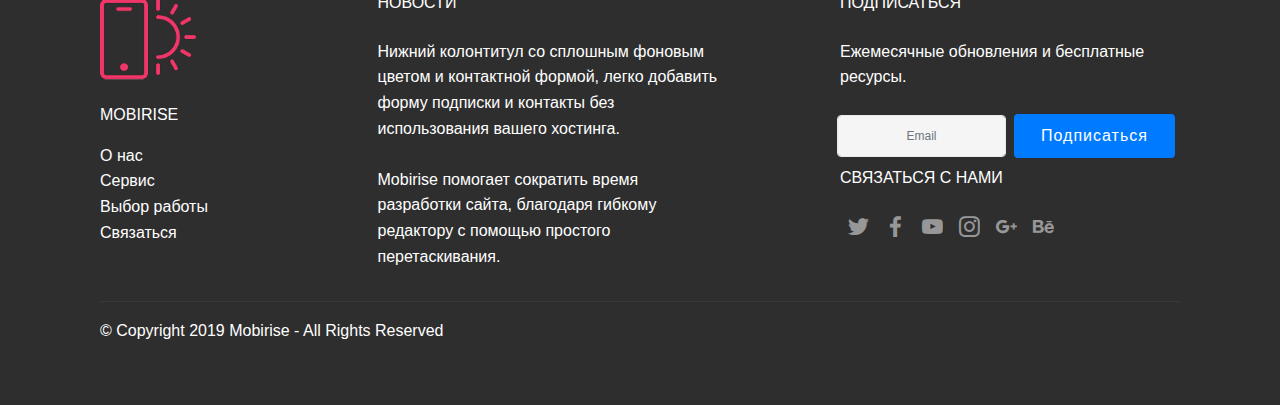
==== commit 693d32cb: "create github pages" ====
--- a/page1.html
+++ b/page1.html
@@ -44,33 +44,30 @@
             <div class="navbar-brand">
                 <span class="navbar-logo">
                     <a href="https://mobirise.com">
-                         <img src="assets/images/-75x60.jpg" alt="Mobirise" title="" style="height: 3.8rem;">
+                         <img src="assets/images/-75x60.jpg" alt="Mobirise" title="" style="height: 4rem;">
                     </a>
                 </span>
                 <span class="navbar-caption-wrap"><a class="navbar-caption text-white display-7" href="https://mobirise.com">
-                        Ultramarinos - Магазин <br>здорового питания<br><br></a></span>
+                        Ultramarinos&nbsp;<br><br></a></span>
             </div>
         </div>
         <div class="collapse navbar-collapse" id="navbarSupportedContent">
-            <ul class="navbar-nav nav-dropdown" data-app-modern-menu="true"><li class="nav-item dropdown">
-                    <a class="nav-link link text-white dropdown-toggle display-4" href="https://mobirise.com" data-toggle="dropdown-submenu" aria-expanded="false">
+            <ul class="navbar-nav nav-dropdown nav-right" data-app-modern-menu="true"><li class="nav-item dropdown open">
+                    <a class="nav-link link text-white dropdown-toggle display-7" href="https://mobirise.com" data-toggle="dropdown-submenu" aria-expanded="true">
                         <span class="mbri-home mbr-iconfont mbr-iconfont-btn"></span>
-                        Каталог продуктов</a><div class="dropdown-menu"><a class="text-white dropdown-item display-4" href="https://mobirise.com">Для здорового питания</a><a class="text-white dropdown-item display-4" href="https://mobirise.com" aria-expanded="true">Другие продукты</a></div>
+                        Каталог продуктов</a><div class="dropdown-menu"><a class="text-white dropdown-item display-7" href="https://mobirise.com">Для здорового питания</a><a class="text-white dropdown-item display-7" href="https://mobirise.com" aria-expanded="false">Другие продукты</a></div>
                 </li>
                 <li class="nav-item">
-                    <a class="nav-link link text-white display-4" href="https://mobirise.com">
+                    <a class="nav-link link text-white display-7" href="https://mobirise.com">
                         <span class="mbri-search mbr-iconfont mbr-iconfont-btn"></span>
                         О нас<br></a>
                 </li></ul>
-            <div class="navbar-buttons mbr-section-btn"><a class="btn btn-sm btn-primary display-4" href="https://mobirise.com">
-                    <span class="mbri-save mbr-iconfont mbr-iconfont-btn "></span>
-                    Try It Now!
-                </a></div>
+            
         </div>
     </nav>
 </section>
 
-<section class="engine"><a href="https://mobirise.info/x">free css templates</a></section><section class="mbr-gallery mbr-slider-carousel cid-rlihcjhil1" id="gallery2-6">
+<section class="engine"><a href="https://mobirise.info/c">free website builder</a></section><section class="mbr-gallery mbr-slider-carousel cid-rlihcjhil1" id="gallery2-6">
 
     
 
@@ -93,16 +90,16 @@
                         Aккордеон с медиа
                 </h2>
                 
-                <div id="bootstrap-accordion_6" class="panel-group accordionStyles accordion pt-5 mt-3" role="tablist" aria-multiselectable="true">
+                <div id="bootstrap-accordion_4" class="panel-group accordionStyles accordion pt-5 mt-3" role="tablist" aria-multiselectable="true">
                         <div class="card">
                             <div class="card-header" role="tab" id="headingOne">
-                                <a role="button" class="collapsed panel-title text-black" data-toggle="collapse" data-core="" href="#collapse1_6" aria-expanded="false" aria-controls="collapse1">
+                                <a role="button" class="collapsed panel-title text-black" data-toggle="collapse" data-core="" href="#collapse1_4" aria-expanded="false" aria-controls="collapse1">
                                     <h4 class="mbr-fonts-style display-5">
                                         <span class="sign mbr-iconfont mbri-arrow-down inactive"></span> Что такое Mobirise?
                                     </h4>
                                 </a>
                             </div>
-                            <div id="collapse1_6" class="panel-collapse noScroll collapse" role="tabpanel" aria-labelledby="headingOne" data-parent="#bootstrap-accordion_6">
+                            <div id="collapse1_4" class="panel-collapse noScroll collapse" role="tabpanel" aria-labelledby="headingOne" data-parent="#bootstrap-accordion_4">
                                 <div class="panel-body p-4">
                                     <p class="mbr-fonts-style panel-text display-7">
                                        Mobirise - это автономное приложение для Windows и Mac, которое позволяет легко создавать веб-сайты, целевые страницы, онлайн-резюме и портфолио, промо-сайты для приложений, мероприятий, услуг и продуктов.</p>
@@ -112,14 +109,14 @@
                 
                         <div class="card">
                             <div class="card-header" role="tab" id="headingTwo">
-                                <a role="button" class="collapsed panel-title text-black" data-toggle="collapse" data-core="" href="#collapse2_6" aria-expanded="false" aria-controls="collapse2">
+                                <a role="button" class="collapsed panel-title text-black" data-toggle="collapse" data-core="" href="#collapse2_4" aria-expanded="false" aria-controls="collapse2">
                                     <h4 class="mbr-fonts-style mbr-fonts-style display-5">
                                         <span class="sign mbr-iconfont mbri-arrow-down inactive"></span> Это мне подойдет?
                                     </h4>
                                 </a>
                                 
                             </div>
-                            <div id="collapse2_6" class="panel-collapse noScroll collapse" role="tabpanel" aria-labelledby="headingTwo" data-parent="#bootstrap-accordion_6">
+                            <div id="collapse2_4" class="panel-collapse noScroll collapse" role="tabpanel" aria-labelledby="headingTwo" data-parent="#bootstrap-accordion_4">
                                 <div class="panel-body p-4">
                                     <p class="mbr-fonts-style panel-text display-7">
                                        Mobirise идеально подходит для тех, кто не знает тонкостей веб-дизайна и разработки, кто предпочитает работать визуально и не копаться с кодом. Также пригодится прокодерам для быстрого прототипирования и небольших проектов.</p>
@@ -129,13 +126,13 @@
                 
                         <div class="card">
                             <div class="card-header" role="tab" id="headingThree">
-                                <a role="button" class="collapsed panel-title text-black" data-toggle="collapse" data-core="" href="#collapse3_6" aria-expanded="false" aria-controls="collapse3">
+                                <a role="button" class="collapsed panel-title text-black" data-toggle="collapse" data-core="" href="#collapse3_4" aria-expanded="false" aria-controls="collapse3">
                                     <h4 class="mbr-fonts-style display-5">
                                         <span class="sign mbr-iconfont mbri-arrow-down inactive"></span> Почему Mobirise?
                                     </h4>
                                 </a>
                             </div>
-                            <div id="collapse3_6" class="panel-collapse noScroll collapse" role="tabpanel" aria-labelledby="headingThree" data-parent="#bootstrap-accordion_6">
+                            <div id="collapse3_4" class="panel-collapse noScroll collapse" role="tabpanel" aria-labelledby="headingThree" data-parent="#bootstrap-accordion_4">
                                 <div class="panel-body p-4">
                                     <p class="mbr-fonts-style panel-text display-7">
                                        Основные отличия от традиционных конструкторов:<br>* Минималистичен, удивительно <strong>прост в использовании</strong> интерфейс<br>* <strong>мобильно</strong>-адаптирован и технологичен<br>* <strong>бесплатно</strong> для коммерческого и некоммерческого использования</p>
@@ -294,7 +291,7 @@
     </div>
 </section>
 
-<section class="mbr-instagram-feed" data-rows="2" data-per-row-slider="" data-spacing="5" data-full-width="" data-token="" data-per-row-grid="4" id="instagram-feed-block-l" data-rv-view="67" style="background-image: url(assets/images/instagram-background.jpg); padding-top: 40px; padding-bottom: 40px;">
+<section class="mbr-instagram-feed" data-rows="2" data-per-row-slider="" data-spacing="5" data-full-width="" data-token="" data-per-row-grid="4" id="instagram-feed-block-l" data-rv-view="58" style="background-image: url(assets/images/instagram-background.jpg); padding-top: 40px; padding-bottom: 40px;">
     
     <div class="container container_toggle">
         <div class="row">
@@ -352,7 +349,7 @@
                 </p>
                 <div class="media-container-column" data-form-type="formoid">
                     <!---Formbuilder Form--->
-                    <form action="https://mobirise.com/" method="POST" class="mbr-form form-with-styler" data-form-title="Mobirise Form"><input type="hidden" name="email" data-form-email="true" value="ZPrHXUNIbA7akwHaR9tu1vbhOVlELzebCLeFm//updjnrU6DXYSwzYg8ID1w3qG0leZl6TIm+zl0175po3jqwoXbxDZFsHnaEr1pyXRA+Vk+4T6VS178qKuqix+4uas2">
+                    <form action="https://mobirise.com/" method="POST" class="mbr-form form-with-styler" data-form-title="Mobirise Form"><input type="hidden" name="email" data-form-email="true" value="kocECUrd5S6wDXQC8eW4hO4IHdut1kxhO8ZdO/WXz1pwoIISfN44OvYoOHez93w2GIB17z4yVT4LOIa8cTviK85Z4Dz64uq4ohnLK5njfXsNupzrGk5X7FHZpMVdfOLL">
                         <div class="row form-inline justify-content-center">
                             <div hidden="hidden" data-form-alert="" class="alert alert-success col-12">Спасибо за заполнение анкеты!</div>
                             <div hidden="hidden" data-form-alert-danger="" class="alert alert-danger col-12">
--- a/assets/mobirise/css/mbr-additional.css
+++ b/assets/mobirise/css/mbr-additional.css
@@ -1,629 +1,440 @@
 @import url(https://fonts.googleapis.com/css?family=Rubik:300,300i,400,400i,500,500i,700,700i,900,900i);
-
-
-
-
-
-body {
-  font-style: normal;
-  line-height: 1.5;
-}
-.mbr-section-title {
-  font-style: normal;
-  line-height: 1.2;
-}
-.mbr-section-subtitle {
-  line-height: 1.3;
-}
-.mbr-text {
-  font-style: normal;
-  line-height: 1.6;
-}
+@import url(https://fonts.googleapis.com/css?family=Pacifico:400);
+@primaryColor: #149dcc;
+@secondaryColor: #ff3366;
+@successColor: #F7ED4A;
+@infoColor: #82786E;
+@warningColor: #879A9F;
+@dangerColor: #B1A374;
+@mainFont: Rubik;
+@display1Font: 'Rubik', sans-serif;
+@display1Size: 3.4;
+@display2Font: 'Rubik', sans-serif;
+@display2Size: 3;
+@display5Font: 'Rubik', sans-serif;
+@display5Size: 1.5;
+@display7Font: 'Pacifico', handwriting;
+@display7Size: 0.4;
+@display4Font: 'Rubik', sans-serif;
+@display4Size: 0,5;
+@isRoundedButtons: true;
+@isAnimatedOnScroll: false;
+@isScrollToTopButton: false;
+@btn-font-size:         .8rem;
+@btn-border-radius:     3px;
+@btn-padding-y:         1rem;
+@btn-padding-x:         3rem;
+@btn-font-size-sm:     .8rem;
+@btn-border-radius-sm: 3px;
+@btn-padding-y-sm:     .6rem;
+@btn-padding-x-sm:     1.5rem;
+@btn-font-size-md:      1rem;
+@btn-border-radius-md:  3px;
+@btn-padding-y-md:      1rem;
+@btn-padding-x-md:      3rem;
+@btn-font-size-lg:      1.2rem;
+@btn-border-radius-lg:  3px;
+@btn-padding-y-lg:      1.2rem;
+@btn-padding-x-lg:      3.2rem;
+
+// FONTS
+
+body{
+    font-style: normal;
+    line-height: 1.5;
+    // font-family: @mainFont;
+}
+.mbr-section-title{
+    font-style: normal;
+    line-height: 1.2;
+}
+.mbr-section-subtitle{
+    line-height: 1.3;
+}
+.mbr-text{
+    font-style: normal;
+    line-height: 1.6;
+}
+
 .display-1 {
-  font-family: 'Rubik', sans-serif;
-  font-size: 4.25rem;
-}
-.display-1 > .mbr-iconfont {
-  font-size: 6.8rem;
-}
+    font-family: @display1Font;
+    font-size: @display1Size *1rem;
+    > .mbr-iconfont {
+        font-size: @display1Size *1.6rem;
+	}
+}
+
 .display-2 {
-  font-family: 'Rubik', sans-serif;
-  font-size: 3rem;
-}
-.display-2 > .mbr-iconfont {
-  font-size: 4.8rem;
-}
+    font-family: @display2Font;
+    font-size: @display2Size *1rem;
+    > .mbr-iconfont {
+        font-size: @display2Size *1.6rem;
+	}
+}
+
 .display-4 {
-  font-family: 'Rubik', sans-serif;
-  font-size: 1rem;
-}
-.display-4 > .mbr-iconfont {
-  font-size: 1.6rem;
-}
+    font-family: @display4Font;
+    font-size: @display4Size *1rem;
+    > .mbr-iconfont {
+        font-size: @display4Size *1.6rem;
+	}
+}
+
 .display-5 {
-  font-family: 'Rubik', sans-serif;
-  font-size: 1.5rem;
-}
-.display-5 > .mbr-iconfont {
-  font-size: 2.4rem;
-}
+    font-family: @display5Font;
+    font-size: @display5Size *1rem;
+    > .mbr-iconfont {
+        font-size: @display5Size *1.6rem;
+	}
+}
+
 .display-7 {
-  font-family: 'Rubik', sans-serif;
-  font-size: 1rem;
-}
-.display-7 > .mbr-iconfont {
-  font-size: 1.6rem;
-}
+    font-family: @display7Font;
+    font-size: @display7Size *1rem;
+    > .mbr-iconfont {
+        font-size: @display7Size *1.6rem;
+	}
+}
+
 /* ---- Fluid typography for mobile devices ---- */
+
 /* 1.4 - font scale ratio ( bootstrap == 1.42857 ) */
 /* 100vw - current viewport width */
 /* (48 - 20)  48 == 48rem == 768px, 20 == 20rem == 320px(minimal supported viewport) */
 /* 0.65 - min scale variable, may vary */
-@media (max-width: 768px) {
-  .display-1 {
-    font-size: 3.4rem;
-    font-size: calc( 2.1374999999999997rem + (4.25 - 2.1374999999999997) * ((100vw - 20rem) / (48 - 20)));
-    line-height: calc( 1.4 * (2.1374999999999997rem + (4.25 - 2.1374999999999997) * ((100vw - 20rem) / (48 - 20))));
-  }
-  .display-2 {
-    font-size: 2.4rem;
-    font-size: calc( 1.7rem + (3 - 1.7) * ((100vw - 20rem) / (48 - 20)));
-    line-height: calc( 1.4 * (1.7rem + (3 - 1.7) * ((100vw - 20rem) / (48 - 20))));
-  }
-  .display-4 {
-    font-size: 0.8rem;
-    font-size: calc( 1rem + (1 - 1) * ((100vw - 20rem) / (48 - 20)));
-    line-height: calc( 1.4 * (1rem + (1 - 1) * ((100vw - 20rem) / (48 - 20))));
-  }
-  .display-5 {
-    font-size: 1.2rem;
-    font-size: calc( 1.175rem + (1.5 - 1.175) * ((100vw - 20rem) / (48 - 20)));
-    line-height: calc( 1.4 * (1.175rem + (1.5 - 1.175) * ((100vw - 20rem) / (48 - 20))));
-  }
-}
+
+@media (max-width: 768px){
+    .display-1 {
+        @display1Size-min: @display1Size - (@display1Size - 1) * 0.65;
+        font-size: @display1Size * 0.8rem;
+        font-size: ~"calc( @{display1Size-min}rem + (@{display1Size} - @{display1Size-min}) * ((100vw - 20rem) / (48 - 20)))";
+        line-height: ~"calc( 1.4 * (@{display1Size-min}rem + (@{display1Size} - @{display1Size-min}) * ((100vw - 20rem) / (48 - 20))))";
+	}
+    .display-2 {
+        @display2Size-min: @display2Size - (@display2Size - 1) * 0.65;
+        font-size: @display2Size * 0.8rem;
+        font-size: ~"calc( @{display2Size-min}rem + (@{display2Size} - @{display2Size-min}) * ((100vw - 20rem) / (48 - 20)))";
+        line-height: ~"calc( 1.4 * (@{display2Size-min}rem + (@{display2Size} - @{display2Size-min}) * ((100vw - 20rem) / (48 - 20))))";
+	}
+    .display-4 {
+        @display4Size-min: @display4Size - (@display4Size - 1) * 0.65;
+        font-size: @display4Size * 0.8rem;
+        font-size: ~"calc( @{display4Size-min}rem + (@{display4Size} - @{display4Size-min}) * ((100vw - 20rem) / (48 - 20)))";
+        line-height: ~"calc( 1.4 * (@{display4Size-min}rem + (@{display4Size} - @{display4Size-min}) * ((100vw - 20rem) / (48 - 20))))";
+	}
+    .display-5 {
+        @display5Size-min: @display5Size - (@display5Size - 1) * 0.65;
+        font-size: @display5Size * 0.8rem;
+        font-size: ~"calc( @{display5Size-min}rem + (@{display5Size} - @{display5Size-min}) * ((100vw - 20rem) / (48 - 20)))";
+        line-height: ~"calc( 1.4 * (@{display5Size-min}rem + (@{display5Size} - @{display5Size-min}) * ((100vw - 20rem) / (48 - 20))))";
+	}
+}
+
 /* Buttons */
+.button-variant(@background) {
+    @color: contrast(@background, darken(@background, 50%), #ffffff, 60%);
+    @border: @background;
+    @active-color: @color;
+    @active-border: @active-background;
+
+    @active-background: if(
+        eq(@background, @color),
+        #d4d4d4,
+        darken(@background, 15%)
+    );
+
+    &,
+    &:active {
+        background-color: @background !important;
+        border-color: @border !important;
+        color: @color !important;
+	}
+
+    &:hover,
+    &:focus,
+    &.focus,
+    &.active {
+        color: @active-color !important;
+        background-color: @active-background !important;
+        border-color: @active-border !important;
+	}
+
+    &.disabled, &:disabled {
+        color: @active-color !important;
+        background-color: @active-background !important;
+        border-color: @active-border !important;
+	}
+
+}
+
+.button-outline-variant(@color) {
+    @active-color: contrast(@color, darken(@color, 50%), #ffffff, 60%);
+    @active-background: @color;
+    @new-color: if(
+        eq(@color, @active-color),
+        #fff,
+        darken(@color, 20%)
+    );
+
+    &,
+    &:active {
+        background: none;
+        border-color: @new-color;
+        color: @new-color;
+	}
+
+    &:hover,
+    &:focus,
+    &.focus,
+    &.active {
+        color: @active-color;
+        background-color: @active-background;
+        border-color: @active-background;
+	}
+
+    &.disabled, &:disabled {
+        color: @active-color !important;
+        background-color: @active-background !important;
+        border-color: @active-background !important;
+	}
+}
+.plan-variant(@className, @color) {
+    &@{className} {
+        .mbr-plan-subtitle,
+        .mbr-plan-price-desc {
+            @max: max(red(@color), green(@color), blue(@color));
+            & when (@max > 200) {
+                color: lighten(@color, 40%);
+			}
+            & when (@max > 85) and (@max <= 200) {
+                color: lighten(@color, 25%);
+			}
+            & when (@max > 50) and (@max <= 85) {
+                color: lighten(@color, 45%);
+			}
+            & when (@max <= 50) {
+                color: lighten(@color, 70%);
+			}
+		}
+	}
+}
+
+
+
+
+
+.button-size(@btn-padding-y, @btn-padding-x, @btn-font-size, @btn-border-radius){
+    padding: @btn-padding-y @btn-padding-x;
+    border-radius: @btn-border-radius;
+}
+
 .btn {
-  font-weight: 500;
-  border-width: 2px;
-  font-style: normal;
-  letter-spacing: 1px;
-  margin: .4rem .8rem;
-  white-space: normal;
-  -webkit-transition: all 0.3s ease-in-out;
-  -moz-transition: all 0.3s ease-in-out;
-  transition: all 0.3s ease-in-out;
-  display: inline-flex;
-  align-items: center;
-  justify-content: center;
-  word-break: break-word;
-  -webkit-align-items: center;
-  -webkit-justify-content: center;
-  display: -webkit-inline-flex;
-  padding: 1rem 3rem;
-  border-radius: 3px;
+    font-weight: 500;
+    border-width: 2px;
+    font-style: normal;
+    letter-spacing: 1px;
+    margin: .4rem .8rem;
+    white-space: normal;
+    -webkit-transition: all .3s ease-in-out;
+       -moz-transition: all .3s ease-in-out;
+            transition: all .3s ease-in-out;
+    display: inline-flex;
+    align-items: center;
+    justify-content: center;
+    word-break: break-word;
+    -webkit-align-items: center;
+    -webkit-justify-content: center;
+    display: -webkit-inline-flex;
+    .button-size(@btn-padding-y, @btn-padding-x, @btn-font-size, @btn-border-radius);
+    .mbr-iconfont{
+        // font-size: 1.6rem;
+	}
 }
 .btn-sm {
-  font-weight: 500;
-  letter-spacing: 1px;
-  -webkit-transition: all 0.3s ease-in-out;
-  -moz-transition: all 0.3s ease-in-out;
-  transition: all 0.3s ease-in-out;
-  padding: 0.6rem 1.5rem;
-  border-radius: 3px;
+    font-weight: 500;
+    letter-spacing: 1px;
+    -webkit-transition: all .3s ease-in-out;
+       -moz-transition: all .3s ease-in-out;
+            transition: all .3s ease-in-out;
+    .button-size(@btn-padding-y-sm, @btn-padding-x-sm, @btn-font-size-sm, @btn-border-radius-sm);
 }
 .btn-md {
-  font-weight: 500;
-  letter-spacing: 1px;
-  margin: .4rem .8rem !important;
-  -webkit-transition: all 0.3s ease-in-out;
-  -moz-transition: all 0.3s ease-in-out;
-  transition: all 0.3s ease-in-out;
-  padding: 1rem 3rem;
-  border-radius: 3px;
+    font-weight: 500;
+    letter-spacing: 1px;
+    margin: .4rem .8rem !important;
+    -webkit-transition: all .3s ease-in-out;
+       -moz-transition: all .3s ease-in-out;
+            transition: all .3s ease-in-out;
+    .button-size(@btn-padding-y-md, @btn-padding-x-md, @btn-font-size-md, @btn-border-radius-md);
 }
 .btn-lg {
-  font-weight: 500;
-  letter-spacing: 1px;
-  margin: .4rem .8rem !important;
-  -webkit-transition: all 0.3s ease-in-out;
-  -moz-transition: all 0.3s ease-in-out;
-  transition: all 0.3s ease-in-out;
-  padding: 1.2rem 3.2rem;
-  border-radius: 3px;
-}
-.bg-primary {
-  background-color: #149dcc !important;
-}
-.bg-success {
-  background-color: #f7ed4a !important;
-}
-.bg-info {
-  background-color: #82786e !important;
-}
-.bg-warning {
-  background-color: #879a9f !important;
-}
-.bg-danger {
-  background-color: #b1a374 !important;
-}
-.btn-primary,
-.btn-primary:active {
-  background-color: #149dcc !important;
-  border-color: #149dcc !important;
-  color: #ffffff !important;
-}
-.btn-primary:hover,
-.btn-primary:focus,
-.btn-primary.focus,
-.btn-primary.active {
-  color: #ffffff !important;
-  background-color: #0d6786 !important;
-  border-color: #0d6786 !important;
-}
-.btn-primary.disabled,
-.btn-primary:disabled {
-  color: #ffffff !important;
-  background-color: #0d6786 !important;
-  border-color: #0d6786 !important;
-}
-.btn-secondary,
-.btn-secondary:active {
-  background-color: #ff3366 !important;
-  border-color: #ff3366 !important;
-  color: #ffffff !important;
-}
-.btn-secondary:hover,
-.btn-secondary:focus,
-.btn-secondary.focus,
-.btn-secondary.active {
-  color: #ffffff !important;
-  background-color: #e50039 !important;
-  border-color: #e50039 !important;
-}
-.btn-secondary.disabled,
-.btn-secondary:disabled {
-  color: #ffffff !important;
-  background-color: #e50039 !important;
-  border-color: #e50039 !important;
-}
-.btn-info,
-.btn-info:active {
-  background-color: #82786e !important;
-  border-color: #82786e !important;
-  color: #ffffff !important;
-}
-.btn-info:hover,
-.btn-info:focus,
-.btn-info.focus,
-.btn-info.active {
-  color: #ffffff !important;
-  background-color: #59524b !important;
-  border-color: #59524b !important;
-}
-.btn-info.disabled,
-.btn-info:disabled {
-  color: #ffffff !important;
-  background-color: #59524b !important;
-  border-color: #59524b !important;
-}
-.btn-success,
-.btn-success:active {
-  background-color: #f7ed4a !important;
-  border-color: #f7ed4a !important;
-  color: #3f3c03 !important;
-}
-.btn-success:hover,
-.btn-success:focus,
-.btn-success.focus,
-.btn-success.active {
-  color: #3f3c03 !important;
-  background-color: #eadd0a !important;
-  border-color: #eadd0a !important;
-}
-.btn-success.disabled,
-.btn-success:disabled {
-  color: #3f3c03 !important;
-  background-color: #eadd0a !important;
-  border-color: #eadd0a !important;
-}
-.btn-warning,
-.btn-warning:active {
-  background-color: #879a9f !important;
-  border-color: #879a9f !important;
-  color: #ffffff !important;
-}
-.btn-warning:hover,
-.btn-warning:focus,
-.btn-warning.focus,
-.btn-warning.active {
-  color: #ffffff !important;
-  background-color: #617479 !important;
-  border-color: #617479 !important;
-}
-.btn-warning.disabled,
-.btn-warning:disabled {
-  color: #ffffff !important;
-  background-color: #617479 !important;
-  border-color: #617479 !important;
-}
-.btn-danger,
-.btn-danger:active {
-  background-color: #b1a374 !important;
-  border-color: #b1a374 !important;
-  color: #ffffff !important;
-}
-.btn-danger:hover,
-.btn-danger:focus,
-.btn-danger.focus,
-.btn-danger.active {
-  color: #ffffff !important;
-  background-color: #8b7d4e !important;
-  border-color: #8b7d4e !important;
-}
-.btn-danger.disabled,
-.btn-danger:disabled {
-  color: #ffffff !important;
-  background-color: #8b7d4e !important;
-  border-color: #8b7d4e !important;
-}
-.btn-white {
-  color: #333333 !important;
-}
-.btn-white,
-.btn-white:active {
-  background-color: #ffffff !important;
-  border-color: #ffffff !important;
-  color: #808080 !important;
-}
-.btn-white:hover,
-.btn-white:focus,
-.btn-white.focus,
-.btn-white.active {
-  color: #808080 !important;
-  background-color: #d9d9d9 !important;
-  border-color: #d9d9d9 !important;
-}
-.btn-white.disabled,
-.btn-white:disabled {
-  color: #808080 !important;
-  background-color: #d9d9d9 !important;
-  border-color: #d9d9d9 !important;
-}
-.btn-black,
-.btn-black:active {
-  background-color: #333333 !important;
-  border-color: #333333 !important;
-  color: #ffffff !important;
-}
-.btn-black:hover,
-.btn-black:focus,
-.btn-black.focus,
-.btn-black.active {
-  color: #ffffff !important;
-  background-color: #0d0d0d !important;
-  border-color: #0d0d0d !important;
-}
-.btn-black.disabled,
-.btn-black:disabled {
-  color: #ffffff !important;
-  background-color: #0d0d0d !important;
-  border-color: #0d0d0d !important;
-}
-.btn-primary-outline,
-.btn-primary-outline:active {
-  background: none;
-  border-color: #0b566f;
-  color: #0b566f;
-}
-.btn-primary-outline:hover,
-.btn-primary-outline:focus,
-.btn-primary-outline.focus,
-.btn-primary-outline.active {
-  color: #ffffff;
-  background-color: #149dcc;
-  border-color: #149dcc;
-}
-.btn-primary-outline.disabled,
-.btn-primary-outline:disabled {
-  color: #ffffff !important;
-  background-color: #149dcc !important;
-  border-color: #149dcc !important;
-}
-.btn-secondary-outline,
-.btn-secondary-outline:active {
-  background: none;
-  border-color: #cc0033;
-  color: #cc0033;
-}
-.btn-secondary-outline:hover,
-.btn-secondary-outline:focus,
-.btn-secondary-outline.focus,
-.btn-secondary-outline.active {
-  color: #ffffff;
-  background-color: #ff3366;
-  border-color: #ff3366;
-}
-.btn-secondary-outline.disabled,
-.btn-secondary-outline:disabled {
-  color: #ffffff !important;
-  background-color: #ff3366 !important;
-  border-color: #ff3366 !important;
-}
-.btn-info-outline,
-.btn-info-outline:active {
-  background: none;
-  border-color: #4b453f;
-  color: #4b453f;
-}
-.btn-info-outline:hover,
-.btn-info-outline:focus,
-.btn-info-outline.focus,
-.btn-info-outline.active {
-  color: #ffffff;
-  background-color: #82786e;
-  border-color: #82786e;
-}
-.btn-info-outline.disabled,
-.btn-info-outline:disabled {
-  color: #ffffff !important;
-  background-color: #82786e !important;
-  border-color: #82786e !important;
-}
-.btn-success-outline,
-.btn-success-outline:active {
-  background: none;
-  border-color: #d2c609;
-  color: #d2c609;
-}
-.btn-success-outline:hover,
-.btn-success-outline:focus,
-.btn-success-outline.focus,
-.btn-success-outline.active {
-  color: #3f3c03;
-  background-color: #f7ed4a;
-  border-color: #f7ed4a;
-}
-.btn-success-outline.disabled,
-.btn-success-outline:disabled {
-  color: #3f3c03 !important;
-  background-color: #f7ed4a !important;
-  border-color: #f7ed4a !important;
-}
-.btn-warning-outline,
-.btn-warning-outline:active {
-  background: none;
-  border-color: #55666b;
-  color: #55666b;
-}
-.btn-warning-outline:hover,
-.btn-warning-outline:focus,
-.btn-warning-outline.focus,
-.btn-warning-outline.active {
-  color: #ffffff;
-  background-color: #879a9f;
-  border-color: #879a9f;
-}
-.btn-warning-outline.disabled,
-.btn-warning-outline:disabled {
-  color: #ffffff !important;
-  background-color: #879a9f !important;
-  border-color: #879a9f !important;
-}
-.btn-danger-outline,
-.btn-danger-outline:active {
-  background: none;
-  border-color: #7a6e45;
-  color: #7a6e45;
-}
-.btn-danger-outline:hover,
-.btn-danger-outline:focus,
-.btn-danger-outline.focus,
-.btn-danger-outline.active {
-  color: #ffffff;
-  background-color: #b1a374;
-  border-color: #b1a374;
-}
-.btn-danger-outline.disabled,
-.btn-danger-outline:disabled {
-  color: #ffffff !important;
-  background-color: #b1a374 !important;
-  border-color: #b1a374 !important;
-}
-.btn-black-outline,
-.btn-black-outline:active {
-  background: none;
-  border-color: #000000;
-  color: #000000;
-}
-.btn-black-outline:hover,
-.btn-black-outline:focus,
-.btn-black-outline.focus,
-.btn-black-outline.active {
-  color: #ffffff;
-  background-color: #333333;
-  border-color: #333333;
-}
-.btn-black-outline.disabled,
-.btn-black-outline:disabled {
-  color: #ffffff !important;
-  background-color: #333333 !important;
-  border-color: #333333 !important;
-}
-.btn-white-outline,
-.btn-white-outline:active,
-.btn-white-outline.active {
-  background: none;
-  border-color: #ffffff;
-  color: #ffffff;
-}
-.btn-white-outline:hover,
-.btn-white-outline:focus,
-.btn-white-outline.focus {
-  color: #333333;
-  background-color: #ffffff;
-  border-color: #ffffff;
-}
-.text-primary {
-  color: #149dcc !important;
-}
-.text-secondary {
-  color: #ff3366 !important;
-}
-.text-success {
-  color: #f7ed4a !important;
-}
-.text-info {
-  color: #82786e !important;
-}
-.text-warning {
-  color: #879a9f !important;
-}
-.text-danger {
-  color: #b1a374 !important;
-}
-.text-white {
-  color: #ffffff !important;
-}
-.text-black {
-  color: #000000 !important;
-}
-a.text-primary:hover,
-a.text-primary:focus {
-  color: #0b566f !important;
-}
-a.text-secondary:hover,
-a.text-secondary:focus {
-  color: #cc0033 !important;
-}
-a.text-success:hover,
-a.text-success:focus {
-  color: #d2c609 !important;
-}
-a.text-info:hover,
-a.text-info:focus {
-  color: #4b453f !important;
-}
-a.text-warning:hover,
-a.text-warning:focus {
-  color: #55666b !important;
-}
-a.text-danger:hover,
-a.text-danger:focus {
-  color: #7a6e45 !important;
-}
-a.text-white:hover,
-a.text-white:focus {
-  color: #b3b3b3 !important;
-}
-a.text-black:hover,
-a.text-black:focus {
-  color: #4d4d4d !important;
-}
-.alert-success {
-  background-color: #70c770;
-}
-.alert-info {
-  background-color: #82786e;
-}
-.alert-warning {
-  background-color: #879a9f;
-}
-.alert-danger {
-  background-color: #b1a374;
-}
-.mbr-section-btn a.btn:not(.btn-form) {
-  border-radius: 100px;
-}
-.mbr-section-btn a.btn:not(.btn-form):hover,
-.mbr-section-btn a.btn:not(.btn-form):focus {
-  box-shadow: none !important;
-}
-.mbr-section-btn a.btn:not(.btn-form):hover,
-.mbr-section-btn a.btn:not(.btn-form):focus {
-  box-shadow: 0 10px 40px 0 rgba(0, 0, 0, 0.2) !important;
-  -webkit-box-shadow: 0 10px 40px 0 rgba(0, 0, 0, 0.2) !important;
-}
-.mbr-gallery-filter li a {
-  border-radius: 100px !important;
-}
-.mbr-gallery-filter li.active .btn {
-  background-color: #149dcc;
-  border-color: #149dcc;
-  color: #ffffff;
-}
-.mbr-gallery-filter li.active .btn:focus {
-  box-shadow: none;
-}
-.nav-tabs .nav-link {
-  border-radius: 100px !important;
-}
+    font-weight: 500;
+    letter-spacing: 1px;
+    margin: .4rem .8rem !important;
+    -webkit-transition: all .3s ease-in-out;
+       -moz-transition: all .3s ease-in-out;
+            transition: all .3s ease-in-out;
+    .button-size(@btn-padding-y-lg, @btn-padding-x-lg, @btn-font-size-lg, @btn-border-radius-lg);
+}
+
+.bg-primary { background-color: @primaryColor !important; }
+.bg-success { background-color: @successColor !important; }
+.bg-info { background-color: @infoColor !important; }
+.bg-warning { background-color: @warningColor !important; }
+.bg-danger { background-color: @dangerColor !important; }
+
+.btn-primary { .button-variant(@primaryColor); }
+.btn-secondary { .button-variant(@secondaryColor); }
+.btn-info { .button-variant(@infoColor); }
+.btn-success { .button-variant(@successColor); }
+.btn-warning { .button-variant(@warningColor); }
+.btn-danger { .button-variant(@dangerColor); }
+.btn-white { .button-variant(#ffffff); color: #333333 !important; }
+.btn-black { .button-variant(#333333); }
+
+.btn-primary-outline { .button-outline-variant(@primaryColor); }
+.btn-secondary-outline { .button-outline-variant(@secondaryColor); }
+.btn-info-outline { .button-outline-variant(@infoColor); }
+.btn-success-outline { .button-outline-variant(@successColor); }
+.btn-warning-outline { .button-outline-variant(@warningColor); }
+.btn-danger-outline { .button-outline-variant(@dangerColor); }
+.btn-black-outline { .button-outline-variant(#333333); }
+.btn-white-outline {
+
+    &,
+    &:active,
+    &.active {
+        background: none;
+        border-color: #ffffff;
+        color: #ffffff;
+	}
+
+    &:hover,
+    &:focus,
+    &.focus {
+        color: #333333;
+        background-color: #ffffff;
+        border-color: #ffffff;
+	}
+
+}
+
+.text-primary { color: @primaryColor !important; }
+.text-secondary { color: @secondaryColor !important; }
+.text-success { color: @successColor !important; }
+.text-info { color: @infoColor !important; }
+.text-warning { color: @warningColor !important; }
+.text-danger { color: @dangerColor !important; }
+.text-white { color: #ffffff !important; }
+.text-black { color: #000000 !important; }
+
+a.text-primary:hover, a.text-primary:focus { color: darken(@primaryColor, 20%) !important; }
+a.text-secondary:hover, a.text-secondary:focus { color: darken(@secondaryColor, 20%) !important; }
+a.text-success:hover, a.text-success:focus { color: darken(@successColor, 20%) !important; }
+a.text-info:hover, a.text-info:focus { color: darken(@infoColor, 20%) !important; }
+a.text-warning:hover, a.text-warning:focus { color: darken(@warningColor, 20%) !important; }
+a.text-danger:hover, a.text-danger:focus { color: darken(@dangerColor, 20%) !important; }
+a.text-white:hover, a.text-white:focus { color: darken(#ffffff, 30%) !important; }
+a.text-black:hover, a.text-black:focus { color: lighten(#000000, 30%) !important;  }
+
+.alert-success { background-color: #70c770; }
+.alert-info { background-color: @infoColor; }
+.alert-warning { background-color: @warningColor; }
+.alert-danger { background-color: @dangerColor; }
+
+.mbr-section-btn a.btn:not(.btn-form){
+    &:hover,
+    &:focus{
+        box-shadow: none !important;
+	}
+    & when (@isRoundedButtons){
+        border-radius: 100px;
+        &:hover,
+        &:focus{
+            box-shadow: 0 10px 40px 0 rgba(0, 0, 0, .2) !important;
+            -webkit-box-shadow: 0 10px 40px 0 rgba(0, 0, 0, .2) !important;
+		}
+	}
+}
+
+.mbr-gallery-filter li a when(@isRoundedButtons) {
+    border-radius: 100px !important;
+}
+
+.mbr-gallery-filter {
+    li.active .btn {
+        background-color: @primaryColor;
+        border-color: @primaryColor;
+        color: contrast(@primaryColor, darken(@primaryColor, 45%), #ffffff, 60%);
+        &:focus {
+            box-shadow: none;
+		}
+	}
+}
+
+.nav-tabs .nav-link when(@isRoundedButtons) {
+    border-radius: 100px !important;
+}
+
 .btn-form {
-  border-radius: 0;
-}
-.btn-form:hover {
-  cursor: pointer;
-}
-a,
-a:hover {
-  color: #149dcc;
-}
-.mbr-plan-header.bg-primary .mbr-plan-subtitle,
-.mbr-plan-header.bg-primary .mbr-plan-price-desc {
-  color: #b4e6f8;
-}
-.mbr-plan-header.bg-success .mbr-plan-subtitle,
-.mbr-plan-header.bg-success .mbr-plan-price-desc {
-  color: #ffffff;
-}
-.mbr-plan-header.bg-info .mbr-plan-subtitle,
-.mbr-plan-header.bg-info .mbr-plan-price-desc {
-  color: #beb8b2;
-}
-.mbr-plan-header.bg-warning .mbr-plan-subtitle,
-.mbr-plan-header.bg-warning .mbr-plan-price-desc {
-  color: #ced6d8;
-}
-.mbr-plan-header.bg-danger .mbr-plan-subtitle,
-.mbr-plan-header.bg-danger .mbr-plan-price-desc {
-  color: #dfd9c6;
-}
+    border-radius: 0;
+    &:hover{
+        cursor: pointer;
+	}
+}
+
+a, a:hover { color: @primaryColor; }
+
+.mbr-plan-header {
+    .plan-variant(~'.bg-primary', @primaryColor);
+    .plan-variant(~'.bg-success', @successColor);
+    .plan-variant(~'.bg-info', @infoColor);
+    .plan-variant(~'.bg-warning', @warningColor);
+    .plan-variant(~'.bg-danger', @dangerColor);
+}
+
 /* Scroll to top button*/
-.scrollToTop_wraper {
-  display: none;
-}
-#scrollToTop a i:before {
-  content: '';
-  position: absolute;
-  height: 40%;
-  top: 25%;
-  background: #fff;
-  width: 2px;
-  left: calc(50% - 1px);
-}
-#scrollToTop a i:after {
-  content: '';
-  position: absolute;
-  display: block;
-  border-top: 2px solid #fff;
-  border-right: 2px solid #fff;
-  width: 40%;
-  height: 40%;
-  left: 30%;
-  bottom: 30%;
-  transform: rotate(135deg);
-  -webkit-transform: rotate(135deg);
+.scrollToTop_wraper when not(@isScrollToTopButton) {
+    display: none;
+}
+#scrollToTop a when (@isScrollToTopButton) and (@isRoundedButtons){
+    border-radius: 100px;
+}
+#scrollToTop a i{
+    &:before{
+        content: '';
+        position: absolute;
+        height: 40%;
+        top: 25%;
+        background: #fff;
+        width: 2px;
+        left: ~'calc(50% - 1px)';
+	}
+    &:after{
+        content: '';
+        position: absolute;
+        display: block;
+        border-top: 2px solid #fff;
+        border-right: 2px solid #fff;
+        width: 40%;
+        height: 40%;
+        left: 30%;
+        bottom: 30%;
+        transform:rotate(135deg);
+        -webkit-transform:rotate(135deg);
+	}
 }
 /* Others*/
-.note-check a[data-value=Rubik] {
-  font-style: normal;
-}
-.mbr-arrow a {
-  color: #ffffff;
+.note-check a[data-value=Rubik]{
+    font-style: normal;
+}
+.mbr-arrow a{
+    color: #ffffff;
 }
 @media (max-width: 767px) {
-  .mbr-arrow {
-    display: none;
-  }
+    .mbr-arrow {
+        display: none;
+	}
 }
 .form-control-label {
   position: relative;
@@ -631,6 +442,7 @@
   margin-bottom: .357em;
   padding: 0;
 }
+
 .alert {
   color: #ffffff;
   border-radius: 0;
@@ -640,134 +452,145 @@
   margin-bottom: 1.875rem;
   padding: 1.25rem;
   position: relative;
-}
-.alert.alert-form::after {
-  background-color: inherit;
-  bottom: -7px;
-  content: "";
-  display: block;
-  height: 14px;
-  left: 50%;
-  margin-left: -7px;
-  position: absolute;
-  transform: rotate(45deg);
-  width: 14px;
-  -webkit-transform: rotate(45deg);
+  &.alert-form::after {
+    background-color: inherit;
+    bottom: -7px;
+    content: "";
+    display: block;
+    height: 14px;
+    left: 50%;
+    margin-left: -7px;
+    position: absolute;
+    transform: rotate(45deg);
+    width: 14px;
+    -webkit-transform: rotate(45deg);
+	}
 }
 .form-control {
   background-color: #f5f5f5;
   box-shadow: none;
   color: #565656;
-  font-family: 'Rubik', sans-serif;
-  font-size: 1rem;
+  .display-7;
   line-height: 1.43;
   min-height: 3.5em;
   padding: 1.07em .5em;
-}
-.form-control > .mbr-iconfont {
-  font-size: 1.6rem;
-}
-.form-control,
-.form-control:focus {
-  border: 1px solid #e8e8e8;
-}
-.form-active .form-control:invalid {
-  border-color: red;
+  &, &:focus {
+    border: 1px solid #e8e8e8;
+	}
+  .form-active &:invalid {
+    border-color: red;
+	}
 }
 .mbr-overlay {
-  background-color: #000;
-  bottom: 0;
-  left: 0;
-  opacity: .5;
-  position: absolute;
-  right: 0;
-  top: 0;
-  z-index: 0;
-  pointer-events: none;
+    background-color: #000;
+    bottom: 0;
+    left: 0;
+    opacity: .5;
+    position: absolute;
+    right: 0;
+    top: 0;
+    z-index: 0;
+    pointer-events: none;
 }
 blockquote {
   font-style: italic;
   padding: 10px 0 10px 20px;
   font-size: 1.09rem;
   position: relative;
-  border-color: #149dcc;
+  border-color: @primaryColor;
   border-width: 3px;
 }
-ul,
-ol,
-pre,
-blockquote {
-  margin-bottom: 2.3125rem;
+ul, ol, pre, blockquote {
+    margin-bottom: (2.5rem - 0.1875rem);
 }
 pre {
-  background: #f4f4f4;
-  padding: 10px 24px;
-  white-space: pre-wrap;
-}
-.inactive {
-  -webkit-user-select: none;
-  -moz-user-select: none;
-  -ms-user-select: none;
-  user-select: none;
-  pointer-events: none;
-  -webkit-user-drag: none;
-  user-drag: none;
-}
-.mbr-section__comments .row {
-  justify-content: center;
-  -webkit-justify-content: center;
-}
+    background: #f4f4f4;
+    padding: 10px 24px;
+    white-space: pre-wrap;
+}
+.inactive{
+-webkit-user-select: none;
+    -moz-user-select: none;
+    -ms-user-select: none;
+    user-select: none;
+    pointer-events: none;
+    -webkit-user-drag: none;
+    user-drag: none;
+}
+.mbr-section__comments{
+    .row{
+        justify-content:center;
+        -webkit-justify-content:center;
+	}
+}
+
 /* Forms */
-.mbr-form .btn {
-  margin: .4rem 0;
-}
-.mbr-form .input-group-btn a.btn {
-  border-radius: 100px !important;
-}
-.mbr-form .input-group-btn a.btn:hover {
-  box-shadow: 0 10px 40px 0 rgba(0, 0, 0, 0.2);
-}
-.mbr-form .input-group-btn button[type="submit"] {
-  border-radius: 100px !important;
-  padding: 1rem 3rem;
-}
-.mbr-form .input-group-btn button[type="submit"]:hover {
-  box-shadow: 0 10px 40px 0 rgba(0, 0, 0, 0.2);
-}
-.form2 .form-control {
-  border-top-left-radius: 100px;
-  border-bottom-left-radius: 100px;
-}
-.form2 .input-group-btn a.btn {
-  border-top-left-radius: 0 !important;
-  border-bottom-left-radius: 0 !important;
-}
-.form2 .input-group-btn button[type="submit"] {
-  border-top-left-radius: 0 !important;
-  border-bottom-left-radius: 0 !important;
-}
-.form3 input[type="email"] {
-  border-radius: 100px !important;
-}
-@media (max-width: 349px) {
-  .form2 input[type="email"] {
-    border-radius: 100px !important;
-  }
-  .form2 .input-group-btn a.btn {
-    border-radius: 100px !important;
-  }
-  .form2 .input-group-btn button[type="submit"] {
-    border-radius: 100px !important;
-  }
-}
-@media (max-width: 767px) {
-  .btn {
-    font-size: .75rem !important;
-  }
-  .btn .mbr-iconfont {
-    font-size: 1rem !important;
-  }
-}
+.mbr-form{
+    .btn{
+        margin: .4rem 0;
+	}
+    .input-group-btn a.btn when(@isRoundedButtons){
+        border-radius: 100px !important;
+        // padding: 1rem 3rem;
+        &:hover{
+            box-shadow: 0 10px 40px 0 rgba(0, 0, 0, .2);
+		}
+	}
+    .input-group-btn button[type="submit"] when (@isRoundedButtons) {
+        border-radius: 100px !important;
+        padding: 1rem 3rem;
+        &:hover{
+            box-shadow: 0 10px 40px 0 rgba(0, 0, 0, .2);
+		}
+	}
+}
+
+.form2{
+    .form-control{
+      & when (@isRoundedButtons){
+        border-top-left-radius: 100px;
+        border-bottom-left-radius: 100px;
+		}
+	}
+
+    .input-group-btn a.btn when(@isRoundedButtons){
+        border-top-left-radius: 0 !important;
+        border-bottom-left-radius: 0 !important;
+	}
+    .input-group-btn button[type="submit"] when(@isRoundedButtons) {
+        border-top-left-radius: 0 !important;
+        border-bottom-left-radius: 0 !important;
+	}
+}
+.form3{
+        input[type="email"] when (@isRoundedButtons) {
+            border-radius: 100px !important;
+	}
+}
+
+@media (max-width: 349px){
+    .form2{
+        input[type="email"] when (@isRoundedButtons) {
+            border-radius: 100px !important;
+		}
+        .input-group-btn a.btn when (@isRoundedButtons) {
+            border-radius: 100px !important;
+		}
+        .input-group-btn button[type="submit"] when (@isRoundedButtons) {
+            border-radius: 100px !important;
+		}
+	}
+}
+
+@media (max-width: 767px){
+    .btn{
+        font-size: .75rem !important;
+        .mbr-iconfont{
+            font-size: 1rem !important;
+		}
+	}
+}
+
 /* Social block */
 .btn-social {
   font-size: 20px;
@@ -779,265 +602,323 @@
   text-align: center;
   position: relative;
   border: 2px solid #c0a375;
-  border-color: #149dcc;
-  color: #232323;
+  border-color: @primaryColor;
+  color: rgb(35, 35, 35);
   cursor: pointer;
-}
-.btn-social i {
-  top: 0;
-  line-height: 44px;
-  width: 44px;
-}
-.btn-social:hover {
-  color: #fff;
-  background: #149dcc;
-}
-.btn-social + .btn {
-  margin-left: .1rem;
-}
+  i {
+    top: 0;
+    line-height: 44px;
+    width: 44px;
+	}
+  &:hover {
+    color: #fff;
+    background: @primaryColor;
+	}
+  & + .btn {
+      margin-left: .1rem;
+	}
+}
+
 /* Footer */
-.mbr-footer-content li::before,
-.mbr-footer .mbr-contacts li::before {
-  background: #149dcc;
-}
-.mbr-footer-content li a:hover,
-.mbr-footer .mbr-contacts li a:hover {
-  color: #149dcc;
-}
-.footer3 input[type="email"],
-.footer4 input[type="email"] {
-  border-radius: 100px !important;
-}
-.footer3 .input-group-btn a.btn,
-.footer4 .input-group-btn a.btn {
-  border-radius: 100px !important;
-}
-.footer3 .input-group-btn button[type="submit"],
-.footer4 .input-group-btn button[type="submit"] {
-  border-radius: 100px !important;
-}
+.mbr-footer-content, .mbr-footer .mbr-contacts {
+    li {
+        &::before { background: @primaryColor; }
+        a:hover { color: @primaryColor; }
+	}
+}
+.footer3, .footer4 {
+    input[type="email"] when (@isRoundedButtons) {
+        border-radius: 100px !important;
+	}
+    .input-group-btn a.btn when (@isRoundedButtons) {
+        border-radius: 100px !important;
+	}
+    .input-group-btn button[type="submit"] when (@isRoundedButtons) {
+        border-radius: 100px !important;
+	}
+}
+
 /* Headers*/
-.header13 .form-inline input[type="email"],
-.header14 .form-inline input[type="email"] {
-  border-radius: 100px;
-}
-.header13 .form-inline input[type="text"],
-.header14 .form-inline input[type="text"] {
-  border-radius: 100px;
-}
-.header13 .form-inline input[type="tel"],
-.header14 .form-inline input[type="tel"] {
-  border-radius: 100px;
-}
-.header13 .form-inline a.btn,
-.header14 .form-inline a.btn {
-  border-radius: 100px;
-}
-.header13 .form-inline button,
-.header14 .form-inline button {
-  border-radius: 100px !important;
-}
+.header13, .header14{
+    .form-inline{
+        input[type="email"] when (@isRoundedButtons){
+            border-radius: 100px;
+		}
+        input[type="text"] when (@isRoundedButtons){
+            border-radius: 100px;
+		}
+        input[type="tel"] when (@isRoundedButtons){
+            border-radius: 100px;
+		}
+        a.btn when (@isRoundedButtons){
+            border-radius: 100px;
+		}
+        button when (@isRoundedButtons){
+            border-radius: 100px !important;
+		}
+	}
+}
+
+// Offsets from bootstrap alpha
 .offset-1 {
-  margin-left: 8.33333%;
-}
+  margin-left: 8.33333%; 
+}
+
 .offset-2 {
-  margin-left: 16.66667%;
-}
+  margin-left: 16.66667%; 
+}
+
 .offset-3 {
-  margin-left: 25%;
-}
+  margin-left: 25%; 
+}
+
 .offset-4 {
-  margin-left: 33.33333%;
-}
+  margin-left: 33.33333%; 
+}
+
 .offset-5 {
-  margin-left: 41.66667%;
-}
+  margin-left: 41.66667%; 
+}
+
 .offset-6 {
-  margin-left: 50%;
-}
+  margin-left: 50%; 
+}
+
 .offset-7 {
-  margin-left: 58.33333%;
-}
+  margin-left: 58.33333%; 
+}
+
 .offset-8 {
-  margin-left: 66.66667%;
-}
+  margin-left: 66.66667%; 
+}
+
 .offset-9 {
-  margin-left: 75%;
-}
+  margin-left: 75%; 
+}
+
 .offset-10 {
-  margin-left: 83.33333%;
-}
+  margin-left: 83.33333%; 
+}
+
 .offset-11 {
-  margin-left: 91.66667%;
-}
-@media (min-width: 576px) {
-  .offset-sm-0 {
-    margin-left: 0%;
-  }
+  margin-left: 91.66667%; 
+}
+
+@media (min-width: 576px){
+.offset-sm-0 {
+    margin-left: 0%; 
+	}
+
   .offset-sm-1 {
-    margin-left: 8.33333%;
-  }
+    margin-left: 8.33333%; 
+	}
+
   .offset-sm-2 {
-    margin-left: 16.66667%;
-  }
+    margin-left: 16.66667%; 
+	}
+
   .offset-sm-3 {
-    margin-left: 25%;
-  }
+    margin-left: 25%; 
+	}
+
   .offset-sm-4 {
-    margin-left: 33.33333%;
-  }
+    margin-left: 33.33333%; 
+	}
+
   .offset-sm-5 {
-    margin-left: 41.66667%;
-  }
+    margin-left: 41.66667%; 
+	}
+
   .offset-sm-6 {
-    margin-left: 50%;
-  }
+    margin-left: 50%; 
+	}
+
   .offset-sm-7 {
-    margin-left: 58.33333%;
-  }
+    margin-left: 58.33333%; 
+	}
+
   .offset-sm-8 {
-    margin-left: 66.66667%;
-  }
+    margin-left: 66.66667%; 
+	}
+
   .offset-sm-9 {
-    margin-left: 75%;
-  }
+    margin-left: 75%; 
+	}
+
   .offset-sm-10 {
-    margin-left: 83.33333%;
-  }
+    margin-left: 83.33333%; 
+	}
+
   .offset-sm-11 {
-    margin-left: 91.66667%;
-  }
-}
+    margin-left: 91.66667%; 
+	}
+}
+
 @media (min-width: 768px) {
   .offset-md-0 {
-    margin-left: 0%;
-  }
+    margin-left: 0%; 
+	}
+
   .offset-md-1 {
-    margin-left: 8.33333%;
-  }
+    margin-left: 8.33333%; 
+	}
+
   .offset-md-2 {
-    margin-left: 16.66667%;
-  }
+    margin-left: 16.66667%; 
+	}
+
   .offset-md-3 {
-    margin-left: 25%;
-  }
+    margin-left: 25%; 
+	}
+
   .offset-md-4 {
-    margin-left: 33.33333%;
-  }
+    margin-left: 33.33333%; 
+	}
+
   .offset-md-5 {
-    margin-left: 41.66667%;
-  }
+    margin-left: 41.66667%; 
+	}
+
   .offset-md-6 {
-    margin-left: 50%;
-  }
+    margin-left: 50%; 
+	}
+
   .offset-md-7 {
-    margin-left: 58.33333%;
-  }
+    margin-left: 58.33333%; 
+	}
+
   .offset-md-8 {
-    margin-left: 66.66667%;
-  }
+    margin-left: 66.66667%; 
+	}
+
   .offset-md-9 {
-    margin-left: 75%;
-  }
+    margin-left: 75%; 
+	}
+
   .offset-md-10 {
-    margin-left: 83.33333%;
-  }
+    margin-left: 83.33333%; 
+	}
+
   .offset-md-11 {
-    margin-left: 91.66667%;
-  }
-}
-@media (min-width: 992px) {
+    margin-left: 91.66667%; 
+	}
+}
+
+@media (min-width: 992px){
   .offset-lg-0 {
-    margin-left: 0%;
-  }
+    margin-left: 0%; 
+	}
+
   .offset-lg-1 {
-    margin-left: 8.33333%;
-  }
+    margin-left: 8.33333%; 
+	}
+
   .offset-lg-2 {
-    margin-left: 16.66667%;
-  }
+    margin-left: 16.66667%; 
+	}
+
   .offset-lg-3 {
-    margin-left: 25%;
-  }
+    margin-left: 25%; 
+	}
+
   .offset-lg-4 {
-    margin-left: 33.33333%;
-  }
+    margin-left: 33.33333%; 
+	}
+
   .offset-lg-5 {
-    margin-left: 41.66667%;
-  }
+    margin-left: 41.66667%; 
+	}
+
   .offset-lg-6 {
-    margin-left: 50%;
-  }
+    margin-left: 50%; 
+	}
+
   .offset-lg-7 {
-    margin-left: 58.33333%;
-  }
+    margin-left: 58.33333%; 
+	}
+
   .offset-lg-8 {
-    margin-left: 66.66667%;
-  }
+    margin-left: 66.66667%; 
+	}
+
   .offset-lg-9 {
-    margin-left: 75%;
-  }
+    margin-left: 75%; 
+	}
+
   .offset-lg-10 {
-    margin-left: 83.33333%;
-  }
+    margin-left: 83.33333%; 
+	}
+
   .offset-lg-11 {
-    margin-left: 91.66667%;
-  }
-}
+    margin-left: 91.66667%; 
+	}
+}
+
 @media (min-width: 1200px) {
   .offset-xl-0 {
-    margin-left: 0%;
-  }
+    margin-left: 0%; 
+	}
+
   .offset-xl-1 {
-    margin-left: 8.33333%;
-  }
+    margin-left: 8.33333%; 
+	}
+
   .offset-xl-2 {
-    margin-left: 16.66667%;
-  }
+    margin-left: 16.66667%; 
+	}
+
   .offset-xl-3 {
-    margin-left: 25%;
-  }
+    margin-left: 25%; 
+	}
+
   .offset-xl-4 {
-    margin-left: 33.33333%;
-  }
+    margin-left: 33.33333%; 
+	}
+
   .offset-xl-5 {
-    margin-left: 41.66667%;
-  }
+    margin-left: 41.66667%; 
+	}
+
   .offset-xl-6 {
-    margin-left: 50%;
-  }
+    margin-left: 50%; 
+	}
+
   .offset-xl-7 {
-    margin-left: 58.33333%;
-  }
+    margin-left: 58.33333%; 
+	}
+
   .offset-xl-8 {
-    margin-left: 66.66667%;
-  }
+    margin-left: 66.66667%; 
+	}
+
   .offset-xl-9 {
-    margin-left: 75%;
-  }
+    margin-left: 75%; 
+	}
+
   .offset-xl-10 {
-    margin-left: 83.33333%;
-  }
+    margin-left: 83.33333%; 
+	}
+
   .offset-xl-11 {
-    margin-left: 91.66667%;
-  }
+    margin-left: 91.66667%; 
+	}
 }
 .navbar-toggler {
   -webkit-align-self: flex-start;
-  -ms-flex-item-align: start;
-  align-self: flex-start;
+      -ms-flex-item-align: start;
+          align-self: flex-start;
   padding: 0.25rem 0.75rem;
   font-size: 1.25rem;
   line-height: 1;
   background: transparent;
   border: 1px solid transparent;
   -webkit-border-radius: 0.25rem;
-  border-radius: 0.25rem;
-}
-.navbar-toggler:focus,
-.navbar-toggler:hover {
-  text-decoration: none;
-}
+          border-radius: 0.25rem; 
+}
+  .navbar-toggler:focus, .navbar-toggler:hover {
+    text-decoration: none; 
+}
+
 .navbar-toggler-icon {
   display: inline-block;
   width: 1.5em;
@@ -1046,352 +927,810 @@
   content: "";
   background: no-repeat center center;
   -webkit-background-size: 100% 100%;
-  -o-background-size: 100% 100%;
-  background-size: 100% 100%;
-}
+       -o-background-size: 100% 100%;
+          background-size: 100% 100%; 
+}
+
 .navbar-toggler-left {
   position: absolute;
-  left: 1rem;
-}
+  left: 1rem; 
+}
+
 .navbar-toggler-right {
   position: absolute;
-  right: 1rem;
+  right: 1rem; 
 }
 @media (max-width: 575px) {
   .navbar-toggleable .navbar-nav .dropdown-menu {
     position: static;
-    float: none;
-  }
+    float: none; 
+	}
   .navbar-toggleable > .container {
     padding-right: 0;
-    padding-left: 0;
-  }
+    padding-left: 0;  
+	}
 }
 @media (min-width: 576px) {
   .navbar-toggleable {
     -webkit-box-orient: horizontal;
     -webkit-box-direction: normal;
     -webkit-flex-direction: row;
-    -ms-flex-direction: row;
-    flex-direction: row;
+        -ms-flex-direction: row;
+            flex-direction: row;
     -webkit-flex-wrap: nowrap;
-    -ms-flex-wrap: nowrap;
-    flex-wrap: nowrap;
+        -ms-flex-wrap: nowrap;
+            flex-wrap: nowrap;
     -webkit-box-align: center;
     -webkit-align-items: center;
-    -ms-flex-align: center;
-    align-items: center;
-  }
-  .navbar-toggleable .navbar-nav {
+        -ms-flex-align: center;
+            align-items: center; 
+	}
+    .navbar-toggleable .navbar-nav {
+      -webkit-box-orient: horizontal;
+      -webkit-box-direction: normal;
+      -webkit-flex-direction: row;
+          -ms-flex-direction: row;
+              flex-direction: row; 
+	}
+      .navbar-toggleable .navbar-nav .nav-link {
+        padding-right: .5rem;
+        padding-left: .5rem; 
+	}
+    .navbar-toggleable > .container {
+      display: -webkit-box;
+      display: -webkit-flex;
+      display: -ms-flexbox;
+      display: flex;
+      -webkit-flex-wrap: nowrap;
+          -ms-flex-wrap: nowrap;
+              flex-wrap: nowrap;
+      -webkit-box-align: center;
+      -webkit-align-items: center;
+          -ms-flex-align: center;
+              align-items: center; 
+	}
+    .navbar-toggleable .navbar-collapse {
+      display: -webkit-box !important;
+      display: -webkit-flex !important;
+      display: -ms-flexbox !important;
+      display: flex !important;
+      width: 100%; 
+	}
+    .navbar-toggleable .navbar-toggler {
+      display: none;  
+	}
+}
+@media (max-width: 767px) {
+  .navbar-toggleable-sm .navbar-nav .dropdown-menu {
+    position: static;
+    float: none; 
+	}
+  .navbar-toggleable-sm > .container {
+    padding-right: 0;
+    padding-left: 0;  
+	}
+}
+@media (min-width: 768px) {
+  .navbar-toggleable-sm {
     -webkit-box-orient: horizontal;
     -webkit-box-direction: normal;
     -webkit-flex-direction: row;
-    -ms-flex-direction: row;
-    flex-direction: row;
-  }
-  .navbar-toggleable .navbar-nav .nav-link {
-    padding-right: .5rem;
-    padding-left: .5rem;
-  }
-  .navbar-toggleable > .container {
+        -ms-flex-direction: row;
+            flex-direction: row;
+    -webkit-flex-wrap: nowrap;
+        -ms-flex-wrap: nowrap;
+            flex-wrap: nowrap;
+    -webkit-box-align: center;
+    -webkit-align-items: center;
+        -ms-flex-align: center;
+            align-items: center; 
+	}
+    .navbar-toggleable-sm .navbar-nav {
+      -webkit-box-orient: horizontal;
+      -webkit-box-direction: normal;
+      -webkit-flex-direction: row;
+          -ms-flex-direction: row;
+              flex-direction: row; 
+	}
+      .navbar-toggleable-sm .navbar-nav .nav-link {
+        padding-right: .5rem;
+        padding-left: .5rem; 
+	}
+    .navbar-toggleable-sm > .container {
+      display: -webkit-box;
+      display: -webkit-flex;
+      display: -ms-flexbox;
+      display: flex;
+      -webkit-flex-wrap: nowrap;
+          -ms-flex-wrap: nowrap;
+              flex-wrap: nowrap;
+      -webkit-box-align: center;
+      -webkit-align-items: center;
+          -ms-flex-align: center;
+              align-items: center; 
+	}
+    .navbar-toggleable-sm .navbar-collapse {
+      // display: -webkit-box !important;
+      // display: -webkit-flex !important;
+      // display: -ms-flexbox !important;
+      // display: flex !important;
+      display: none;
+      width: 100%; 
+	}
+    .navbar-toggleable-sm .navbar-toggler {
+      display: none;  
+	}
+}
+@media (max-width: 991px) {
+  .navbar-toggleable-md .navbar-nav .dropdown-menu {
+    position: static;
+    float: none; 
+	}
+  .navbar-toggleable-md > .container {
+    padding-right: 0;
+    padding-left: 0;  
+	}
+}
+@media (min-width: 992px) {
+  .navbar-toggleable-md {
+    -webkit-box-orient: horizontal;
+    -webkit-box-direction: normal;
+    -webkit-flex-direction: row;
+        -ms-flex-direction: row;
+            flex-direction: row;
+    -webkit-flex-wrap: nowrap;
+        -ms-flex-wrap: nowrap;
+            flex-wrap: nowrap;
+    -webkit-box-align: center;
+    -webkit-align-items: center;
+        -ms-flex-align: center;
+            align-items: center; 
+	}
+    .navbar-toggleable-md .navbar-nav {
+      -webkit-box-orient: horizontal;
+      -webkit-box-direction: normal;
+      -webkit-flex-direction: row;
+          -ms-flex-direction: row;
+              flex-direction: row; 
+	}
+      .navbar-toggleable-md .navbar-nav .nav-link {
+        padding-right: .5rem;
+        padding-left: .5rem; 
+	}
+    .navbar-toggleable-md > .container {
+      display: -webkit-box;
+      display: -webkit-flex;
+      display: -ms-flexbox;
+      display: flex;
+      -webkit-flex-wrap: nowrap;
+          -ms-flex-wrap: nowrap;
+              flex-wrap: nowrap;
+      -webkit-box-align: center;
+      -webkit-align-items: center;
+          -ms-flex-align: center;
+              align-items: center; 
+	}
+    .navbar-toggleable-md .navbar-collapse {
+      display: -webkit-box !important;
+      display: -webkit-flex !important;
+      display: -ms-flexbox !important;
+      display: flex !important;
+      width: 100%; 
+	}
+    .navbar-toggleable-md .navbar-toggler {
+      display: none;  
+	}
+}
+@media (max-width: 1199px) {
+  .navbar-toggleable-lg .navbar-nav .dropdown-menu {
+    position: static;
+    float: none; 
+	}
+  .navbar-toggleable-lg > .container {
+    padding-right: 0;
+    padding-left: 0;  
+	}
+}
+@media (min-width: 1200px) {
+  .navbar-toggleable-lg {
+    -webkit-box-orient: horizontal;
+    -webkit-box-direction: normal;
+    -webkit-flex-direction: row;
+        -ms-flex-direction: row;
+            flex-direction: row;
+    -webkit-flex-wrap: nowrap;
+        -ms-flex-wrap: nowrap;
+            flex-wrap: nowrap;
+    -webkit-box-align: center;
+    -webkit-align-items: center;
+        -ms-flex-align: center;
+            align-items: center; 
+	}
+    .navbar-toggleable-lg .navbar-nav {
+      -webkit-box-orient: horizontal;
+      -webkit-box-direction: normal;
+      -webkit-flex-direction: row;
+          -ms-flex-direction: row;
+              flex-direction: row; 
+	}
+      .navbar-toggleable-lg .navbar-nav .nav-link {
+        padding-right: .5rem;
+        padding-left: .5rem; 
+	}
+    .navbar-toggleable-lg > .container {
+      display: -webkit-box;
+      display: -webkit-flex;
+      display: -ms-flexbox;
+      display: flex;
+      -webkit-flex-wrap: nowrap;
+          -ms-flex-wrap: nowrap;
+              flex-wrap: nowrap;
+      -webkit-box-align: center;
+      -webkit-align-items: center;
+          -ms-flex-align: center;
+              align-items: center; 
+	}
+    .navbar-toggleable-lg .navbar-collapse {
+      display: -webkit-box !important;
+      display: -webkit-flex !important;
+      display: -ms-flexbox !important;
+      display: flex !important;
+      width: 100%; 
+	}
+    .navbar-toggleable-lg .navbar-toggler {
+      display: none;  
+	}
+}
+.navbar-toggleable-xl {
+  -webkit-box-orient: horizontal;
+  -webkit-box-direction: normal;
+  -webkit-flex-direction: row;
+      -ms-flex-direction: row;
+          flex-direction: row;
+  -webkit-flex-wrap: nowrap;
+      -ms-flex-wrap: nowrap;
+          flex-wrap: nowrap;
+  -webkit-box-align: center;
+  -webkit-align-items: center;
+      -ms-flex-align: center;
+          align-items: center; 
+}
+  .navbar-toggleable-xl .navbar-nav .dropdown-menu {
+    position: static;
+    float: none; 
+}
+  .navbar-toggleable-xl > .container {
+    padding-right: 0;
+    padding-left: 0; 
+}
+  .navbar-toggleable-xl .navbar-nav {
+    -webkit-box-orient: horizontal;
+    -webkit-box-direction: normal;
+    -webkit-flex-direction: row;
+        -ms-flex-direction: row;
+            flex-direction: row; 
+}
+    .navbar-toggleable-xl .navbar-nav .nav-link {
+      padding-right: .5rem;
+      padding-left: .5rem; 
+}
+  .navbar-toggleable-xl > .container {
     display: -webkit-box;
     display: -webkit-flex;
     display: -ms-flexbox;
     display: flex;
     -webkit-flex-wrap: nowrap;
-    -ms-flex-wrap: nowrap;
-    flex-wrap: nowrap;
+        -ms-flex-wrap: nowrap;
+            flex-wrap: nowrap;
     -webkit-box-align: center;
     -webkit-align-items: center;
-    -ms-flex-align: center;
-    align-items: center;
-  }
-  .navbar-toggleable .navbar-collapse {
+        -ms-flex-align: center;
+            align-items: center; 
+}
+  .navbar-toggleable-xl .navbar-collapse {
     display: -webkit-box !important;
     display: -webkit-flex !important;
     display: -ms-flexbox !important;
     display: flex !important;
-    width: 100%;
-  }
-  .navbar-toggleable .navbar-toggler {
-    display: none;
-  }
-}
-@media (max-width: 767px) {
-  .navbar-toggleable-sm .navbar-nav .dropdown-menu {
-    position: static;
-    float: none;
-  }
-  .navbar-toggleable-sm > .container {
-    padding-right: 0;
-    padding-left: 0;
-  }
-}
-@media (min-width: 768px) {
-  .navbar-toggleable-sm {
-    -webkit-box-orient: horizontal;
-    -webkit-box-direction: normal;
-    -webkit-flex-direction: row;
-    -ms-flex-direction: row;
-    flex-direction: row;
-    -webkit-flex-wrap: nowrap;
-    -ms-flex-wrap: nowrap;
-    flex-wrap: nowrap;
-    -webkit-box-align: center;
-    -webkit-align-items: center;
-    -ms-flex-align: center;
-    align-items: center;
-  }
-  .navbar-toggleable-sm .navbar-nav {
-    -webkit-box-orient: horizontal;
-    -webkit-box-direction: normal;
-    -webkit-flex-direction: row;
-    -ms-flex-direction: row;
-    flex-direction: row;
-  }
-  .navbar-toggleable-sm .navbar-nav .nav-link {
-    padding-right: .5rem;
-    padding-left: .5rem;
-  }
-  .navbar-toggleable-sm > .container {
+    width: 100%; 
+}
+  .navbar-toggleable-xl .navbar-toggler {
+    display: none; 
+}
+
+    .card-img{
+        width: auto;
+}
+
+// For old menu compatible with bootstrap4beta menu
+.menu .navbar.collapsed:not(.beta-menu){
+    flex-direction:column;
+    -webkit-flex-direction:column;
+}
+
+// Bootstrap4 Alpha carousel item style for display property
+  .carousel-item.active,
+  .carousel-item-next,
+  .carousel-item-prev {
     display: -webkit-box;
     display: -webkit-flex;
     display: -ms-flexbox;
-    display: flex;
-    -webkit-flex-wrap: nowrap;
-    -ms-flex-wrap: nowrap;
-    flex-wrap: nowrap;
-    -webkit-box-align: center;
-    -webkit-align-items: center;
-    -ms-flex-align: center;
-    align-items: center;
-  }
-  .navbar-toggleable-sm .navbar-collapse {
+    display: flex; 
+}
+
+// This  hack for summernote dropdown compatible
+.note-air-layout .dropup .dropdown-menu, .note-air-layout .navbar-fixed-bottom .dropdown .dropdown-menu{
+    bottom: initial !important;
+}
+// Hack for popper.js
+html,body{
+    height: auto;
+    min-height: 100vh;
+}
+// Hack for bootstrap 4.0.0 compatible
+.dropup .dropdown-toggle::after{
     display: none;
-    width: 100%;
-  }
-  .navbar-toggleable-sm .navbar-toggler {
-    display: none;
-  }
-}
-@media (max-width: 991px) {
-  .navbar-toggleable-md .navbar-nav .dropdown-menu {
-    position: static;
-    float: none;
-  }
-  .navbar-toggleable-md > .container {
-    padding-right: 0;
-    padding-left: 0;
-  }
-}
-@media (min-width: 992px) {
-  .navbar-toggleable-md {
-    -webkit-box-orient: horizontal;
-    -webkit-box-direction: normal;
-    -webkit-flex-direction: row;
-    -ms-flex-direction: row;
-    flex-direction: row;
-    -webkit-flex-wrap: nowrap;
-    -ms-flex-wrap: nowrap;
-    flex-wrap: nowrap;
-    -webkit-box-align: center;
-    -webkit-align-items: center;
-    -ms-flex-align: center;
-    align-items: center;
-  }
-  .navbar-toggleable-md .navbar-nav {
-    -webkit-box-orient: horizontal;
-    -webkit-box-direction: normal;
-    -webkit-flex-direction: row;
-    -ms-flex-direction: row;
-    flex-direction: row;
-  }
-  .navbar-toggleable-md .navbar-nav .nav-link {
-    padding-right: .5rem;
-    padding-left: .5rem;
-  }
-  .navbar-toggleable-md > .container {
-    display: -webkit-box;
-    display: -webkit-flex;
-    display: -ms-flexbox;
-    display: flex;
-    -webkit-flex-wrap: nowrap;
-    -ms-flex-wrap: nowrap;
-    flex-wrap: nowrap;
-    -webkit-box-align: center;
-    -webkit-align-items: center;
-    -ms-flex-align: center;
-    align-items: center;
-  }
-  .navbar-toggleable-md .navbar-collapse {
-    display: -webkit-box !important;
-    display: -webkit-flex !important;
-    display: -ms-flexbox !important;
-    display: flex !important;
-    width: 100%;
-  }
-  .navbar-toggleable-md .navbar-toggler {
-    display: none;
-  }
-}
-@media (max-width: 1199px) {
-  .navbar-toggleable-lg .navbar-nav .dropdown-menu {
-    position: static;
-    float: none;
-  }
-  .navbar-toggleable-lg > .container {
-    padding-right: 0;
-    padding-left: 0;
-  }
-}
-@media (min-width: 1200px) {
-  .navbar-toggleable-lg {
-    -webkit-box-orient: horizontal;
-    -webkit-box-direction: normal;
-    -webkit-flex-direction: row;
-    -ms-flex-direction: row;
-    flex-direction: row;
-    -webkit-flex-wrap: nowrap;
-    -ms-flex-wrap: nowrap;
-    flex-wrap: nowrap;
-    -webkit-box-align: center;
-    -webkit-align-items: center;
-    -ms-flex-align: center;
-    align-items: center;
-  }
-  .navbar-toggleable-lg .navbar-nav {
-    -webkit-box-orient: horizontal;
-    -webkit-box-direction: normal;
-    -webkit-flex-direction: row;
-    -ms-flex-direction: row;
-    flex-direction: row;
-  }
-  .navbar-toggleable-lg .navbar-nav .nav-link {
-    padding-right: .5rem;
-    padding-left: .5rem;
-  }
-  .navbar-toggleable-lg > .container {
-    display: -webkit-box;
-    display: -webkit-flex;
-    display: -ms-flexbox;
-    display: flex;
-    -webkit-flex-wrap: nowrap;
-    -ms-flex-wrap: nowrap;
-    flex-wrap: nowrap;
-    -webkit-box-align: center;
-    -webkit-align-items: center;
-    -ms-flex-align: center;
-    align-items: center;
-  }
-  .navbar-toggleable-lg .navbar-collapse {
-    display: -webkit-box !important;
-    display: -webkit-flex !important;
-    display: -ms-flexbox !important;
-    display: flex !important;
-    width: 100%;
-  }
-  .navbar-toggleable-lg .navbar-toggler {
-    display: none;
-  }
-}
-.navbar-toggleable-xl {
-  -webkit-box-orient: horizontal;
-  -webkit-box-direction: normal;
-  -webkit-flex-direction: row;
-  -ms-flex-direction: row;
-  flex-direction: row;
-  -webkit-flex-wrap: nowrap;
-  -ms-flex-wrap: nowrap;
-  flex-wrap: nowrap;
-  -webkit-box-align: center;
-  -webkit-align-items: center;
-  -ms-flex-align: center;
-  align-items: center;
-}
-.navbar-toggleable-xl .navbar-nav .dropdown-menu {
-  position: static;
-  float: none;
-}
-.navbar-toggleable-xl > .container {
-  padding-right: 0;
-  padding-left: 0;
-}
-.navbar-toggleable-xl .navbar-nav {
-  -webkit-box-orient: horizontal;
-  -webkit-box-direction: normal;
-  -webkit-flex-direction: row;
-  -ms-flex-direction: row;
-  flex-direction: row;
-}
-.navbar-toggleable-xl .navbar-nav .nav-link {
-  padding-right: .5rem;
-  padding-left: .5rem;
-}
-.navbar-toggleable-xl > .container {
-  display: -webkit-box;
-  display: -webkit-flex;
-  display: -ms-flexbox;
-  display: flex;
-  -webkit-flex-wrap: nowrap;
-  -ms-flex-wrap: nowrap;
-  flex-wrap: nowrap;
-  -webkit-box-align: center;
-  -webkit-align-items: center;
-  -ms-flex-align: center;
-  align-items: center;
-}
-.navbar-toggleable-xl .navbar-collapse {
-  display: -webkit-box !important;
-  display: -webkit-flex !important;
-  display: -ms-flexbox !important;
-  display: flex !important;
-  width: 100%;
-}
-.navbar-toggleable-xl .navbar-toggler {
-  display: none;
-}
-.card-img {
-  width: auto;
-}
-.menu .navbar.collapsed:not(.beta-menu) {
-  flex-direction: column;
-  -webkit-flex-direction: column;
-}
-.carousel-item.active,
-.carousel-item-next,
-.carousel-item-prev {
-  display: -webkit-box;
-  display: -webkit-flex;
-  display: -ms-flexbox;
-  display: flex;
-}
-.note-air-layout .dropup .dropdown-menu,
-.note-air-layout .navbar-fixed-bottom .dropdown .dropdown-menu {
-  bottom: initial !important;
-}
-html,
-body {
-  height: auto;
-  min-height: 100vh;
-}
-.dropup .dropdown-toggle::after {
-  display: none;
-}
-@media screen and (-ms-high-contrast: active), (-ms-high-contrast: none) {
-  .card-wrapper {
-    flex: auto!important;
-  }
-}
+}
+
+@media screen and (~'-ms-high-contrast: active'), (~'-ms-high-contrast: none') {
+    .card-wrapper {
+        flex: auto!important;
+    }
+}
+
 .jq-selectbox li:hover,
 .jq-selectbox li.selected {
-  background-color: #149dcc;
-  color: #ffffff;
+  background-color: @primaryColor;
+  color: contrast(@primaryColor, #000000, #ffffff, 30%);
 }
 .jq-selectbox .jq-selectbox__trigger-arrow {
   border-top-color: contrast(currentColor, #000000, #ffffff, 30%);
 }
 .jq-selectbox:hover .jq-selectbox__trigger-arrow {
-  border-top-color: #149dcc;
+  border-top-color: @primaryColor;
+}@isPublish: true;
+
+.cid-qTkzRZLJNu {
+@showLogo: true;
+@logoSize: 4;
+@showBrand: true;
+@showItems: true;
+@itemsHoverColor: #efefef;
+@showButtons: false;
+@sticky: true;
+@collapsed: false;
+@transparent: false;
+@hamburgerColor: #ffffff;
+@menuBgColor: #232323;
+
+.navbar {
+  padding: .5rem 0;
+  background: @menuBgColor;
+  transition: none;
+  min-height: 77px;
+}
+.navbar-dropdown.bg-color.transparent.opened {
+  background: @menuBgColor;
+}
+a {
+  font-style: normal;
+}
+.nav-item {
+  & span {
+    padding-right: 0.4em;
+    line-height: 0.5em;
+    vertical-align: text-bottom;
+    position: relative;
+    text-decoration: none;
+  }
+  & a {
+    display: flex;
+    align-items: center;
+    justify-content: center;
+    padding: 0.7rem 0 !important;
+    margin: 0rem .65rem !important;
+  }
+}
+.nav-item:focus, .nav-link:focus {
+  outline: none;
+}
+.btn {
+  padding: 0.4rem 1.5rem;
+  .mbr-iconfont {
+    font-size: 1.6rem;
+  }
+  display: inline-flex;
+  align-items: center;
+}
+.menu-logo {
+  margin-right: auto;
+  .navbar-brand {
+    display: flex;
+    margin-left: 5rem;
+    padding: 0;
+    transition: padding .2s;
+    min-height: 3.8rem;
+    align-items: center;
+    .navbar-caption-wrap {
+      display: -webkit-flex;
+      -webkit-align-items: center;
+      align-items: center;
+      word-break: break-word;
+      min-width: 7rem;
+      margin: .3rem 0;
+      .navbar-caption {
+        line-height: 1.2rem !important;
+        padding-right: 2rem;
+      }
+    }
+    .navbar-logo {
+      font-size: 4rem;
+      transition: font-size 0.25s;
+      & img {
+        display: flex;
+      }
+      .mbr-iconfont {
+        transition: font-size 0.25s;
+      }
+    }
+  }
+}
+.navbar-toggleable-sm .navbar-collapse {
+  justify-content: flex-end;
+  -webkit-justify-content: flex-end;
+  padding-right: 5rem;
+  width: auto;
+  .navbar-nav {
+    flex-wrap: wrap;
+    -webkit-flex-wrap: wrap;
+    padding-left: 0;
+    .nav-item {
+      -webkit-align-self: center;
+      align-self: center;
+    }
+  }
+  .navbar-buttons {
+    padding-left: 0;
+    padding-bottom: 0;
+  }
+}
+.dropdown {
+  .dropdown-menu {
+    background: @menuBgColor;
+    display: none;
+    position: absolute;
+    min-width: 5rem;
+    padding-top: 1.4rem;
+    padding-bottom: 1.4rem;
+    text-align: left;
+    .dropdown-item {
+      width: auto;
+      padding: 0.235em 1.5385em 0.235em 1.5385em !important;
+      &::after {
+        right: 0.5rem;
+      }
+    }
+    .dropdown-submenu {
+      margin: 0;
+    }
+  }
+  &.open > .dropdown-menu {
+    display: block;
+  }
+}
+.navbar-toggleable-sm {
+  &.opened:after {
+    position: absolute;
+    width: 100vw;
+    height: 100vh;
+    content: '';
+    background-color: rgba(0, 0, 0, 0.1);
+    left: 0;
+    bottom: 0;
+    transform: translateY(100%);
+    -webkit-transform: translateY(100%);
+    z-index: 1000;
+  }
+}
+.navbar.navbar-short {
+  min-height: 60px;
+  transition: all .2s;
+  & .navbar-toggler-right {
+    top: 20px;
+  }
+  & .navbar-logo a {
+    font-size: 2.5rem !important;
+    line-height: 2.5rem;
+    transition: font-size 0.25s;
+    & .mbr-iconfont {
+      font-size: 2.5rem !important;
+    }
+    & img {
+      height: 3rem !important;
+    }
+  }
+  & .navbar-brand {
+    min-height: 3rem;
+  }
+}
+button.navbar-toggler {
+  width: 31px;
+  height: 18px;
+  cursor: pointer;
+  transition: all .2s;
+  top: 1.5rem;
+  right: 1rem;
+  &:focus {
+    outline: none;
+  }
+  .hamburger span {
+    position: absolute;
+    right: 0;
+    width: 30px;
+    height: 2px;
+    border-right: 5px;
+    background-color: @hamburgerColor;
+    &:nth-child(1) {
+      top: 0;
+      transition: all .2s;
+    }
+    &:nth-child(2) {
+      top: 8px;
+      transition: all .15s;
+    }
+    &:nth-child(3) {
+      top: 8px;
+      transition: all .15s;
+    }
+    &:nth-child(4) {
+      top: 16px;
+      transition: all .2s;
+    }
+  }
+}
+nav.opened .hamburger span {
+  &:nth-child(1) {
+    top: 8px;
+    width: 0;
+    opacity: 0;
+    right: 50%;
+    transition: all .2s;
+  }
+  &:nth-child(2) {
+    -webkit-transform: rotate(45deg);
+    transform: rotate(45deg);
+    transition: all .25s;
+  }
+  &:nth-child(3) {
+    -webkit-transform: rotate(-45deg);
+    transform: rotate(-45deg);
+    transition: all .25s;
+  }
+  &:nth-child(4) {
+    top: 8px;
+    width: 0;
+    opacity: 0;
+    right: 50%;
+    transition: all .2s;
+  }
+}
+.collapsed {
+  &.navbar-expand {
+    flex-direction: column;
+  }
+  .btn {
+    display: flex;
+  }
+  .navbar-collapse {
+    display: none !important;
+    padding-right: 0 !important;
+    &.collapsing,&.show {
+      display: block !important;
+      .navbar-nav {
+        display: block;
+        text-align: center;
+        .nav-item {
+          clear: both;
+          & when (@showButtons = false) {
+            &:last-child {
+              margin-bottom: 1rem;
+            }
+          }
+        }
+      }
+      .navbar-buttons {
+        text-align: center;
+        &:last-child {
+          margin-bottom: 1rem;
+        }
+      }
+    }
+  }
+  button.navbar-toggler {
+    display: block;
+  }
+  .navbar-brand {
+    margin-left: 1rem !important;
+  }
+  .navbar-toggleable-sm {
+    flex-direction: column;
+    -webkit-flex-direction: column;
+  }
+  .dropdown {
+    .dropdown-menu {
+      width: 100%;
+      text-align: center;
+      position: relative;
+      opacity: 0;
+      display: block;
+      height: 0;
+      visibility: hidden;
+      padding: 0;
+      transition-duration: .5s;
+      transition-property: opacity,padding,height;
+    }
+    &.open > .dropdown-menu {
+      position: relative;
+      opacity: 1;
+      height: auto;
+      padding: 1.4rem 0;
+      visibility: visible;
+    }
+    .dropdown-submenu {
+      left: 0;
+      text-align: center;
+      width: 100%;
+    }
+    .dropdown-toggle[data-toggle="dropdown-submenu"]::after {
+      margin-top: 0;
+      position: inherit;
+      right: 0;
+      top: 50%;
+      display: inline-block;
+      width: 0;
+      height: 0;
+      margin-left: .3em;
+      vertical-align: middle;
+      content: "";
+      border-top: .30em solid;
+      border-right: .30em solid transparent;
+      border-left: .30em solid transparent;
+    }
+  }
+}
+@media (max-width: 991px) {
+  .navbar-expand {
+    flex-direction: column;
+  }
+  img {
+    height: 3.8rem !important;
+  }
+  .btn {
+    display: flex;
+  }
+  button.navbar-toggler {
+    display: block;
+  }
+  .navbar-brand {
+    margin-left: 1rem !important;
+  }
+  .navbar-toggleable-sm {
+    flex-direction: column;
+    -webkit-flex-direction: column;
+  }
+  .navbar-collapse {
+    display: none !important;
+    padding-right: 0 !important;
+    &.collapsing,&.show {
+      display: block !important;
+      .navbar-nav {
+        display: block;
+        text-align: center;
+        .nav-item {
+          clear: both;
+          & when (@showButtons = false) {
+            &:last-child {
+              margin-bottom: 1rem;
+            }
+          }
+        }
+      }
+      .navbar-buttons {
+        text-align: center;
+        &:last-child {
+          margin-bottom: 1rem;
+        }
+      }
+    }
+  }
+  .dropdown {
+    .dropdown-menu {
+      width: 100%;
+      text-align: center;
+      position: relative;
+      opacity: 0;
+      display: block;
+      height: 0;
+      visibility: hidden;
+      padding: 0;
+      transition-duration: .5s;
+      transition-property: opacity,padding,height;
+    }
+    &.open > .dropdown-menu {
+      position: relative;
+      opacity: 1;
+      height: auto;
+      padding: 1.4rem 0;
+      visibility: visible;
+    }
+    .dropdown-submenu {
+      left: 0;
+      text-align: center;
+      width: 100%;
+    }
+    .dropdown-toggle[data-toggle="dropdown-submenu"]::after {
+      margin-top: 0;
+      position: inherit;
+      right: 0;
+      top: 50%;
+      display: inline-block;
+      width: 0;
+      height: 0;
+      margin-left: .3em;
+      vertical-align: middle;
+      content: "";
+      border-top: .30em solid;
+      border-right: .30em solid transparent;
+      border-left: .30em solid transparent;
+    }
+  }
+}
+@media (min-width: 767px) {
+  .menu-logo {
+    flex-shrink: 0;
+  }
+}
+.navbar-collapse {
+  flex-basis: auto;
+}
+.nav-link:hover, .dropdown-item:hover {
+  color: @itemsHoverColor !important;
+}
+}
+
+.cid-qTkA127IK8 {
+@fullScreen: true;
+@paddingTop: 6;
+@paddingBottom: 6;
+@showArrow: false;
+@showTitle: true;
+@showSubTitle: false;
+@showText: true;
+@showButtons: true;
+@uname__12: "file:///C:/Users/MIG/AppData/Local/Mobirise.com/Mobirise/projects/project-2019-03-20_203830/assets/images/whatsapp%20image%202019-03-18%20at%2020.36.50%20(1)-714x907.jpg";
+@uname__13: true;
+@uname__14: #073b4c;
+@bg-value: "file:///C:/Users/MIG/AppData/Local/Mobirise.com/Mobirise/projects/project-2019-03-20_203830/assets/images/whatsapp%20image%202019-03-18%20at%2020.36.50%20(1)-714x907.jpg";
+@bg-type: "image";
+@bg-color-value: #073b4c;
+@bg-parallax: true;
+@overlay: true;
+@overlayColor: #767676;
+@overlayOpacity: 0.5;
+
+& when not (@fullScreen) {
+  padding-top: (@paddingTop * 15px);
+  padding-bottom: (@paddingBottom * 15px);
+}
+& when (@bg-type = 'image') {
+  background-image: url(../../../@bg-value);
+}
+& when (@bg-type = 'color') {
+  background-color: @bg-value;
+}
+.mbr-text, .mbr-section-btn {
+  text-align: left;
+}
 }
 .cid-qTkzRZLJNu .navbar {
   padding: .5rem 0;
@@ -1782,402 +2121,6 @@
 .cid-qTkzRZLJNu .dropdown-item:hover {
   color: #efefef !important;
 }
-.cid-qTkA127IK8 {
-  background-image: url("../../../assets/images/whatsapp-image-2019-03-18-at-20.36.50-514x723.jpg");
-}
-.cid-qTkA127IK8 .mbr-text,
-.cid-qTkA127IK8 .mbr-section-btn {
-  text-align: left;
-}
-.cid-qTkzRZLJNu .navbar {
-  padding: .5rem 0;
-  background: #232323;
-  transition: none;
-  min-height: 77px;
-}
-.cid-qTkzRZLJNu .navbar-dropdown.bg-color.transparent.opened {
-  background: #232323;
-}
-.cid-qTkzRZLJNu a {
-  font-style: normal;
-}
-.cid-qTkzRZLJNu .nav-item span {
-  padding-right: 0.4em;
-  line-height: 0.5em;
-  vertical-align: text-bottom;
-  position: relative;
-  text-decoration: none;
-}
-.cid-qTkzRZLJNu .nav-item a {
-  display: flex;
-  align-items: center;
-  justify-content: center;
-  padding: 0.7rem 0 !important;
-  margin: 0rem .65rem !important;
-}
-.cid-qTkzRZLJNu .nav-item:focus,
-.cid-qTkzRZLJNu .nav-link:focus {
-  outline: none;
-}
-.cid-qTkzRZLJNu .btn {
-  padding: 0.4rem 1.5rem;
-  display: inline-flex;
-  align-items: center;
-}
-.cid-qTkzRZLJNu .btn .mbr-iconfont {
-  font-size: 1.6rem;
-}
-.cid-qTkzRZLJNu .menu-logo {
-  margin-right: auto;
-}
-.cid-qTkzRZLJNu .menu-logo .navbar-brand {
-  display: flex;
-  margin-left: 5rem;
-  padding: 0;
-  transition: padding .2s;
-  min-height: 3.8rem;
-  align-items: center;
-}
-.cid-qTkzRZLJNu .menu-logo .navbar-brand .navbar-caption-wrap {
-  display: -webkit-flex;
-  -webkit-align-items: center;
-  align-items: center;
-  word-break: break-word;
-  min-width: 7rem;
-  margin: .3rem 0;
-}
-.cid-qTkzRZLJNu .menu-logo .navbar-brand .navbar-caption-wrap .navbar-caption {
-  line-height: 1.2rem !important;
-  padding-right: 2rem;
-}
-.cid-qTkzRZLJNu .menu-logo .navbar-brand .navbar-logo {
-  font-size: 4rem;
-  transition: font-size 0.25s;
-}
-.cid-qTkzRZLJNu .menu-logo .navbar-brand .navbar-logo img {
-  display: flex;
-}
-.cid-qTkzRZLJNu .menu-logo .navbar-brand .navbar-logo .mbr-iconfont {
-  transition: font-size 0.25s;
-}
-.cid-qTkzRZLJNu .navbar-toggleable-sm .navbar-collapse {
-  justify-content: flex-end;
-  -webkit-justify-content: flex-end;
-  padding-right: 5rem;
-  width: auto;
-}
-.cid-qTkzRZLJNu .navbar-toggleable-sm .navbar-collapse .navbar-nav {
-  flex-wrap: wrap;
-  -webkit-flex-wrap: wrap;
-  padding-left: 0;
-}
-.cid-qTkzRZLJNu .navbar-toggleable-sm .navbar-collapse .navbar-nav .nav-item {
-  -webkit-align-self: center;
-  align-self: center;
-}
-.cid-qTkzRZLJNu .navbar-toggleable-sm .navbar-collapse .navbar-buttons {
-  padding-left: 0;
-  padding-bottom: 0;
-}
-.cid-qTkzRZLJNu .dropdown .dropdown-menu {
-  background: #232323;
-  display: none;
-  position: absolute;
-  min-width: 5rem;
-  padding-top: 1.4rem;
-  padding-bottom: 1.4rem;
-  text-align: left;
-}
-.cid-qTkzRZLJNu .dropdown .dropdown-menu .dropdown-item {
-  width: auto;
-  padding: 0.235em 1.5385em 0.235em 1.5385em !important;
-}
-.cid-qTkzRZLJNu .dropdown .dropdown-menu .dropdown-item::after {
-  right: 0.5rem;
-}
-.cid-qTkzRZLJNu .dropdown .dropdown-menu .dropdown-submenu {
-  margin: 0;
-}
-.cid-qTkzRZLJNu .dropdown.open > .dropdown-menu {
-  display: block;
-}
-.cid-qTkzRZLJNu .navbar-toggleable-sm.opened:after {
-  position: absolute;
-  width: 100vw;
-  height: 100vh;
-  content: '';
-  background-color: rgba(0, 0, 0, 0.1);
-  left: 0;
-  bottom: 0;
-  transform: translateY(100%);
-  -webkit-transform: translateY(100%);
-  z-index: 1000;
-}
-.cid-qTkzRZLJNu .navbar.navbar-short {
-  min-height: 60px;
-  transition: all .2s;
-}
-.cid-qTkzRZLJNu .navbar.navbar-short .navbar-toggler-right {
-  top: 20px;
-}
-.cid-qTkzRZLJNu .navbar.navbar-short .navbar-logo a {
-  font-size: 2.5rem !important;
-  line-height: 2.5rem;
-  transition: font-size 0.25s;
-}
-.cid-qTkzRZLJNu .navbar.navbar-short .navbar-logo a .mbr-iconfont {
-  font-size: 2.5rem !important;
-}
-.cid-qTkzRZLJNu .navbar.navbar-short .navbar-logo a img {
-  height: 3rem !important;
-}
-.cid-qTkzRZLJNu .navbar.navbar-short .navbar-brand {
-  min-height: 3rem;
-}
-.cid-qTkzRZLJNu button.navbar-toggler {
-  width: 31px;
-  height: 18px;
-  cursor: pointer;
-  transition: all .2s;
-  top: 1.5rem;
-  right: 1rem;
-}
-.cid-qTkzRZLJNu button.navbar-toggler:focus {
-  outline: none;
-}
-.cid-qTkzRZLJNu button.navbar-toggler .hamburger span {
-  position: absolute;
-  right: 0;
-  width: 30px;
-  height: 2px;
-  border-right: 5px;
-  background-color: #ffffff;
-}
-.cid-qTkzRZLJNu button.navbar-toggler .hamburger span:nth-child(1) {
-  top: 0;
-  transition: all .2s;
-}
-.cid-qTkzRZLJNu button.navbar-toggler .hamburger span:nth-child(2) {
-  top: 8px;
-  transition: all .15s;
-}
-.cid-qTkzRZLJNu button.navbar-toggler .hamburger span:nth-child(3) {
-  top: 8px;
-  transition: all .15s;
-}
-.cid-qTkzRZLJNu button.navbar-toggler .hamburger span:nth-child(4) {
-  top: 16px;
-  transition: all .2s;
-}
-.cid-qTkzRZLJNu nav.opened .hamburger span:nth-child(1) {
-  top: 8px;
-  width: 0;
-  opacity: 0;
-  right: 50%;
-  transition: all .2s;
-}
-.cid-qTkzRZLJNu nav.opened .hamburger span:nth-child(2) {
-  -webkit-transform: rotate(45deg);
-  transform: rotate(45deg);
-  transition: all .25s;
-}
-.cid-qTkzRZLJNu nav.opened .hamburger span:nth-child(3) {
-  -webkit-transform: rotate(-45deg);
-  transform: rotate(-45deg);
-  transition: all .25s;
-}
-.cid-qTkzRZLJNu nav.opened .hamburger span:nth-child(4) {
-  top: 8px;
-  width: 0;
-  opacity: 0;
-  right: 50%;
-  transition: all .2s;
-}
-.cid-qTkzRZLJNu .collapsed.navbar-expand {
-  flex-direction: column;
-}
-.cid-qTkzRZLJNu .collapsed .btn {
-  display: flex;
-}
-.cid-qTkzRZLJNu .collapsed .navbar-collapse {
-  display: none !important;
-  padding-right: 0 !important;
-}
-.cid-qTkzRZLJNu .collapsed .navbar-collapse.collapsing,
-.cid-qTkzRZLJNu .collapsed .navbar-collapse.show {
-  display: block !important;
-}
-.cid-qTkzRZLJNu .collapsed .navbar-collapse.collapsing .navbar-nav,
-.cid-qTkzRZLJNu .collapsed .navbar-collapse.show .navbar-nav {
-  display: block;
-  text-align: center;
-}
-.cid-qTkzRZLJNu .collapsed .navbar-collapse.collapsing .navbar-nav .nav-item,
-.cid-qTkzRZLJNu .collapsed .navbar-collapse.show .navbar-nav .nav-item {
-  clear: both;
-}
-.cid-qTkzRZLJNu .collapsed .navbar-collapse.collapsing .navbar-nav .nav-item:last-child,
-.cid-qTkzRZLJNu .collapsed .navbar-collapse.show .navbar-nav .nav-item:last-child {
-  margin-bottom: 1rem;
-}
-.cid-qTkzRZLJNu .collapsed .navbar-collapse.collapsing .navbar-buttons,
-.cid-qTkzRZLJNu .collapsed .navbar-collapse.show .navbar-buttons {
-  text-align: center;
-}
-.cid-qTkzRZLJNu .collapsed .navbar-collapse.collapsing .navbar-buttons:last-child,
-.cid-qTkzRZLJNu .collapsed .navbar-collapse.show .navbar-buttons:last-child {
-  margin-bottom: 1rem;
-}
-.cid-qTkzRZLJNu .collapsed button.navbar-toggler {
-  display: block;
-}
-.cid-qTkzRZLJNu .collapsed .navbar-brand {
-  margin-left: 1rem !important;
-}
-.cid-qTkzRZLJNu .collapsed .navbar-toggleable-sm {
-  flex-direction: column;
-  -webkit-flex-direction: column;
-}
-.cid-qTkzRZLJNu .collapsed .dropdown .dropdown-menu {
-  width: 100%;
-  text-align: center;
-  position: relative;
-  opacity: 0;
-  display: block;
-  height: 0;
-  visibility: hidden;
-  padding: 0;
-  transition-duration: .5s;
-  transition-property: opacity,padding,height;
-}
-.cid-qTkzRZLJNu .collapsed .dropdown.open > .dropdown-menu {
-  position: relative;
-  opacity: 1;
-  height: auto;
-  padding: 1.4rem 0;
-  visibility: visible;
-}
-.cid-qTkzRZLJNu .collapsed .dropdown .dropdown-submenu {
-  left: 0;
-  text-align: center;
-  width: 100%;
-}
-.cid-qTkzRZLJNu .collapsed .dropdown .dropdown-toggle[data-toggle="dropdown-submenu"]::after {
-  margin-top: 0;
-  position: inherit;
-  right: 0;
-  top: 50%;
-  display: inline-block;
-  width: 0;
-  height: 0;
-  margin-left: .3em;
-  vertical-align: middle;
-  content: "";
-  border-top: .30em solid;
-  border-right: .30em solid transparent;
-  border-left: .30em solid transparent;
-}
-@media (max-width: 991px) {
-  .cid-qTkzRZLJNu .navbar-expand {
-    flex-direction: column;
-  }
-  .cid-qTkzRZLJNu img {
-    height: 3.8rem !important;
-  }
-  .cid-qTkzRZLJNu .btn {
-    display: flex;
-  }
-  .cid-qTkzRZLJNu button.navbar-toggler {
-    display: block;
-  }
-  .cid-qTkzRZLJNu .navbar-brand {
-    margin-left: 1rem !important;
-  }
-  .cid-qTkzRZLJNu .navbar-toggleable-sm {
-    flex-direction: column;
-    -webkit-flex-direction: column;
-  }
-  .cid-qTkzRZLJNu .navbar-collapse {
-    display: none !important;
-    padding-right: 0 !important;
-  }
-  .cid-qTkzRZLJNu .navbar-collapse.collapsing,
-  .cid-qTkzRZLJNu .navbar-collapse.show {
-    display: block !important;
-  }
-  .cid-qTkzRZLJNu .navbar-collapse.collapsing .navbar-nav,
-  .cid-qTkzRZLJNu .navbar-collapse.show .navbar-nav {
-    display: block;
-    text-align: center;
-  }
-  .cid-qTkzRZLJNu .navbar-collapse.collapsing .navbar-nav .nav-item,
-  .cid-qTkzRZLJNu .navbar-collapse.show .navbar-nav .nav-item {
-    clear: both;
-  }
-  .cid-qTkzRZLJNu .navbar-collapse.collapsing .navbar-nav .nav-item:last-child,
-  .cid-qTkzRZLJNu .navbar-collapse.show .navbar-nav .nav-item:last-child {
-    margin-bottom: 1rem;
-  }
-  .cid-qTkzRZLJNu .navbar-collapse.collapsing .navbar-buttons,
-  .cid-qTkzRZLJNu .navbar-collapse.show .navbar-buttons {
-    text-align: center;
-  }
-  .cid-qTkzRZLJNu .navbar-collapse.collapsing .navbar-buttons:last-child,
-  .cid-qTkzRZLJNu .navbar-collapse.show .navbar-buttons:last-child {
-    margin-bottom: 1rem;
-  }
-  .cid-qTkzRZLJNu .dropdown .dropdown-menu {
-    width: 100%;
-    text-align: center;
-    position: relative;
-    opacity: 0;
-    display: block;
-    height: 0;
-    visibility: hidden;
-    padding: 0;
-    transition-duration: .5s;
-    transition-property: opacity,padding,height;
-  }
-  .cid-qTkzRZLJNu .dropdown.open > .dropdown-menu {
-    position: relative;
-    opacity: 1;
-    height: auto;
-    padding: 1.4rem 0;
-    visibility: visible;
-  }
-  .cid-qTkzRZLJNu .dropdown .dropdown-submenu {
-    left: 0;
-    text-align: center;
-    width: 100%;
-  }
-  .cid-qTkzRZLJNu .dropdown .dropdown-toggle[data-toggle="dropdown-submenu"]::after {
-    margin-top: 0;
-    position: inherit;
-    right: 0;
-    top: 50%;
-    display: inline-block;
-    width: 0;
-    height: 0;
-    margin-left: .3em;
-    vertical-align: middle;
-    content: "";
-    border-top: .30em solid;
-    border-right: .30em solid transparent;
-    border-left: .30em solid transparent;
-  }
-}
-@media (min-width: 767px) {
-  .cid-qTkzRZLJNu .menu-logo {
-    flex-shrink: 0;
-  }
-}
-.cid-qTkzRZLJNu .navbar-collapse {
-  flex-basis: auto;
-}
-.cid-qTkzRZLJNu .nav-link:hover,
-.cid-qTkzRZLJNu .dropdown-item:hover {
-  color: #efefef !important;
-}
 .cid-rlihcjhil1 {
   padding-top: 90px;
   padding-bottom: 90px;
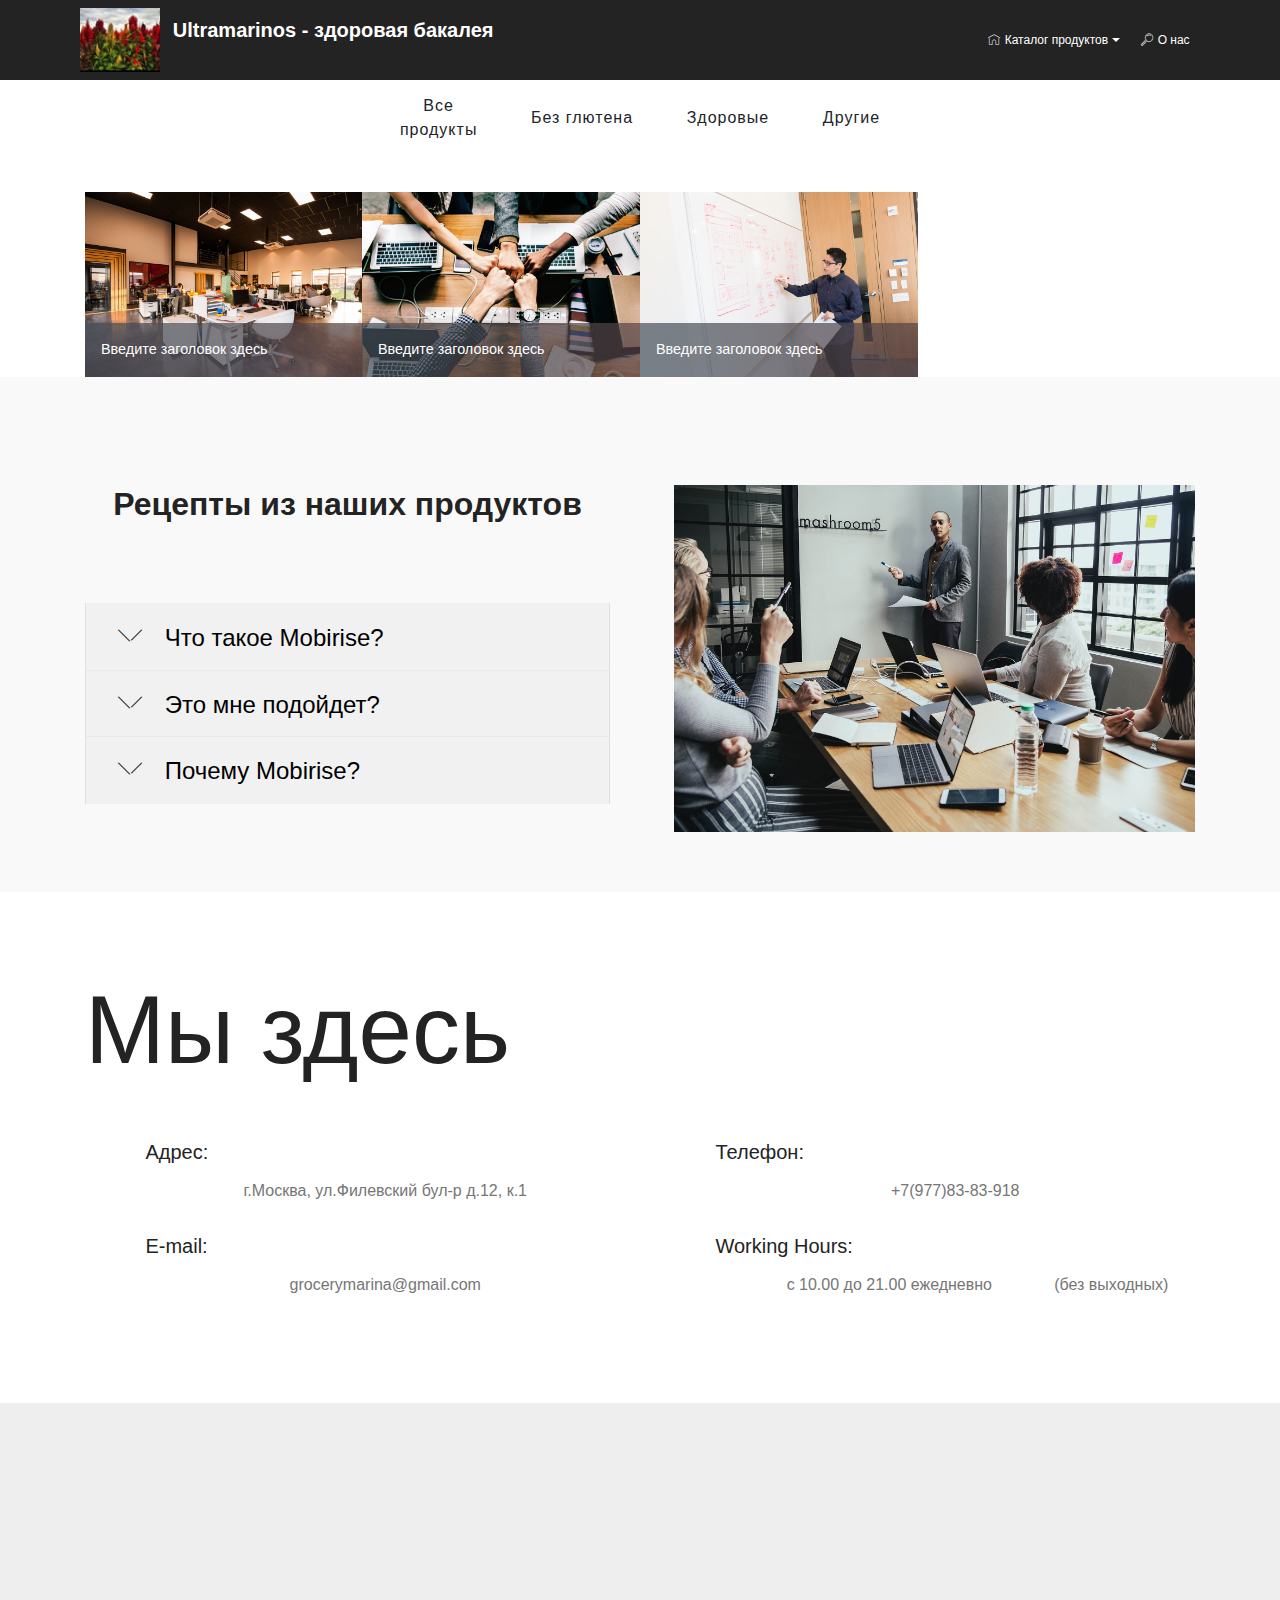
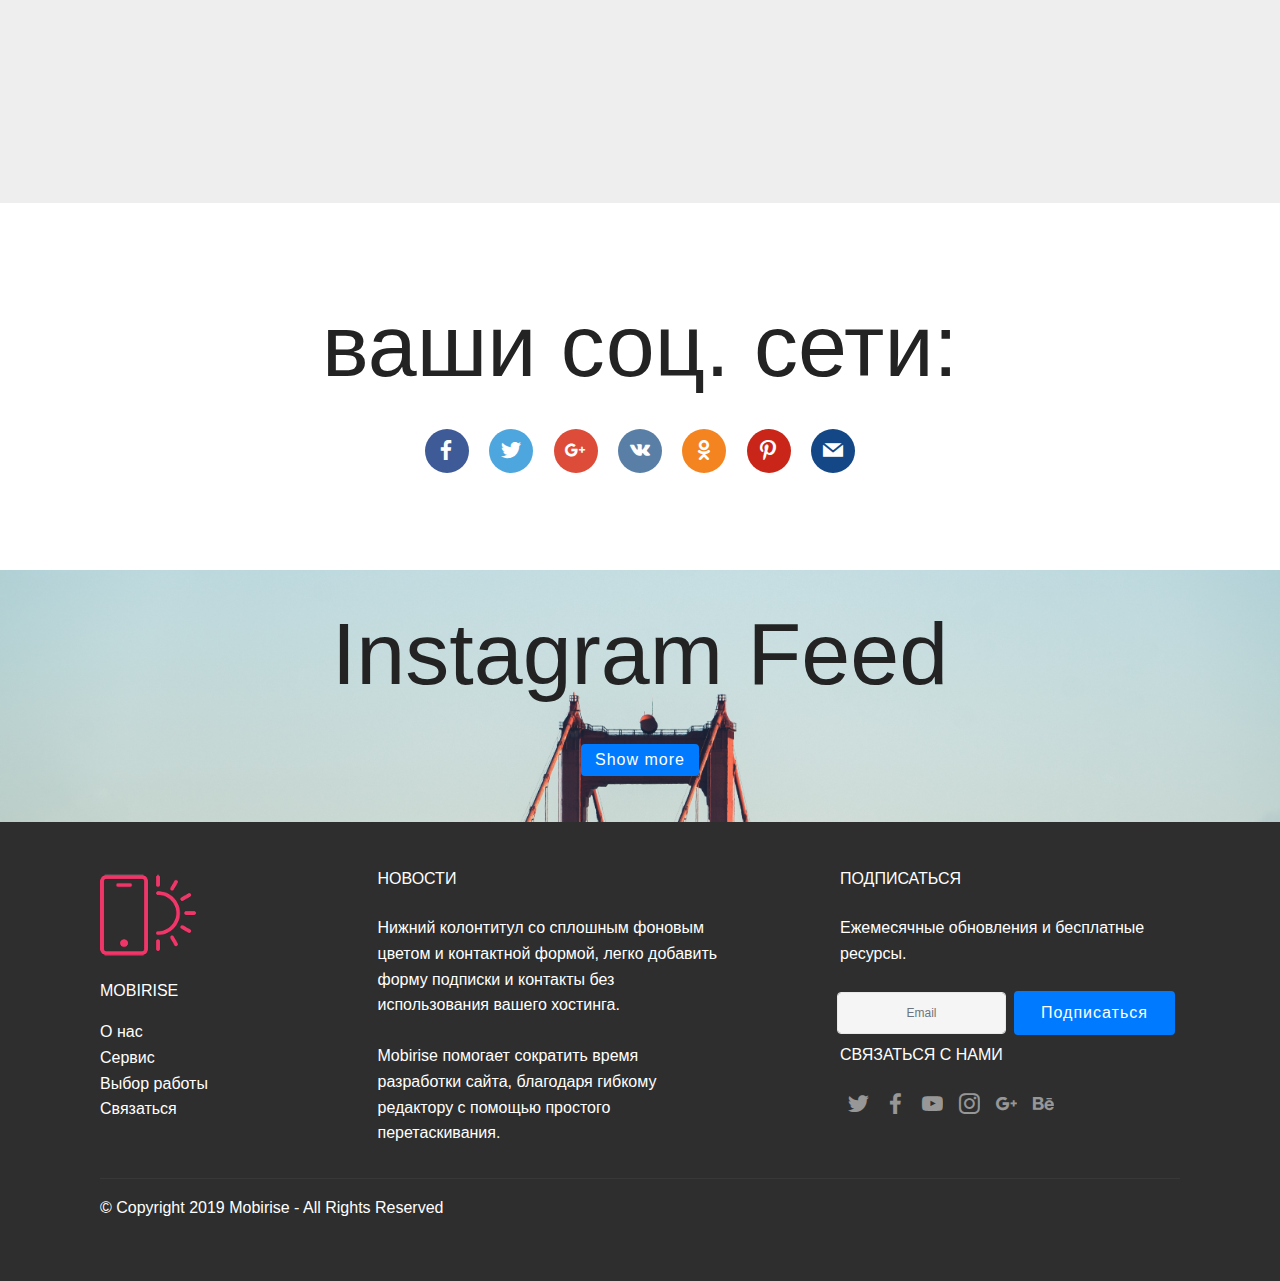
==== commit 487c6b72: "create github pages" ====
--- a/page1.html
+++ b/page1.html
@@ -7,7 +7,7 @@
   <meta name="generator" content="Mobirise v4.9.6, mobirise.com">
   <meta name="viewport" content="width=device-width, initial-scale=1, minimum-scale=1">
   <link rel="shortcut icon" href="assets/images/75x60.png" type="image/x-icon">
-  <meta name="description" content="Site Maker Description">
+  <meta name="description" content="Наши продукты">
   
   <title>Page 1</title>
   <link rel="stylesheet" href="assets/web/assets/mobirise-icons/mobirise-icons.css">
@@ -48,7 +48,7 @@
                     </a>
                 </span>
                 <span class="navbar-caption-wrap"><a class="navbar-caption text-white display-7" href="https://mobirise.com">
-                        Ultramarinos&nbsp;<br><br></a></span>
+                        Ultramarinos - здоровая бакалея<br><br></a></span>
             </div>
         </div>
         <div class="collapse navbar-collapse" id="navbarSupportedContent">
@@ -67,12 +67,12 @@
     </nav>
 </section>
 
-<section class="engine"><a href="https://mobirise.info/c">free website builder</a></section><section class="mbr-gallery mbr-slider-carousel cid-rlihcjhil1" id="gallery2-6">
+<section class="engine"><a href="https://mobirise.info/z">best html templates</a></section><section class="mbr-gallery mbr-slider-carousel cid-rlihcjhil1" id="gallery2-6">
 
     
 
     <div class="container">
-        <div><!-- Filter --><div class="mbr-gallery-filter container gallery-filter-active"><ul buttons="0"><li class="mbr-gallery-filter-all"><a class="btn btn-md btn-primary-outline active display-7" href="">All</a></li></ul></div><!-- Gallery --><div class="mbr-gallery-row"><div class="mbr-gallery-layout-default"><div><div><div class="mbr-gallery-item mbr-gallery-item--p2" data-video-url="false" data-tags="Потрясающие"><div href="#lb-gallery2-6" data-slide-to="0" data-toggle="modal"><img src="assets/images/background1.jpg" alt="" title=""><span class="icon-focus"></span></div></div><div class="mbr-gallery-item mbr-gallery-item--p2" data-video-url="false" data-tags="Отзывчивый"><div href="#lb-gallery2-6" data-slide-to="1" data-toggle="modal"><img src="assets/images/background2.jpg" alt="" title=""><span class="icon-focus"></span></div></div><div class="mbr-gallery-item mbr-gallery-item--p2" data-video-url="false" data-tags="Творческий"><div href="#lb-gallery2-6" data-slide-to="2" data-toggle="modal"><img src="assets/images/background3.jpg" alt="" title=""><span class="icon-focus"></span></div></div><div class="mbr-gallery-item mbr-gallery-item--p2" data-video-url="false" data-tags="Анимированный"><div href="#lb-gallery2-6" data-slide-to="3" data-toggle="modal"><img src="assets/images/background4.jpg" alt="" title=""><span class="icon-focus"></span></div></div><div class="mbr-gallery-item mbr-gallery-item--p2" data-video-url="false" data-tags="Потрясающие"><div href="#lb-gallery2-6" data-slide-to="4" data-toggle="modal"><img src="assets/images/background5.jpg" alt="" title=""><span class="icon-focus"></span></div></div><div class="mbr-gallery-item mbr-gallery-item--p2" data-video-url="false" data-tags="Потрясающие"><div href="#lb-gallery2-6" data-slide-to="5" data-toggle="modal"><img src="assets/images/background6.jpg" alt="" title=""><span class="icon-focus"></span></div></div><div class="mbr-gallery-item mbr-gallery-item--p2" data-video-url="false" data-tags="Отзывчивый"><div href="#lb-gallery2-6" data-slide-to="6" data-toggle="modal"><img src="assets/images/background7.jpg" alt="" title=""><span class="icon-focus"></span></div></div><div class="mbr-gallery-item mbr-gallery-item--p2" data-video-url="false" data-tags="Анимированный"><div href="#lb-gallery2-6" data-slide-to="7" data-toggle="modal"><img src="assets/images/background8.jpg" alt="" title=""><span class="icon-focus"></span></div></div></div></div><div class="clearfix"></div></div></div><!-- Lightbox --><div data-app-prevent-settings="" class="mbr-slider modal fade carousel slide" tabindex="-1" data-keyboard="true" data-interval="false" id="lb-gallery2-6"><div class="modal-dialog"><div class="modal-content"><div class="modal-body"><div class="carousel-inner"><div class="carousel-item active"><img src="assets/images/background1.jpg" alt="" title=""></div><div class="carousel-item"><img src="assets/images/background2.jpg" alt="" title=""></div><div class="carousel-item"><img src="assets/images/background3.jpg" alt="" title=""></div><div class="carousel-item"><img src="assets/images/background4.jpg" alt="" title=""></div><div class="carousel-item"><img src="assets/images/background5.jpg" alt="" title=""></div><div class="carousel-item"><img src="assets/images/background6.jpg" alt="" title=""></div><div class="carousel-item"><img src="assets/images/background7.jpg" alt="" title=""></div><div class="carousel-item"><img src="assets/images/background8.jpg" alt="" title=""></div></div><a class="carousel-control carousel-control-prev" role="button" data-slide="prev" href="#lb-gallery2-6"><span class="mbri-left mbr-iconfont" aria-hidden="true"></span><span class="sr-only">Previous</span></a><a class="carousel-control carousel-control-next" role="button" data-slide="next" href="#lb-gallery2-6"><span class="mbri-right mbr-iconfont" aria-hidden="true"></span><span class="sr-only">Next</span></a><a class="close" href="#" role="button" data-dismiss="modal"><span class="sr-only">Close</span></a></div></div></div></div></div>
+        <div><!-- Filter --><div class="mbr-gallery-filter container gallery-filter-active"><ul buttons="0"><li class="mbr-gallery-filter-all"><a class="btn btn-md btn-primary-outline active display-5" href="">Все <br>продукты</a></li></ul></div><!-- Gallery --><div class="mbr-gallery-row"><div class="mbr-gallery-layout-default"><div><div><div class="mbr-gallery-item mbr-gallery-item--p0" data-video-url="false" data-tags="Без глютена"><div href="#lb-gallery2-6" data-slide-to="0" data-toggle="modal"><img src="assets/images/background1.jpg" alt="" title=""><span class="icon-focus"></span><span class="mbr-gallery-title mbr-fonts-style display-7">Введите заголовок здесь</span></div></div><div class="mbr-gallery-item mbr-gallery-item--p0" data-video-url="false" data-tags="Здоровые"><div href="#lb-gallery2-6" data-slide-to="1" data-toggle="modal"><img src="assets/images/background6.jpg" alt="" title=""><span class="icon-focus"></span><span class="mbr-gallery-title mbr-fonts-style display-7">Введите заголовок здесь</span></div></div><div class="mbr-gallery-item mbr-gallery-item--p0" data-video-url="false" data-tags="Другие"><div href="#lb-gallery2-6" data-slide-to="2" data-toggle="modal"><img src="assets/images/background7.jpg" alt="" title=""><span class="icon-focus"></span><span class="mbr-gallery-title mbr-fonts-style display-7">Введите заголовок здесь</span></div></div></div></div><div class="clearfix"></div></div></div><!-- Lightbox --><div data-app-prevent-settings="" class="mbr-slider modal fade carousel slide" tabindex="-1" data-keyboard="true" data-interval="false" id="lb-gallery2-6"><div class="modal-dialog"><div class="modal-content"><div class="modal-body"><ol class="carousel-indicators"><li data-app-prevent-settings="" data-target="#lb-gallery2-6" data-slide-to="0"></li><li data-app-prevent-settings="" data-target="#lb-gallery2-6" data-slide-to="1"></li><li data-app-prevent-settings="" data-target="#lb-gallery2-6" class=" active" data-slide-to="2"></li></ol><div class="carousel-inner"><div class="carousel-item"><img src="assets/images/background1.jpg" alt="" title=""></div><div class="carousel-item"><img src="assets/images/background6.jpg" alt="" title=""></div><div class="carousel-item active"><img src="assets/images/background7.jpg" alt="" title=""></div></div><a class="carousel-control carousel-control-prev" role="button" data-slide="prev" href="#lb-gallery2-6"><span class="mbri-left mbr-iconfont" aria-hidden="true"></span><span class="sr-only">Previous</span></a><a class="carousel-control carousel-control-next" role="button" data-slide="next" href="#lb-gallery2-6"><span class="mbri-right mbr-iconfont" aria-hidden="true"></span><span class="sr-only">Next</span></a><a class="close" href="#" role="button" data-dismiss="modal"><span class="sr-only">Close</span></a></div></div></div></div></div>
     </div>
 
 </section>
@@ -86,9 +86,8 @@
     <div class="container">
         <div class="media-container-row pt-5">
             <div class="accordion-content">
-                <h2 class="mbr-section-title align-center pb-3 mbr-fonts-style display-2">
-                        Aккордеон с медиа
-                </h2>
+                <h2 class="mbr-section-title align-center pb-3 mbr-fonts-style display-5"><strong>
+                        Рецепты из наших продуктов</strong></h2>
                 
                 <div id="bootstrap-accordion_4" class="panel-group accordionStyles accordion pt-5 mt-3" role="tablist" aria-multiselectable="true">
                         <div class="card">
@@ -165,9 +164,7 @@
         <div class="row">
             <!--Titles-->
             <div class="title col-12">
-                <h2 class="align-left mbr-fonts-style display-1">
-                    Our Contacts
-                </h2>
+                <h2 class="align-left mbr-fonts-style display-1">Мы здесь</h2>
                 
             </div>
             <div class="col-12">
@@ -178,13 +175,10 @@
                                 <span class="amp-iconfont icon fa-thumbs-o-up fa"></span>
                             </span>
                             <div class="b-info b-adress">
-                                <h5 class="align-left mbr-fonts-style display-5">
-                                    Address:
+                                <h5 class="align-left mbr-fonts-style display-5">Адрес:
                                 </h5>
                                 <p class="mbr-text align-left mbr-fonts-style display-7">
-                                    Lorem ipsum dolor sit amet, consectetur adipisicing elit. Blanditiis fuga labore
-                                    modi natus quos veritatis?
-                                </p>
+                                    г.Москва, ул.Филевский бул-р д.12, к.1</p>
                             </div>
                         </div>
                     </div>
@@ -195,12 +189,10 @@
                             </span>
                             <div class="b-info b-phone">
                                 <h5 class="align-left mbr-fonts-style display-5">
-                                    Phone:
+                                    Телефон:
                                 </h5>
                                 <p class="mbr-text align-left mbr-fonts-style display-7">
-                                    Lorem ipsum dolor sit amet, consectetur adipisicing elit. Blanditiis fuga labore
-                                    modi natus quos veritatis?
-                                </p>
+                                    +7(977)83-83-918</p>
                             </div>
                         </div>
                     </div>
@@ -213,10 +205,7 @@
                                 <h5 class="align-left mbr-fonts-style display-5">
                                     E-mail:
                                 </h5>
-                                <p class="mbr-text align-left mbr-fonts-style display-7">
-                                    Lorem ipsum dolor sit amet, consectetur adipisicing elit. Blanditiis fuga labore
-                                    modi natus quos veritatis?
-                                </p>
+                                <p class="mbr-text align-left mbr-fonts-style display-7">grocerymarina@gmail.com</p>
                             </div>
                         </div>
                     </div>
@@ -229,10 +218,7 @@
                                 <h5 class="align-left mbr-fonts-style display-5">
                                     Working Hours:
                                 </h5>
-                                <p class="mbr-text align-left mbr-fonts-style display-7">
-                                    Lorem ipsum dolor sit amet, consectetur adipisicing elit. Blanditiis fuga labore
-                                    modi natus quos veritatis?
-                                </p>
+                                <p class="mbr-text align-left mbr-fonts-style display-7">&nbsp; &nbsp; &nbsp; &nbsp; &nbsp; c 10.00 до 21.00 ежедневно &nbsp; &nbsp; &nbsp; &nbsp; &nbsp; &nbsp; &nbsp;(без выходных)</p>
                             </div>
                         </div>
                     </div>
@@ -246,7 +232,7 @@
 
      
 
-    <div class="google-map"><iframe frameborder="0" style="border:0" src="https://www.google.com/maps/embed/v1/place?key=AIzaSyAEIpgj38KyLFELm2bK9Y7krBkz1K-cMq8&amp;q=place_id:ChIJn6wOs6lZwokRLKy1iqRcoKw" allowfullscreen=""></iframe></div>
+    <div class="google-map"><iframe frameborder="0" style="border:0" src="https://www.google.com/maps/embed/v1/place?key=AIzaSyCy9r70T3NYf3PhvVflTo0_zdif2_IoIYs&amp;q=place_id:ChIJeYAu2xVJtUYRW1v28Z9gB84" allowfullscreen=""></iframe></div>
 </section>
 
 <section class="cid-rlijRcQ0k2" id="social-buttons3-k">
@@ -258,9 +244,7 @@
     <div class="container">
         <div class="media-container-row">
             <div class="col-md-8 align-center">
-                <h2 class="pb-3 mbr-section-title mbr-fonts-style display-2">
-                    ПОДЕЛИТЕСЬ ЭТОЙ СТРАНИЦЕЙ!
-                </h2>
+                <h2 class="pb-3 mbr-section-title mbr-fonts-style display-2">ваши соц. сети:</h2>
                 <div>
                     <div class="mbr-social-likes">
                         <span class="btn btn-social socicon-bg-facebook facebook mx-2" title="Поделиться в Facebook">
@@ -349,7 +333,7 @@
                 </p>
                 <div class="media-container-column" data-form-type="formoid">
                     <!---Formbuilder Form--->
-                    <form action="https://mobirise.com/" method="POST" class="mbr-form form-with-styler" data-form-title="Mobirise Form"><input type="hidden" name="email" data-form-email="true" value="kocECUrd5S6wDXQC8eW4hO4IHdut1kxhO8ZdO/WXz1pwoIISfN44OvYoOHez93w2GIB17z4yVT4LOIa8cTviK85Z4Dz64uq4ohnLK5njfXsNupzrGk5X7FHZpMVdfOLL">
+                    <form action="https://mobirise.com/" method="POST" class="mbr-form form-with-styler" data-form-title="Mobirise Form"><input type="hidden" name="email" data-form-email="true" value="vuLhyLmPJERklKnKq8SizHntmEU1VEkjpfB3AkcQrvZk+iG+BMMlbrmu3R0PVGrV3zUAfGR/+cHayGeKKLENPGWRZ9W5MVS0OI0zuEFO/9DN4MsZooRPFhCQ70UlLvGL">
                         <div class="row form-inline justify-content-center">
                             <div hidden="hidden" data-form-alert="" class="alert alert-success col-12">Спасибо за заполнение анкеты!</div>
                             <div hidden="hidden" data-form-alert-danger="" class="alert alert-danger col-12">
--- a/assets/mobirise/css/mbr-additional.css
+++ b/assets/mobirise/css/mbr-additional.css
@@ -14,7 +14,7 @@
 @display5Font: 'Rubik', sans-serif;
 @display5Size: 1.5;
 @display7Font: 'Pacifico', handwriting;
-@display7Size: 0.4;
+@display7Size: 1;
 @display4Font: 'Rubik', sans-serif;
 @display4Size: 0,5;
 @isRoundedButtons: true;
@@ -2122,8 +2122,8 @@
   color: #efefef !important;
 }
 .cid-rlihcjhil1 {
-  padding-top: 90px;
-  padding-bottom: 90px;
+  padding-top: 45px;
+  padding-bottom: 0px;
   background-color: #ffffff;
 }
 .cid-rlihcjhil1 .mbr-slider .carousel-control {
@@ -2254,6 +2254,7 @@
   color: #767676;
   margin: 0;
   padding-top: 0.5rem;
+  text-align: center;
 }
 .cid-rlij9sMQXV .iconfont-wrapper {
   display: flex;
